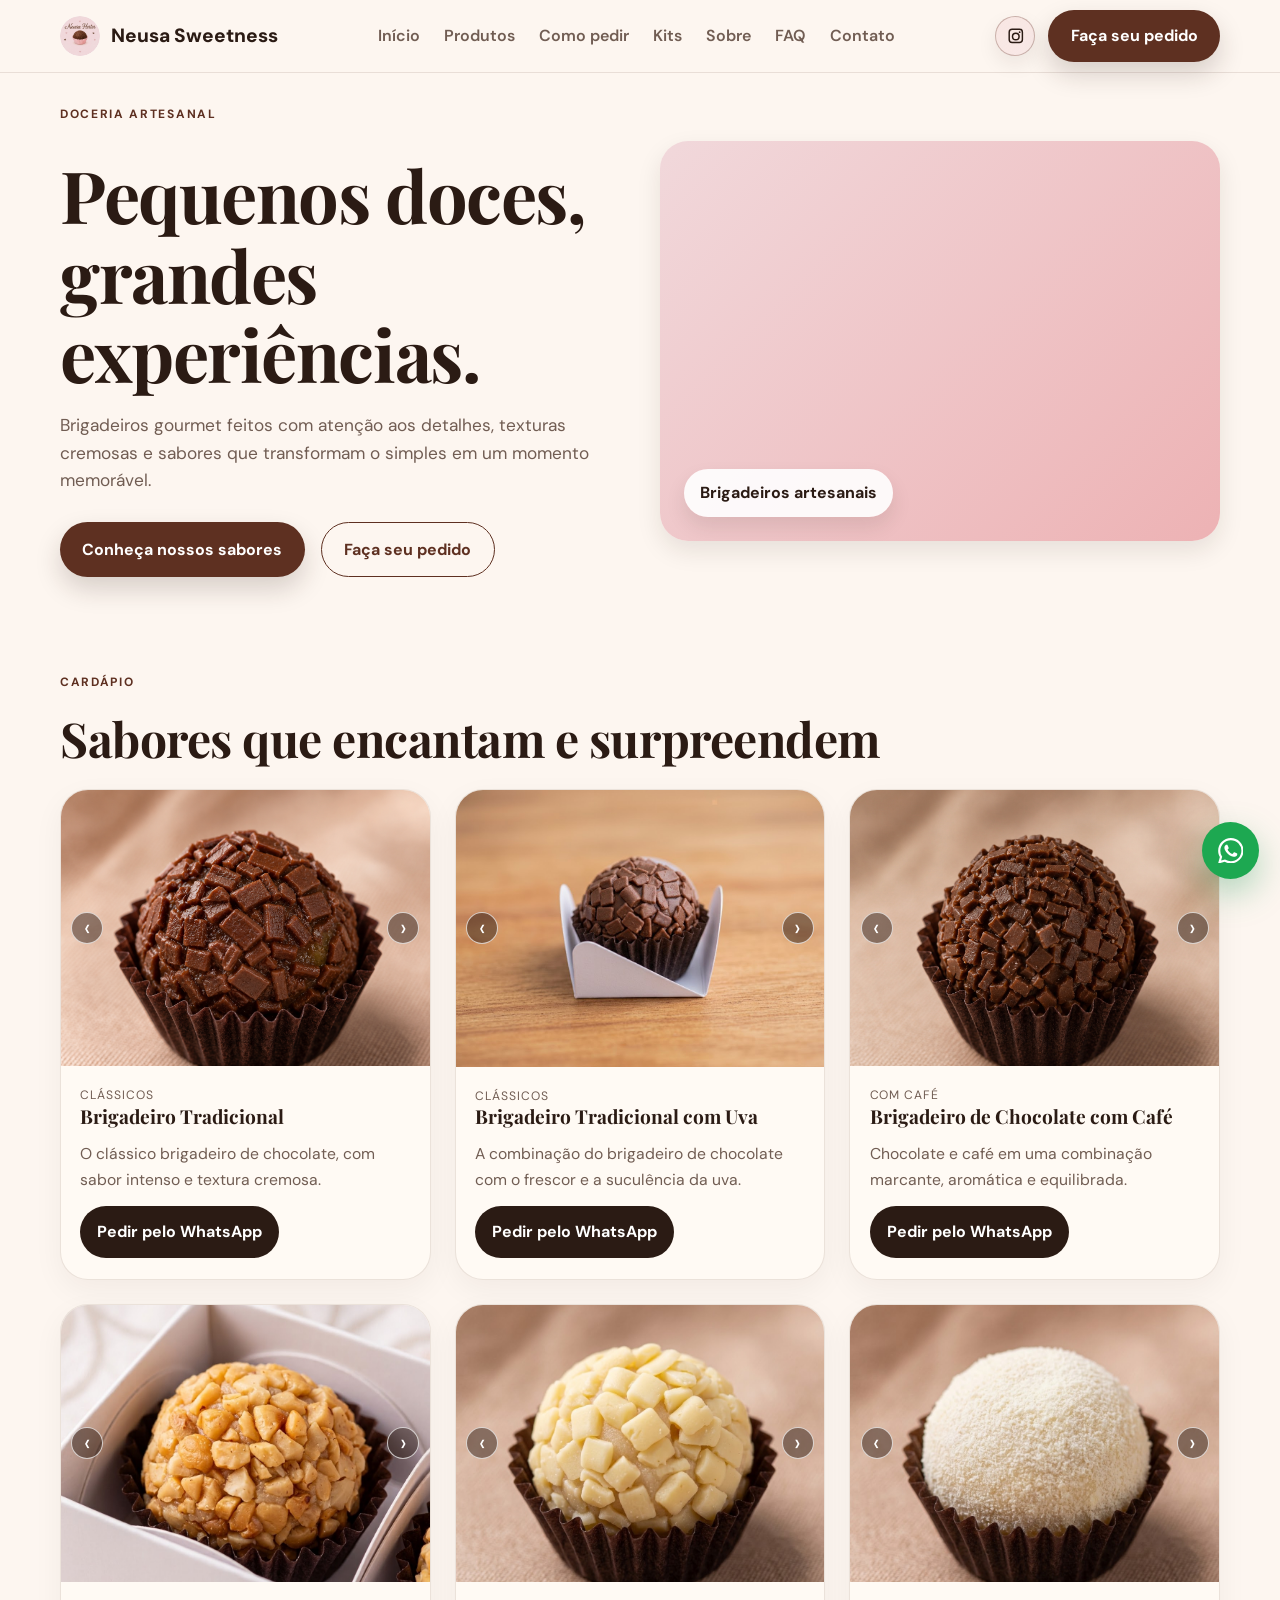
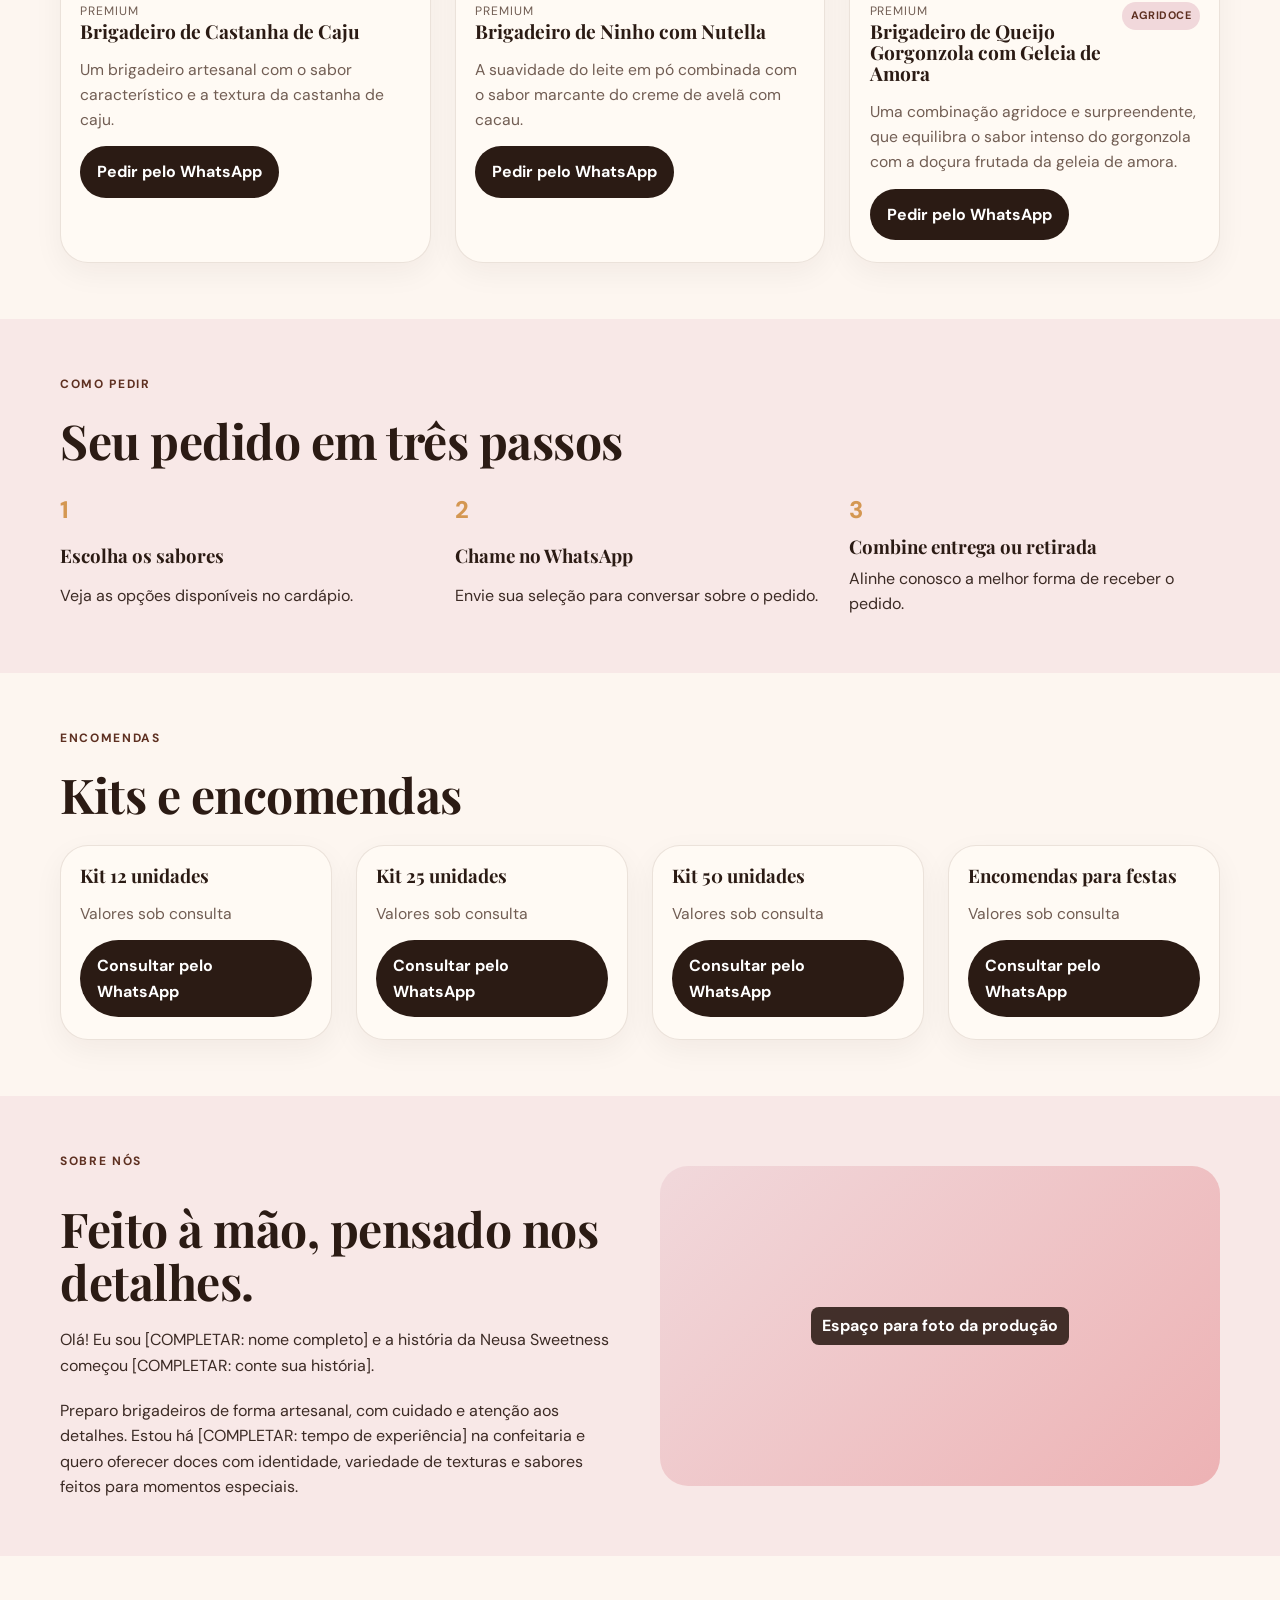
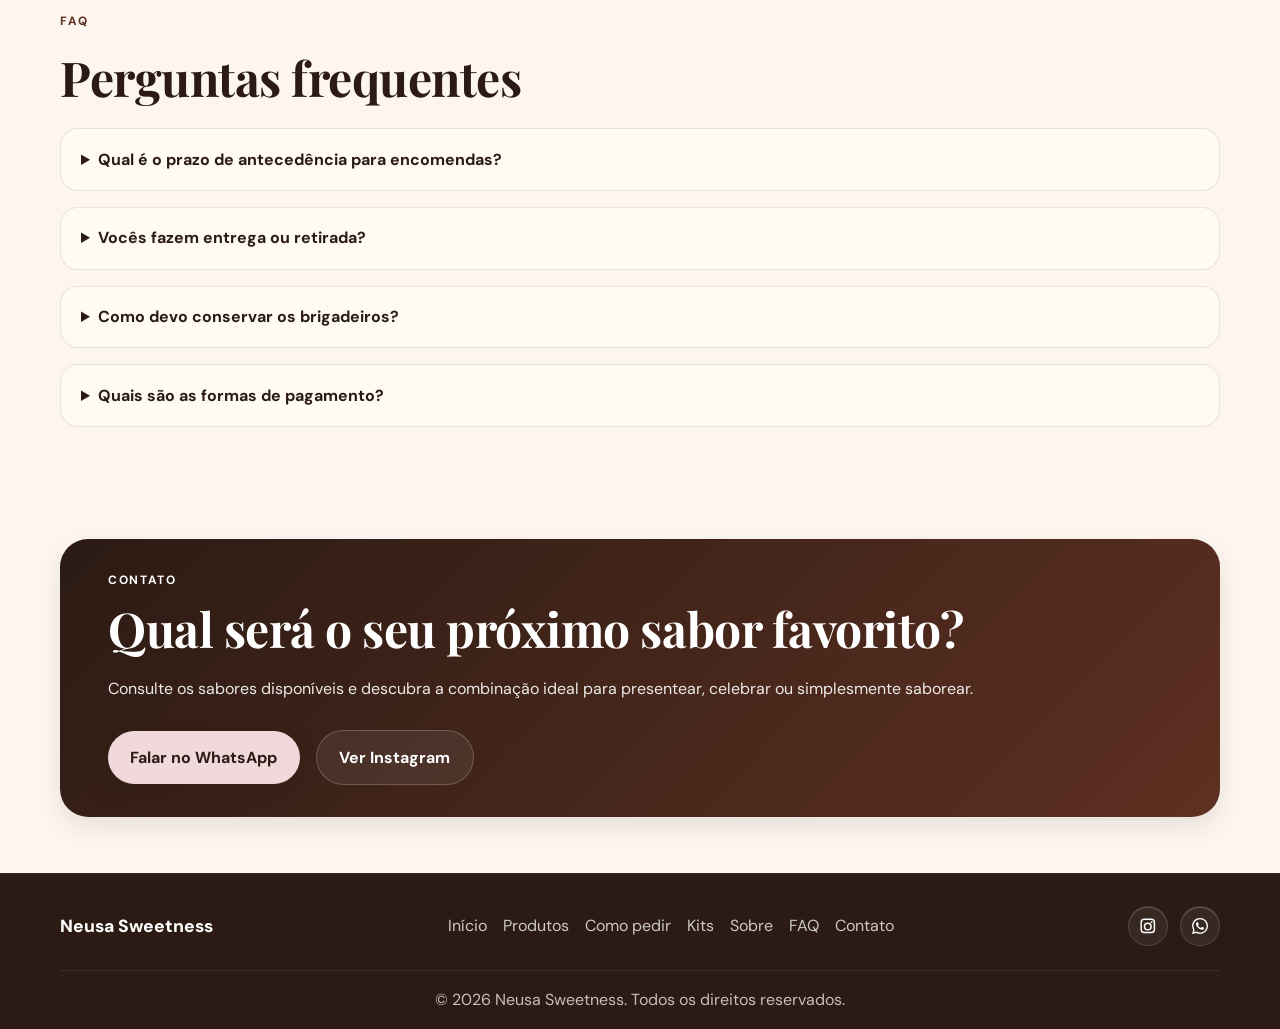
==== index.html @ e2b3b47b "Inserindo mais imagens" ====
<!DOCTYPE html>
<html lang="pt-BR">
  <head>
    <meta charset="UTF-8" />
    <meta name="viewport" content="width=device-width, initial-scale=1.0" />
    <meta
      name="description"
      content="Doceria artesanal com brigadeiros gourmet, sabores exclusivos e atendimento pelo WhatsApp."
    />
    <meta name="theme-color" content="#5e3021" />
    <meta name="color-scheme" content="light" />
    <meta property="og:type" content="website" />
    <meta property="og:title" content="Neusa Sweetness | Brigadeiros Gourmet Artesanais" />
    <meta
      property="og:description"
      content="Doceria artesanal com brigadeiros gourmet, sabores exclusivos e atendimento pelo WhatsApp."
    />
    <!-- TODO: trocar og:image por URL absoluta (https://seudominio.com/Imagens/logo-512.jpg) após publicar o site -->
    <meta property="og:image" content="Imagens/logo.jpg" />
    <meta property="og:locale" content="pt_BR" />
    <title>Neusa Sweetness</title>
    <link rel="icon" href="Imagens/logo.jpg" type="image/jpeg" />
    <link rel="preconnect" href="https://fonts.googleapis.com" />
    <link rel="preconnect" href="https://fonts.gstatic.com" crossorigin />
    <link
      href="https://fonts.googleapis.com/css2?family=DM+Sans:wght@400..800&family=Playfair+Display:wght@700&display=swap"
      rel="stylesheet"
    />
    <link rel="stylesheet" href="style.css" />
  </head>
  <body>
    <svg class="sprite" aria-hidden="true" width="0" height="0">
      <symbol id="i-instagram" viewBox="0 0 24 24">
        <path d="M7 2h10a5 5 0 0 1 5 5v10a5 5 0 0 1-5 5H7a5 5 0 0 1-5-5V7a5 5 0 0 1 5-5zm0 2a3 3 0 0 0-3 3v10a3 3 0 0 0 3 3h10a3 3 0 0 0 3-3V7a3 3 0 0 0-3-3H7zm5 3.5A5.5 5.5 0 1 1 6.5 13 5.5 5.5 0 0 1 12 7.5zm0 2A3.5 3.5 0 1 0 15.5 13 3.5 3.5 0 0 0 12 9.5zm5.25-3.75a1.25 1.25 0 1 1-1.25 1.25 1.25 1.25 0 0 1 1.25-1.25z" />
      </symbol>
      <symbol id="i-whatsapp" viewBox="0 0 24 24">
        <path d="M17.472 14.382c-.297-.149-1.758-.867-2.03-.967-.273-.099-.471-.148-.67.15-.197.297-.767.966-.94 1.164-.173.199-.347.223-.644.075-.297-.15-1.255-.463-2.39-1.475-.883-.788-1.48-1.761-1.653-2.059-.173-.297-.018-.458.13-.606.134-.133.298-.347.446-.52.149-.174.198-.298.298-.497.099-.198.05-.371-.025-.52-.075-.149-.669-1.612-.916-2.207-.242-.579-.487-.5-.669-.51-.173-.008-.371-.01-.57-.01-.198 0-.52.074-.792.372-.272.297-1.04 1.016-1.04 2.479 0 1.462 1.065 2.875 1.213 3.074.149.198 2.096 3.2 5.077 4.487.709.306 1.262.489 1.694.625.712.227 1.36.195 1.871.118.571-.085 1.758-.719 2.006-1.413.248-.694.248-1.289.173-1.413-.074-.124-.272-.198-.57-.347m-5.421 7.403h-.004a9.87 9.87 0 01-5.031-1.378l-.361-.214-3.741.982.998-3.648-.235-.374a9.86 9.86 0 01-1.51-5.26c.001-5.45 4.436-9.884 9.888-9.884 2.64 0 5.122 1.03 6.988 2.898a9.825 9.825 0 012.893 6.994c-.003 5.45-4.437 9.884-9.885 9.884m8.413-18.297A11.815 11.815 0 0012.05 0C5.495 0 .16 5.335.157 11.892c0 2.096.547 4.142 1.588 5.945L.057 24l6.305-1.654a11.882 11.882 0 005.683 1.448h.005c6.554 0 11.89-5.335 11.893-11.893a11.821 11.821 0 00-3.48-8.413Z" />
      </symbol>
    </svg>

    <header class="site-header">
      <div class="container header-inner">
        <a href="#inicio" class="brand" aria-label="Ir para a página inicial">
          <img class="brand-mark" src="Imagens/logo.jpg" alt="" width="40" height="40" />
          <span>Neusa Sweetness</span>
        </a>

        <button class="nav-toggle" type="button" aria-expanded="false" aria-label="Abrir menu">
          <span></span>
          <span></span>
          <span></span>
        </button>

        <nav class="main-nav" aria-label="Menu principal">
          <a href="#inicio" class="nav-link--mobile-hidden">Início</a>
          <a href="#produtos">Produtos</a>
          <a href="#como-pedir">Como pedir</a>
          <a href="#kits">Kits</a>
          <a href="#sobre">Sobre</a>
          <a href="#faq">FAQ</a>
          <a href="#contato">Contato</a>
          <a class="primary-button mobile-nav-button" href="#" data-whatsapp>Faça seu pedido</a>
        </nav>

        <div class="header-actions">
          <a
            class="social-link social-link--header"
            href="https://www.instagram.com/neusasweetness/"
            target="_blank"
            rel="noopener noreferrer"
            aria-label="Instagram da Neusa Sweetness"
          >
            <svg aria-hidden="true"><use href="#i-instagram"></use></svg>
          </a>
          <a class="primary-button header-button" href="#" data-whatsapp>Faça seu pedido</a>
        </div>
      </div>
    </header>

    <main>
      <section id="inicio" class="hero section-spacing">
        <div class="container hero-layout">
          <div class="hero-copy">
            <p class="eyebrow">Doceria artesanal</p>
            <h1>Pequenos doces, grandes experiências.</h1>
            <p class="lead">
              Brigadeiros gourmet feitos com atenção aos detalhes, texturas cremosas e sabores que transformam o simples em um momento memorável.
            </p>
            <div class="hero-actions">
              <a class="primary-button" href="#produtos">Conheça nossos sabores</a>
              <a class="secondary-button" href="#" data-whatsapp>Faça seu pedido</a>
            </div>
          </div>

          <!-- Ao receber uma foto real, substitua este placeholder por <img> com alt descritivo. -->
          <div class="hero-visual" aria-hidden="true">
            <div class="hero-image-card">
              <span class="floating-badge">Brigadeiros artesanais</span>
            </div>
          </div>
        </div>
      </section>

      <section id="produtos" class="products section-spacing">
        <div class="container">
          <div class="section-heading">
            <p class="eyebrow">Cardápio</p>
            <h2>Sabores que encantam e surpreendem</h2>
          </div>

          <div class="product-grid">
            <article class="product-card">
              <div class="product-image">
                <img src="Imagens/Tradicional.png" alt="Brigadeiro Tradicional" width="600" height="450" loading="lazy" decoding="async" />
                <button class="carousel-control carousel-control--previous" type="button" data-carousel-prev aria-label="Imagem anterior: Brigadeiro Tradicional" hidden>&#8249;</button>
                <button class="carousel-control carousel-control--next" type="button" data-carousel-next aria-label="Próxima imagem: Brigadeiro Tradicional" hidden>&#8250;</button>
              </div>
              <div class="product-body">
                <div class="product-header">
                  <div>
                    <p class="product-category">Clássicos</p>
                    <h3 class="product-name">Brigadeiro Tradicional</h3>
                  </div>
                </div>
                <p class="product-description">O clássico brigadeiro de chocolate, com sabor intenso e textura cremosa.</p>
                <div class="product-footer">
                  <a
                    class="product-action"
                    href="#"
                    data-whatsapp
                    data-whatsapp-message="Olá! Gostaria de saber o valor e a disponibilidade do Brigadeiro Tradicional."
                    aria-label="Pedir Brigadeiro Tradicional pelo WhatsApp"
                  >Pedir pelo WhatsApp</a>
                </div>
              </div>
            </article>
            <article class="product-card">
              <div class="product-image">
                <img src="Imagens/uva-1.jpg" alt="Brigadeiro Tradicional com Uva" width="600" height="450" loading="lazy" decoding="async" />
                <img src="Imagens/uva-2.jpg" alt="Brigadeiro Tradicional com Uva" width="600" height="450" loading="lazy" decoding="async" hidden />
                <button class="carousel-control carousel-control--previous" type="button" data-carousel-prev aria-label="Imagem anterior: Brigadeiro Tradicional com Uva">&#8249;</button>
                <button class="carousel-control carousel-control--next" type="button" data-carousel-next aria-label="Próxima imagem: Brigadeiro Tradicional com Uva">&#8250;</button>
              </div>
              <div class="product-body">
                <div class="product-header">
                  <div>
                    <p class="product-category">Clássicos</p>
                    <h3 class="product-name">Brigadeiro Tradicional com Uva</h3>
                  </div>
                </div>
                <p class="product-description">A combinação do brigadeiro de chocolate com o frescor e a suculência da uva.</p>
                <div class="product-footer">
                  <a
                    class="product-action"
                    href="#"
                    data-whatsapp
                    data-whatsapp-message="Olá! Gostaria de saber o valor e a disponibilidade do Brigadeiro Tradicional com Uva."
                    aria-label="Pedir Brigadeiro Tradicional com Uva pelo WhatsApp"
                  >Pedir pelo WhatsApp</a>
                </div>
              </div>
            </article>
            <article class="product-card">
              <div class="product-image">
                <img src="Imagens/cafe.png" alt="Brigadeiro de Chocolate com Café" width="600" height="450" loading="lazy" decoding="async" />
                <button class="carousel-control carousel-control--previous" type="button" data-carousel-prev aria-label="Imagem anterior: Brigadeiro de Chocolate com Café" hidden>&#8249;</button>
                <button class="carousel-control carousel-control--next" type="button" data-carousel-next aria-label="Próxima imagem: Brigadeiro de Chocolate com Café" hidden>&#8250;</button>
              </div>
              <div class="product-body">
                <div class="product-header">
                  <div>
                    <p class="product-category">Com café</p>
                    <h3 class="product-name">Brigadeiro de Chocolate com Café</h3>
                  </div>
                </div>
                <p class="product-description">Chocolate e café em uma combinação marcante, aromática e equilibrada.</p>
                <div class="product-footer">
                  <a
                    class="product-action"
                    href="#"
                    data-whatsapp
                    data-whatsapp-message="Olá! Gostaria de saber o valor e a disponibilidade do Brigadeiro de Chocolate com Café."
                    aria-label="Pedir Brigadeiro de Chocolate com Café pelo WhatsApp"
                  >Pedir pelo WhatsApp</a>
                </div>
              </div>
            </article>
            <article class="product-card">
              <div class="product-image">
                <img src="Imagens/Castanha-de-caju-1.jpg" alt="Brigadeiro de Castanha de Caju" width="600" height="450" loading="lazy" decoding="async" />
                <button class="carousel-control carousel-control--previous" type="button" data-carousel-prev aria-label="Imagem anterior: Brigadeiro de Castanha de Caju" hidden>&#8249;</button>
                <button class="carousel-control carousel-control--next" type="button" data-carousel-next aria-label="Próxima imagem: Brigadeiro de Castanha de Caju" hidden>&#8250;</button>
              </div>
              <div class="product-body">
                <div class="product-header">
                  <div>
                    <p class="product-category">Premium</p>
                    <h3 class="product-name">Brigadeiro de Castanha de Caju</h3>
                  </div>
                </div>
                <p class="product-description">Um brigadeiro artesanal com o sabor característico e a textura da castanha de caju.</p>
                <div class="product-footer">
                  <a
                    class="product-action"
                    href="#"
                    data-whatsapp
                    data-whatsapp-message="Olá! Gostaria de saber o valor e a disponibilidade do Brigadeiro de Castanha de Caju."
                    aria-label="Pedir Brigadeiro de Castanha de Caju pelo WhatsApp"
                  >Pedir pelo WhatsApp</a>
                </div>
              </div>
            </article>
            <article class="product-card">
              <div class="product-image">
                <img src="Imagens/ninho-com-nutella-1.jpg" alt="Brigadeiro de Ninho com Nutella" width="600" height="450" loading="lazy" decoding="async" />
                <img src="Imagens/ninho-com-nutella-2.jpg" alt="Brigadeiro de Ninho com Nutella" width="600" height="450" loading="lazy" decoding="async" hidden />
                <button class="carousel-control carousel-control--previous" type="button" data-carousel-prev aria-label="Imagem anterior: Brigadeiro de Ninho com Nutella">&#8249;</button>
                <button class="carousel-control carousel-control--next" type="button" data-carousel-next aria-label="Próxima imagem: Brigadeiro de Ninho com Nutella">&#8250;</button>
              </div>
              <div class="product-body">
                <div class="product-header">
                  <div>
                    <p class="product-category">Premium</p>
                    <h3 class="product-name">Brigadeiro de Ninho com Nutella</h3>
                  </div>
                </div>
                <p class="product-description">A suavidade do leite em pó combinada com o sabor marcante do creme de avelã com cacau.</p>
                <div class="product-footer">
                  <a
                    class="product-action"
                    href="#"
                    data-whatsapp
                    data-whatsapp-message="Olá! Gostaria de saber o valor e a disponibilidade do Brigadeiro de Ninho com Nutella."
                    aria-label="Pedir Brigadeiro de Ninho com Nutella pelo WhatsApp"
                  >Pedir pelo WhatsApp</a>
                </div>
              </div>
            </article>
            <article class="product-card">
              <div class="product-image">
                <img src="Imagens/gorgonzola-1.jpg" alt="Brigadeiro de Queijo Gorgonzola com Geleia de Amora" width="600" height="450" loading="lazy" decoding="async" />
                <img src="Imagens/gorgonzola-2.jpg" alt="Brigadeiro de Queijo Gorgonzola com Geleia de Amora" width="600" height="450" loading="lazy" decoding="async" hidden />
                <button class="carousel-control carousel-control--previous" type="button" data-carousel-prev aria-label="Imagem anterior: Brigadeiro de Queijo Gorgonzola com Geleia de Amora">&#8249;</button>
                <button class="carousel-control carousel-control--next" type="button" data-carousel-next aria-label="Próxima imagem: Brigadeiro de Queijo Gorgonzola com Geleia de Amora">&#8250;</button>
              </div>
              <div class="product-body">
                <div class="product-header">
                  <div>
                    <p class="product-category">Premium</p>
                    <h3 class="product-name">Brigadeiro de Queijo Gorgonzola com Geleia de Amora</h3>
                  </div>
                  <span class="chip">Agridoce</span>
                </div>
                <p class="product-description">Uma combinação agridoce e surpreendente, que equilibra o sabor intenso do gorgonzola com a doçura frutada da geleia de amora.</p>
                <div class="product-footer">
                  <a
                    class="product-action"
                    href="#"
                    data-whatsapp
                    data-whatsapp-message="Olá! Gostaria de saber o valor e a disponibilidade do Brigadeiro de Queijo Gorgonzola com Geleia de Amora."
                    aria-label="Pedir Brigadeiro de Queijo Gorgonzola com Geleia de Amora pelo WhatsApp"
                  >Pedir pelo WhatsApp</a>
                </div>
              </div>
            </article>
          </div>
        </div>
      </section>

      <section id="como-pedir" class="section-spacing section-tint">
        <div class="container">
          <div class="section-heading">
            <p class="eyebrow">Como pedir</p>
            <h2>Seu pedido em três passos</h2>
          </div>

          <ol class="steps">
            <li>
              <span class="step-number">1</span>
              <h3>Escolha os sabores</h3>
              <p>Veja as opções disponíveis no cardápio.</p>
            </li>
            <li>
              <span class="step-number">2</span>
              <h3>Chame no WhatsApp</h3>
              <p>Envie sua seleção para conversar sobre o pedido.</p>
            </li>
            <li>
              <span class="step-number">3</span>
              <h3>Combine entrega ou retirada</h3>
              <p>Alinhe conosco a melhor forma de receber o pedido.</p>
            </li>
          </ol>
        </div>
      </section>

      <section id="kits" class="section-spacing">
        <div class="container">
          <div class="section-heading">
            <p class="eyebrow">Encomendas</p>
            <h2>Kits e encomendas</h2>
          </div>

          <div class="kits-grid">
            <article class="product-card">
              <div class="product-body">
                <h3>Kit 12 unidades</h3>
                <p class="product-description">Valores sob consulta</p>
                <a
                  class="product-action"
                  href="#"
                  data-whatsapp
                  data-whatsapp-message="Olá! Gostaria de consultar o Kit com 12 unidades da Neusa Sweetness."
                >Consultar pelo WhatsApp</a>
              </div>
            </article>
            <article class="product-card">
              <div class="product-body">
                <h3>Kit 25 unidades</h3>
                <p class="product-description">Valores sob consulta</p>
                <a
                  class="product-action"
                  href="#"
                  data-whatsapp
                  data-whatsapp-message="Olá! Gostaria de consultar o Kit com 25 unidades da Neusa Sweetness."
                >Consultar pelo WhatsApp</a>
              </div>
            </article>
            <article class="product-card">
              <div class="product-body">
                <h3>Kit 50 unidades</h3>
                <p class="product-description">Valores sob consulta</p>
                <a
                  class="product-action"
                  href="#"
                  data-whatsapp
                  data-whatsapp-message="Olá! Gostaria de consultar o Kit com 50 unidades da Neusa Sweetness."
                >Consultar pelo WhatsApp</a>
              </div>
            </article>
            <article class="product-card">
              <div class="product-body">
                <h3>Encomendas para festas</h3>
                <p class="product-description">Valores sob consulta</p>
                <a
                  class="product-action"
                  href="#"
                  data-whatsapp
                  data-whatsapp-message="Olá! Gostaria de conversar sobre uma encomenda para festa com a Neusa Sweetness."
                >Consultar pelo WhatsApp</a>
              </div>
            </article>
          </div>
        </div>
      </section>

      <section id="sobre" class="about section-spacing section-tint">
        <div class="container about-layout">
          <div class="about-copy">
            <p class="eyebrow">Sobre nós</p>
            <h2>Feito à mão, pensado nos detalhes.</h2>
            <p>
              Olá! Eu sou [COMPLETAR: nome completo] e a história da Neusa Sweetness começou
              [COMPLETAR: conte sua história].
            </p>
            <p>
              Preparo brigadeiros de forma artesanal, com cuidado e atenção aos detalhes.
              Estou há [COMPLETAR: tempo de experiência] na confeitaria e quero oferecer
              doces com identidade, variedade de texturas e sabores feitos para momentos especiais.
            </p>
          </div>

          <!-- Ao receber uma foto real, substitua este placeholder por <img> com alt descritivo. -->
          <div class="about-visual" aria-hidden="true">
            <div class="photo-placeholder">
              <span>Espaço para foto da produção</span>
            </div>
          </div>
        </div>
      </section>

      <section id="faq" class="section-spacing">
        <div class="container">
          <div class="section-heading">
            <p class="eyebrow">FAQ</p>
            <h2>Perguntas frequentes</h2>
          </div>

          <div class="faq-list">
            <details class="faq-item">
              <summary>Qual é o prazo de antecedência para encomendas?</summary>
              <p>[COMPLETAR]</p>
            </details>
            <details class="faq-item">
              <summary>Vocês fazem entrega ou retirada?</summary>
              <p>[COMPLETAR]</p>
            </details>
            <details class="faq-item">
              <summary>Como devo conservar os brigadeiros?</summary>
              <p>[COMPLETAR]</p>
            </details>
            <details class="faq-item">
              <summary>Quais são as formas de pagamento?</summary>
              <p>[COMPLETAR]</p>
            </details>
          </div>
        </div>
      </section>

      <section id="contato" class="contact section-spacing">
        <div class="container contact-panel">
          <div>
            <p class="eyebrow">Contato</p>
            <h2>Qual será o seu próximo sabor favorito?</h2>
          </div>

          <p>
            Consulte os sabores disponíveis e descubra a combinação ideal para presentear, celebrar ou simplesmente saborear.
          </p>

          <div class="contact-actions">
            <a class="primary-button" href="#" data-whatsapp>Falar no WhatsApp</a>
            <a
              class="secondary-button"
              href="https://www.instagram.com/neusasweetness/"
              target="_blank"
              rel="noopener noreferrer"
            >
              Ver Instagram
            </a>
          </div>
        </div>
      </section>
    </main>

    <footer class="site-footer">
      <div class="container footer-layout">
        <div>
          <a href="#inicio" class="brand brand--footer">Neusa Sweetness</a>
        </div>

        <nav class="footer-nav" aria-label="Navegação do rodapé">
          <a href="#inicio">Início</a>
          <a href="#produtos">Produtos</a>
          <a href="#como-pedir">Como pedir</a>
          <a href="#kits">Kits</a>
          <a href="#sobre">Sobre</a>
          <a href="#faq">FAQ</a>
          <a href="#contato">Contato</a>
        </nav>

        <div class="footer-socials">
          <a
            class="social-link"
            href="https://www.instagram.com/neusasweetness/"
            target="_blank"
            rel="noopener noreferrer"
            aria-label="Instagram"
          >
            <svg aria-hidden="true"><use href="#i-instagram"></use></svg>
          </a>
          <a
            class="social-link"
            href="#"
            data-whatsapp
            aria-label="Falar no WhatsApp"
          >
            <svg class="icon-whatsapp" aria-hidden="true"><use href="#i-whatsapp"></use></svg>
          </a>
        </div>
      </div>

      <div class="container footer-bottom">
        <p>© <span id="current-year"></span> Neusa Sweetness. Todos os direitos reservados.</p>
      </div>
    </footer>

    <a
      id="floating-whatsapp"
      class="floating-whatsapp"
      href="#"
      data-whatsapp
      aria-label="Falar no WhatsApp"
      title="Abrir WhatsApp"
    >
      <svg aria-hidden="true"><use href="#i-whatsapp"></use></svg>
    </a>

    <script src="script.js"></script>
  </body>
</html>
---- style.css ----
:root {
  --bg-cream: #fdf6f0;
  --rose-100: #f1d8db;
  --rose-300: #edb2b4;
  --chocolate-700: #5e3021;
  --chocolate-900: #2b1b14;
  --caramel: #d49752;
  --text: #3b2a24;
  --muted: #715d53;
  --panel: #fffaf4;
  --border: rgba(94, 48, 33, 0.12);
  --shadow: 0 10px 24px rgba(43, 27, 20, 0.10);
  --radius-lg: 28px;
  --radius-md: 18px;
  --section-y: clamp(2.5rem, 5vw, 3.5rem);
  --container: min(1160px, calc(100% - 2rem));
}

* {
  box-sizing: border-box;
}

.sprite {
  position: absolute;
  width: 0;
  height: 0;
  overflow: hidden;
}

html {
  scroll-behavior: smooth;
}

section[id] {
  scroll-margin-top: 90px;
}

body {
  margin: 0;
  font-family: "DM Sans", system-ui, sans-serif;
  background: var(--bg-cream);
  color: var(--text);
  line-height: 1.6;
}

a {
  color: inherit;
  text-decoration: none;
}

img {
  max-width: 100%;
  display: block;
}

button {
  font: inherit;
}

.container {
  width: var(--container);
  margin: 0 auto;
}

.section-spacing {
  padding: var(--section-y) 0;
}

.section-tint {
  background: rgba(241, 216, 219, 0.45);
}

.eyebrow {
  margin: 0 0 0.75rem;
  color: var(--chocolate-700);
  text-transform: uppercase;
  letter-spacing: 0.14em;
  font-weight: 700;
  font-size: 0.75rem;
}

h1,
h2,
h3 {
  margin: 0;
  color: var(--chocolate-900);
  line-height: 1.1;
  font-family: "Playfair Display", Georgia, serif;
}

h1 {
  font-size: clamp(2.4rem, 6vw, 4.5rem);
  letter-spacing: -0.02em;
}

h2 {
  font-size: clamp(2rem, 4vw, 3rem);
  letter-spacing: -0.01em;
}

p {
  margin: 0;
}

.primary-button,
.secondary-button,
.product-action {
  display: inline-flex;
  align-items: center;
  justify-content: center;
  min-height: 46px;
  padding: 0.85rem 1.4rem;
  border-radius: 999px;
  font-weight: 700;
  transition: transform 0.2s ease, box-shadow 0.2s ease, background 0.2s ease;
}

.primary-button {
  background: var(--chocolate-700);
  color: #fff;
  box-shadow: 0 12px 26px rgba(43, 27, 20, 0.18);
}

.secondary-button {
  background: transparent;
  border: 1px solid var(--chocolate-700);
  color: var(--chocolate-700);
}

.primary-button:hover,
.secondary-button:hover,
.product-card:hover,
.social-link:hover,
.floating-whatsapp:hover {
  transform: translateY(-2px);
}

.primary-button:hover {
  background: var(--chocolate-900);
}

.secondary-button:hover {
  border-color: var(--caramel);
}

.site-header {
  position: sticky;
  top: 0;
  z-index: 30;
  background: var(--bg-cream);
  border-bottom: 1px solid var(--border);
}

.header-inner {
  display: flex;
  align-items: center;
  justify-content: space-between;
  min-height: 72px;
  gap: 1rem;
}

.brand {
  display: inline-flex;
  align-items: center;
  gap: 0.7rem;
  font-size: 1.2rem;
  font-weight: 800;
  color: var(--chocolate-900);
}

.brand,
.main-nav a,
.header-button {
  white-space: nowrap;
}

.brand-mark {
  width: 40px;
  height: 40px;
  border-radius: 50%;
  object-fit: cover;
}

.main-nav,
.header-actions,
.footer-nav,
.footer-socials,
.contact-actions {
  display: flex;
  align-items: center;
}

.main-nav {
  gap: 1.5rem;
  color: var(--muted);
  font-weight: 600;
}

.mobile-nav-button {
  display: none;
}

.main-nav a {
  position: relative;
}

.main-nav a::after {
  content: "";
  position: absolute;
  left: 0;
  bottom: -0.35rem;
  width: 100%;
  height: 2px;
  background: var(--chocolate-700);
  transform: scaleX(0);
  transform-origin: center;
  transition: transform 0.2s ease;
}

.main-nav a:hover::after,
.main-nav a:focus-visible::after {
  transform: scaleX(1);
}

.header-actions {
  gap: 0.8rem;
}

.header-button {
  white-space: nowrap;
}

.nav-toggle {
  display: none;
  flex-direction: column;
  justify-content: center;
  gap: 0.28rem;
  width: 44px;
  height: 44px;
  padding: 0.5rem;
  border: 1px solid var(--border);
  border-radius: 12px;
  background: rgba(255, 255, 255, 0.4);
  cursor: pointer;
}

.nav-toggle span {
  display: block;
  width: 100%;
  height: 2px;
  background: var(--chocolate-900);
  border-radius: 2px;
}

.hero {
  padding-top: 2rem;
  padding-bottom: 2.5rem;
}

.hero-layout,
.about-layout {
  display: grid;
  grid-template-columns: repeat(2, minmax(0, 1fr));
  align-items: center;
  gap: 2.5rem;
}

.hero-copy,
.about-copy {
  display: grid;
  gap: 1.2rem;
}

.lead {
  max-width: 38rem;
  color: var(--muted);
  font-size: 1.08rem;
}

.hero-actions,
.contact-actions {
  display: flex;
  flex-wrap: wrap;
  gap: 1rem;
  margin-top: 0.5rem;
}

.hero-image-card,
.photo-placeholder,
.product-image-placeholder {
  position: relative;
  width: 100%;
  height: 100%;
  border-radius: var(--radius-lg);
  background: linear-gradient(135deg, var(--rose-100), var(--rose-300));
  overflow: hidden;
}

.hero-image-card {
  display: grid;
  place-items: end start;
  padding: 1.5rem;
  min-height: 400px;
  box-shadow: var(--shadow);
}

.floating-badge {
  position: relative;
  z-index: 2;
  display: inline-flex;
  align-items: center;
  padding: 0.7rem 1rem;
  border-radius: 999px;
  background: rgba(255, 255, 255, 0.9);
  color: var(--chocolate-900);
  font-weight: 700;
  box-shadow: 0 10px 20px rgba(43, 27, 20, 0.1);
}

.section-heading {
  display: grid;
  gap: 0.5rem;
  margin-bottom: 1.5rem;
}

.product-grid {
  display: grid;
  grid-template-columns: repeat(3, minmax(0, 1fr));
  gap: 1.5rem;
}

.steps {
  display: grid;
  grid-template-columns: repeat(3, minmax(0, 1fr));
  gap: 1.5rem;
  list-style: none;
  margin: 0;
  padding: 0;
}

.steps li {
  display: grid;
  gap: 0.5rem;
}

.kits-grid {
  display: grid;
  grid-template-columns: repeat(4, minmax(0, 1fr));
  gap: 1.5rem;
}

.product-card {
  display: flex;
  flex-direction: column;
  height: 100%;
  background: var(--panel);
  border: 1px solid var(--border);
  border-radius: var(--radius-lg);
  box-shadow: 0 10px 30px rgba(43, 27, 20, 0.05);
  overflow: hidden;
  transition: transform 0.2s ease, box-shadow 0.2s ease;
}

.product-card:hover {
  box-shadow: 0 16px 38px rgba(43, 27, 20, 0.12);
}

.product-image {
  position: relative;
  aspect-ratio: 4 / 3;
  overflow: hidden;
}

.product-image > img {
  position: absolute;
  inset: 0;
  width: 100%;
  height: 100%;
  object-fit: cover;
}

.product-image > img[hidden] {
  display: none;
}

.product-image-placeholder {
  position: absolute;
  inset: 0;
  aspect-ratio: 4 / 3;
}

.carousel-control {
  position: absolute;
  top: 50%;
  z-index: 1;
  display: grid;
  place-items: center;
  width: 2rem;
  height: 2rem;
  padding: 0;
  border: 1px solid rgba(255, 255, 255, 0.7);
  border-radius: 50%;
  background: rgba(43, 27, 20, 0.48);
  color: #fff;
  font-size: 1.5rem;
  line-height: 1;
  cursor: pointer;
  transform: translateY(-50%);
  transition: background 0.2s ease, opacity 0.2s ease;
}

.carousel-control:hover {
  background: rgba(43, 27, 20, 0.78);
}

.carousel-control--previous {
  left: 0.65rem;
}

.carousel-control--next {
  right: 0.65rem;
}

.carousel-control:focus-visible {
  outline-color: #fff;
}

.product-body {
  display: grid;
  flex: 1;
  align-content: start;
  gap: 0.9rem;
  padding: 1.25rem 1.2rem 1.35rem;
}

.kits-grid .product-body {
  display: flex;
  flex-direction: column;
}

.kits-grid .product-action {
  margin-top: auto;
}

.step-number {
  color: var(--caramel);
  font-size: 1.5rem;
  font-weight: 800;
}

.product-header {
  display: flex;
  align-items: start;
  justify-content: space-between;
  gap: 0.8rem;
}

.product-name {
  font-size: 1.2rem;
}

.product-category {
  color: var(--muted);
  font-size: 0.76rem;
  text-transform: uppercase;
  letter-spacing: 0.08em;
}

.product-description {
  color: var(--muted);
  font-size: 0.98rem;
}

.product-footer {
  display: flex;
  align-items: center;
  justify-content: space-between;
  gap: 0.8rem;
  margin-top: auto;
}

.product-action {
  min-height: 42px;
  padding: 0.75rem 1rem;
  border: 1px solid transparent;
  background: var(--chocolate-900);
  color: #fff;
}

.chip {
  display: inline-flex;
  align-items: center;
  justify-content: center;
  padding: 0.35rem 0.55rem;
  border-radius: 999px;
  background: var(--rose-100);
  color: var(--chocolate-700);
  font-size: 0.68rem;
  font-weight: 700;
  letter-spacing: 0.04em;
  text-transform: uppercase;
}

.photo-placeholder {
  display: grid;
  place-items: center;
  color: #fff;
  font-weight: 700;
  text-align: center;
  padding: 1.5rem;
  min-height: 320px;
}

.photo-placeholder > span {
  position: relative;
  z-index: 1;
  padding: 0.4rem 0.7rem;
  border-radius: 0.5rem;
  background: rgba(43, 27, 20, 0.88);
  color: #fff;
}

.faq-list {
  display: grid;
  gap: 1rem;
}

.faq-item {
  padding: 1.1rem 1.25rem;
  background: var(--panel);
  border: 1px solid var(--border);
  border-radius: var(--radius-md);
}

.faq-item summary {
  color: var(--chocolate-900);
  font-weight: 700;
  cursor: pointer;
}

.faq-item p {
  margin-top: 0.75rem;
  color: var(--muted);
}

.contact-panel {
  display: grid;
  gap: 1.3rem;
  padding: 2rem clamp(1.2rem, 4vw, 3rem);
  background: linear-gradient(135deg, var(--chocolate-900), var(--chocolate-700));
  border-radius: var(--radius-lg);
  color: rgba(255, 255, 255, 0.9);
  box-shadow: var(--shadow);
}

.contact-panel h2,
.contact-panel .eyebrow {
  color: #fff;
}

.contact-panel .primary-button {
  background: var(--rose-100);
  color: var(--chocolate-900);
}

.contact-panel .secondary-button {
  background: rgba(255, 255, 255, 0.07);
  border-color: rgba(255, 255, 255, 0.2);
  color: #fff;
}

.site-footer {
  padding: 2rem 0 1rem;
  border-top: 1px solid rgba(255, 255, 255, 0.08);
  background: var(--chocolate-900);
  color: #f7efe7;
}

.footer-layout {
  display: flex;
  align-items: center;
  justify-content: space-between;
  gap: 1rem;
  flex-wrap: wrap;
}

.brand--footer {
  font-size: 1.1rem;
  color: #fff;
}

.footer-nav {
  gap: 1rem;
  flex-wrap: wrap;
  color: rgba(255, 255, 255, 0.76);
}

.footer-socials {
  gap: 0.75rem;
}

.social-link {
  display: inline-flex;
  align-items: center;
  justify-content: center;
  width: 2.5rem;
  height: 2.5rem;
  border-radius: 50%;
  background: rgba(255, 255, 255, 0.06);
  border: 1px solid rgba(255, 255, 255, 0.12);
  color: #fff;
  box-shadow: inset 0 1px 0 rgba(255,255,255,0.18);
}

.social-link--header {
  background: linear-gradient(135deg, rgba(237, 178, 180, 0.22), rgba(241, 216, 219, 0.45));
  border: 1px solid rgba(94, 48, 33, 0.3);
  color: var(--chocolate-900);
  box-shadow: 0 8px 20px rgba(43, 27, 20, 0.08);
}

.social-link svg,
.floating-whatsapp svg {
  width: 1.1rem;
  height: 1.1rem;
  fill: currentColor;
}

.social-link .icon-whatsapp {
  width: 1rem;
  height: 1rem;
}

.footer-bottom {
  margin-top: 1.5rem;
  padding-top: 1rem;
  border-top: 1px solid rgba(255, 255, 255, 0.08);
  text-align: center;
  color: rgba(255, 255, 255, 0.72);
}

.floating-whatsapp {
  position: fixed;
  right: 1.3rem;
  bottom: 1.3rem;
  z-index: 50;
  display: inline-flex;
  align-items: center;
  justify-content: center;
  width: 3.6rem;
  height: 3.6rem;
  border-radius: 50%;
  background: #1da851;
  color: #fff;
  box-shadow: 0 14px 34px rgba(33, 151, 88, 0.35);
}

.floating-whatsapp svg {
  width: 1.6rem;
  height: 1.6rem;
}

:focus-visible {
  outline: 3px solid var(--chocolate-700);
  outline-offset: 3px;
}

@media (max-width: 960px) {
  .product-grid {
    grid-template-columns: repeat(2, minmax(0, 1fr));
  }

  .main-nav {
    gap: 1rem;
  }

}

@media (max-width: 1100px) {
  .kits-grid {
    grid-template-columns: repeat(2, minmax(0, 1fr));
  }

  .nav-toggle {
    display: flex;
  }

  .main-nav {
    position: absolute;
    top: calc(100% + 0.4rem);
    left: 1rem;
    right: 1rem;
    display: none;
    flex-direction: column;
    align-items: flex-start;
    padding: 1rem;
    background: var(--panel);
    border: 1px solid var(--border);
    border-radius: var(--radius-md);
    box-shadow: var(--shadow);
  }

  .main-nav.is-open {
    display: flex;
  }

  .nav-link--mobile-hidden {
    display: none;
  }

  .mobile-nav-button {
    display: inline-flex;
    width: 100%;
  }

  .header-actions {
    display: none;
  }
}

@media (max-width: 760px) {
  .hero-layout,
  .about-layout,
  .product-grid {
    grid-template-columns: 1fr;
  }

  .steps {
    grid-template-columns: 1fr;
  }

  .hero-copy,
  .about-copy {
    gap: 1rem;
  }

  .hero-image-card,
  .photo-placeholder {
    min-height: 240px;
  }

  .footer-layout {
    justify-content: center;
  }
}

@media (max-width: 520px) {
  .kits-grid {
    grid-template-columns: 1fr;
  }

  .hero-actions,
  .contact-actions {
    flex-direction: column;
    align-items: stretch;
  }

  .primary-button,
  .secondary-button,
  .product-action {
    width: 100%;
  }

  .product-footer {
    flex-direction: column;
    align-items: flex-start;
  }
}

@media (prefers-reduced-motion: reduce) {
  html {
    scroll-behavior: auto;
  }

  *, *::before, *::after {
    animation-duration: 0.01ms !important;
    animation-iteration-count: 1 !important;
    transition-duration: 0.01ms !important;
  }
}
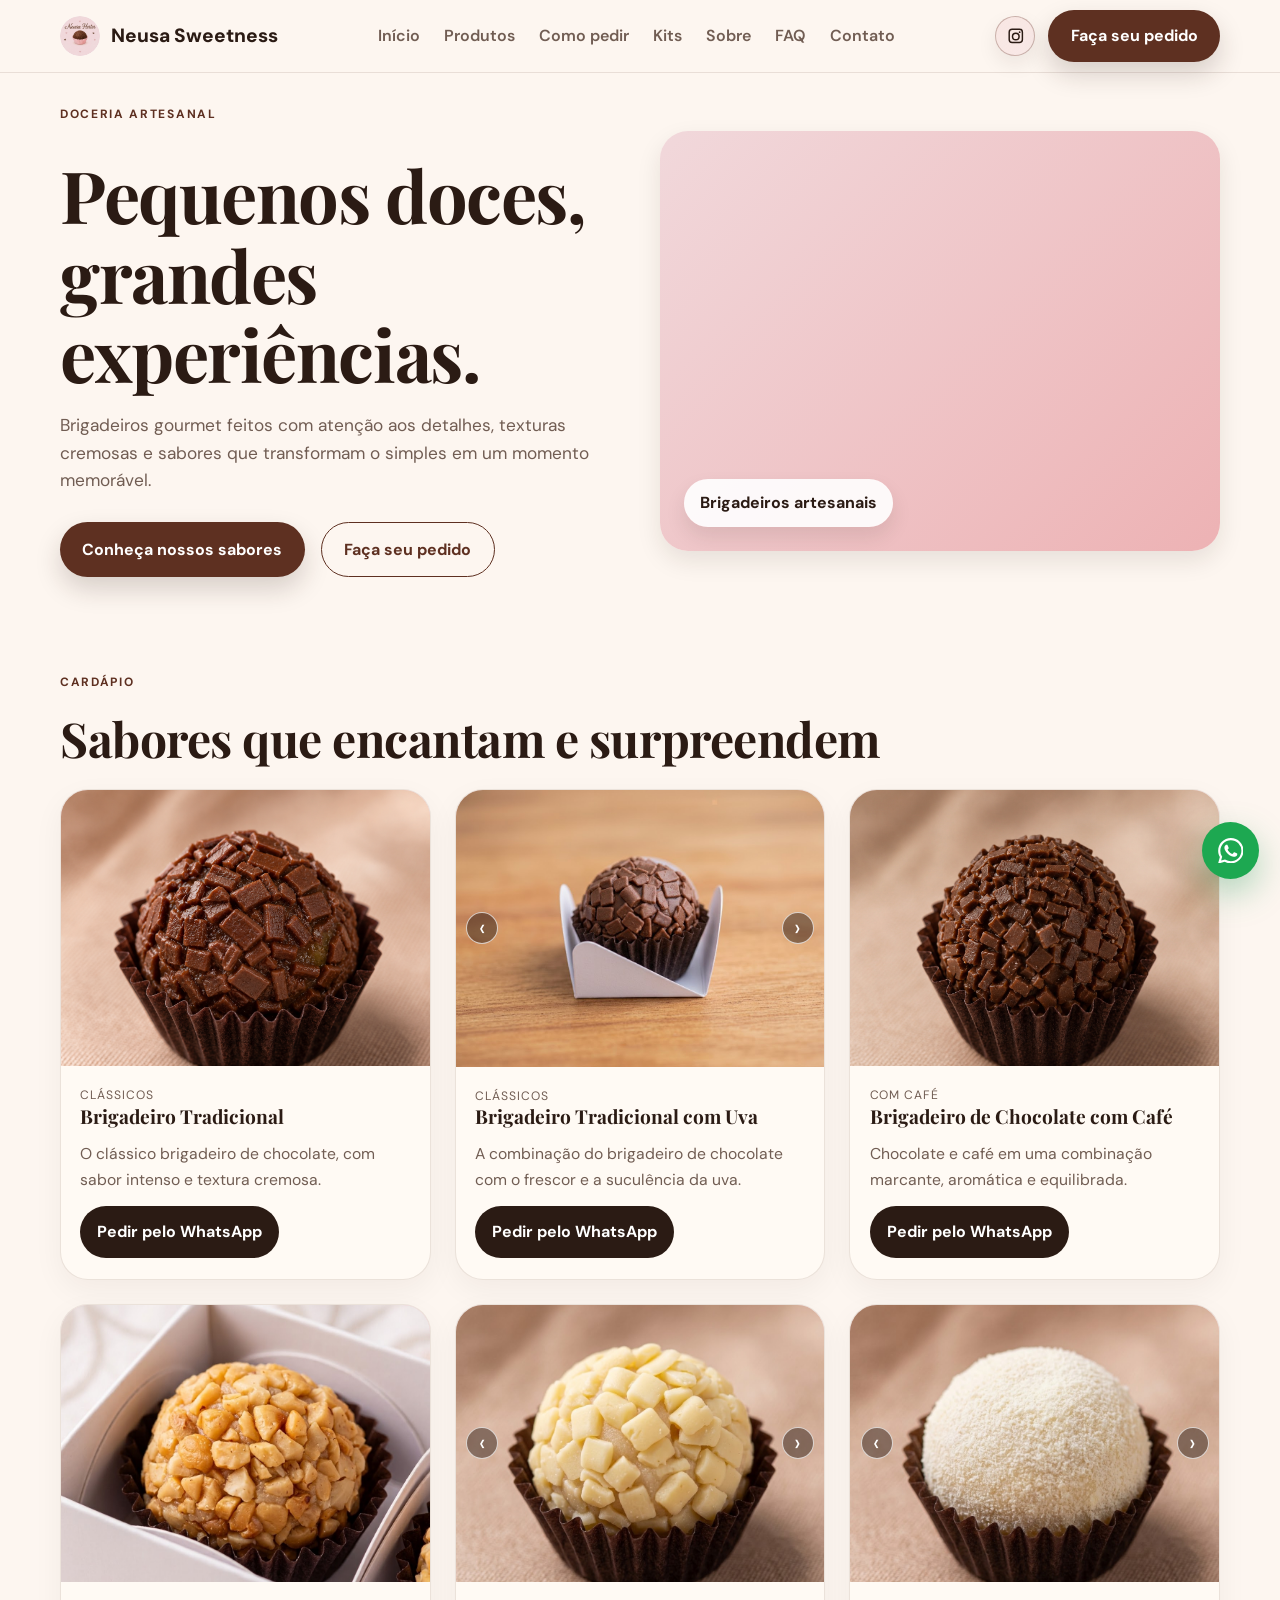
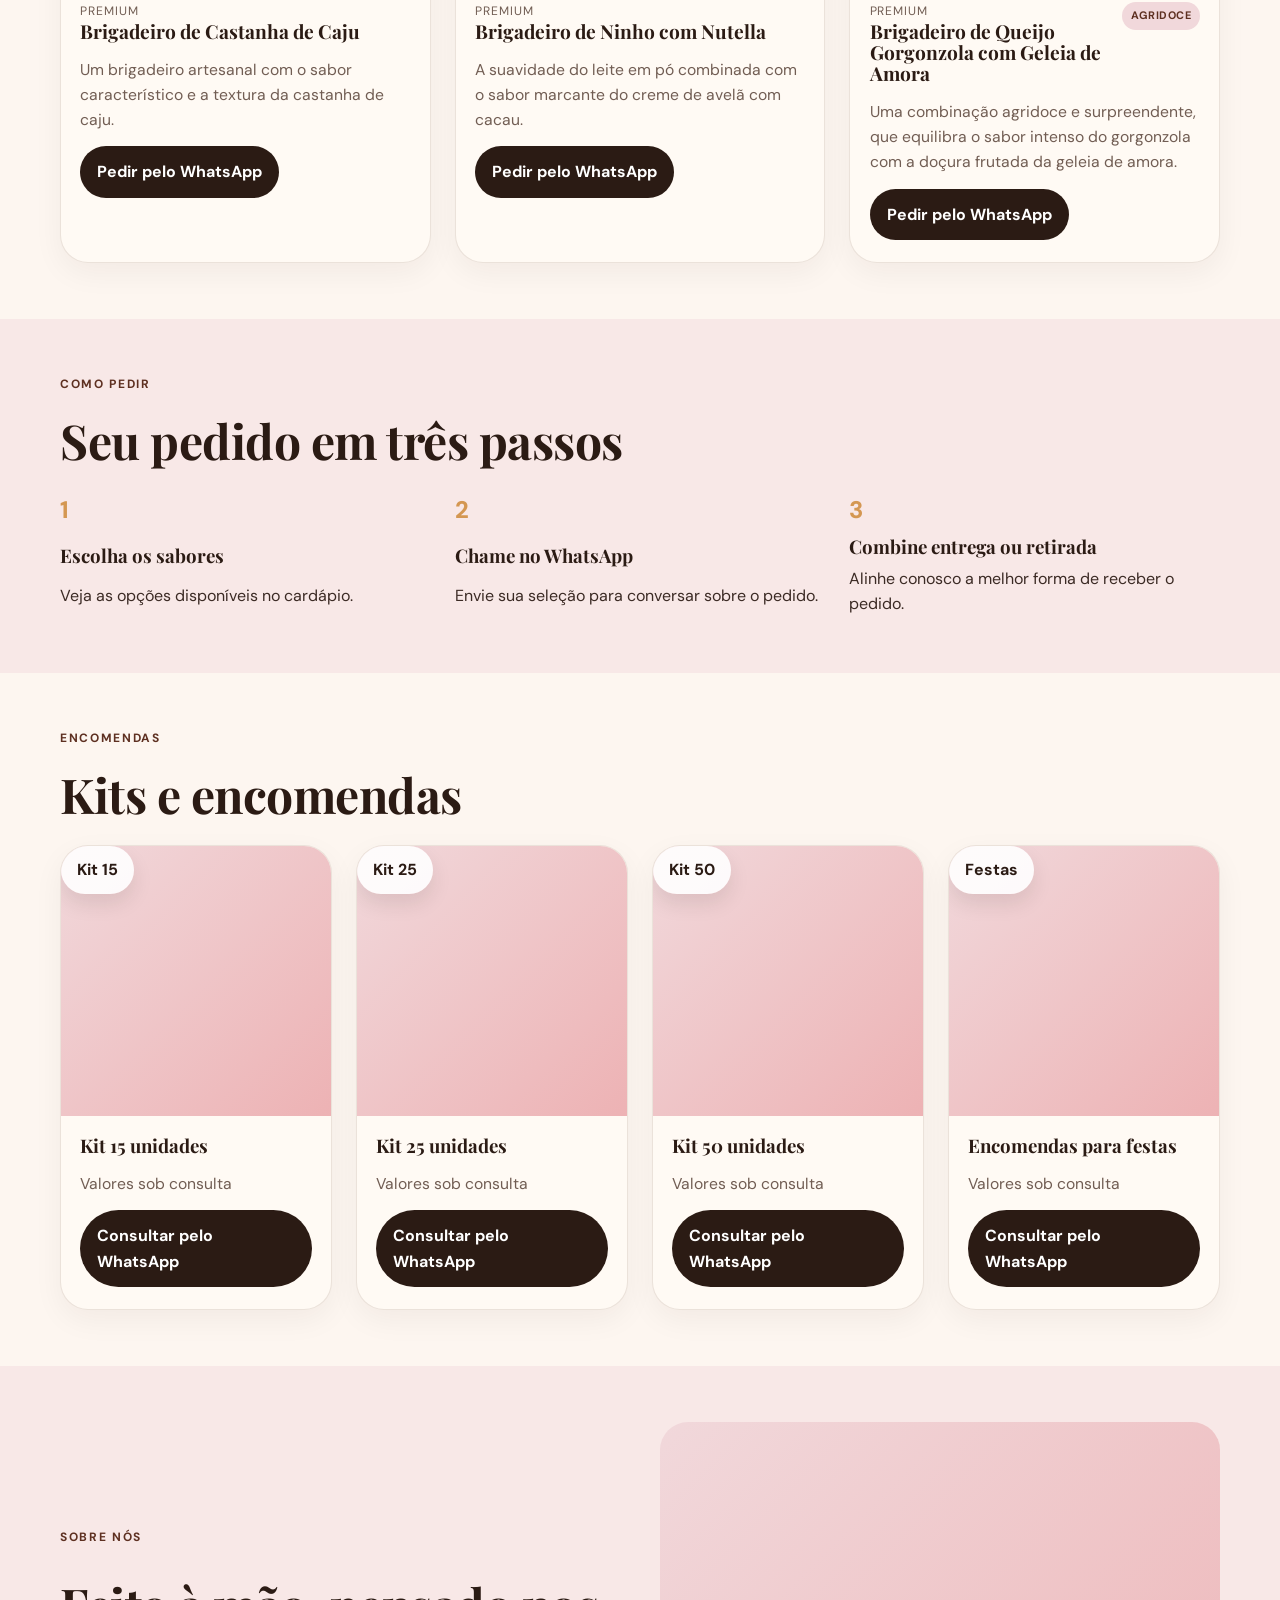
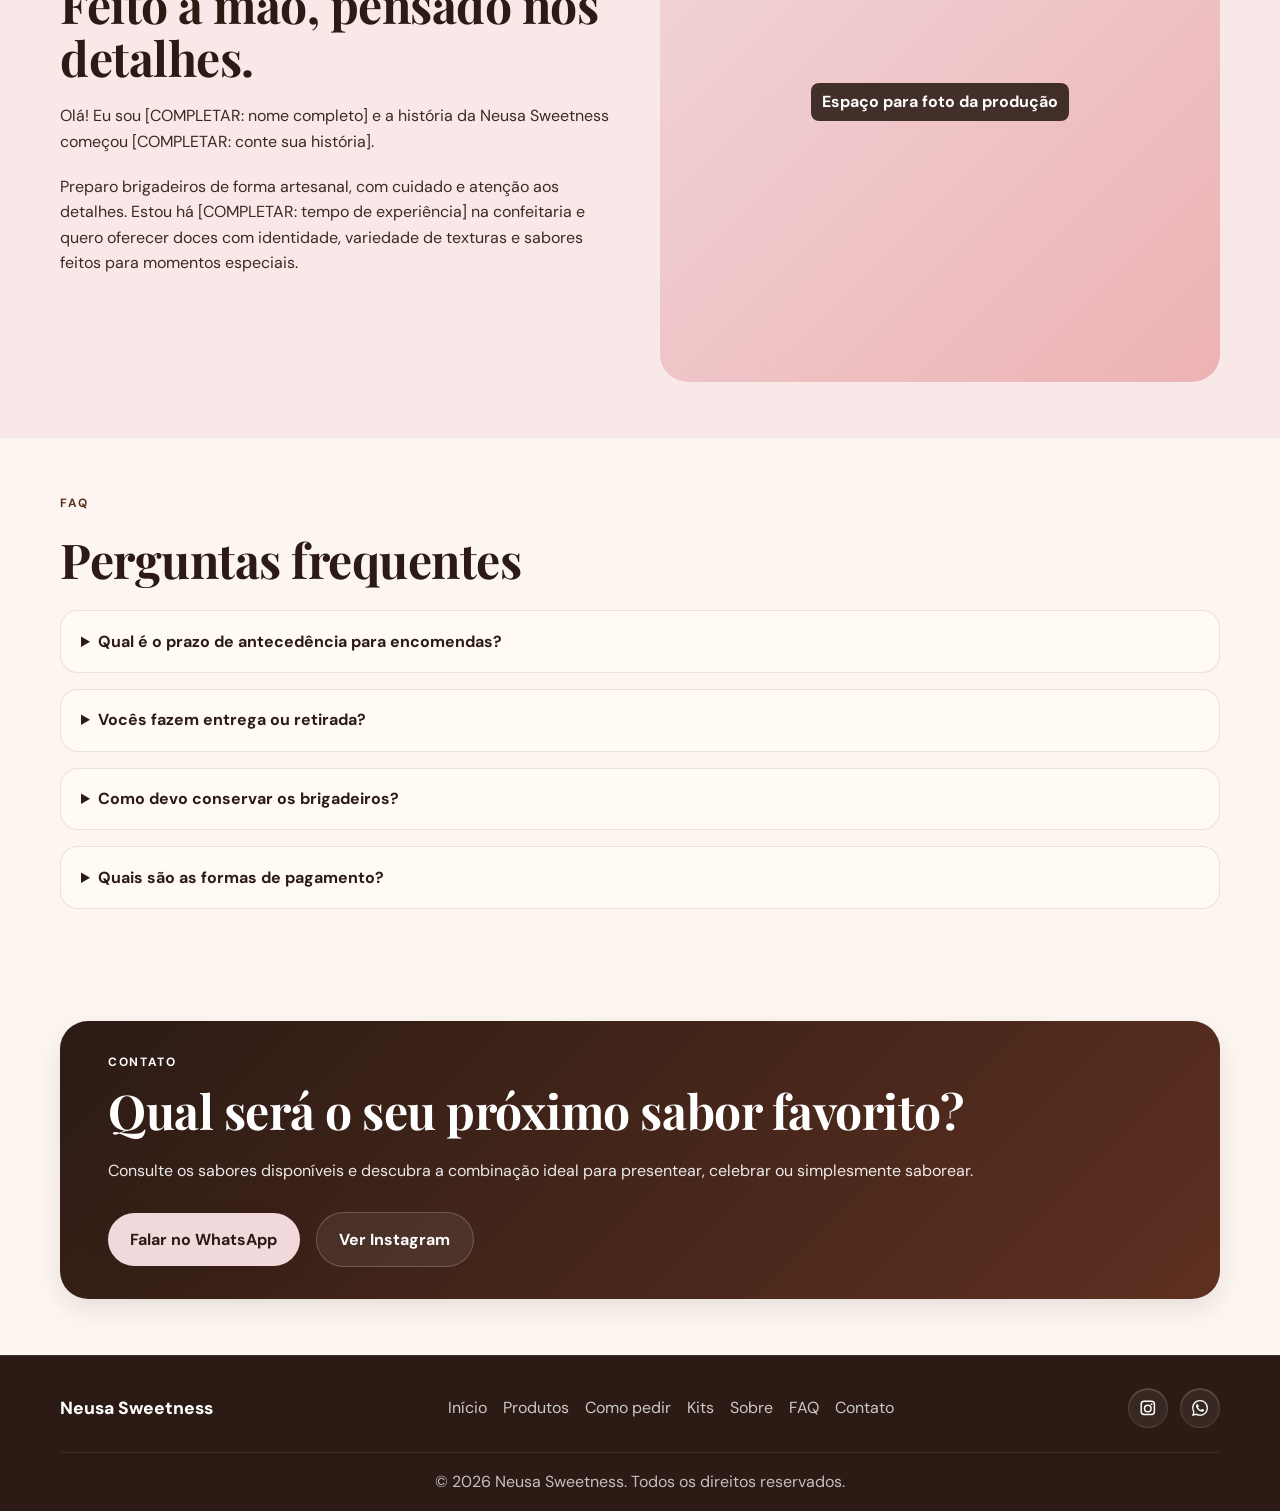
==== commit 6d4d7b7e: "Melhorou" ====
--- a/index.html
+++ b/index.html
@@ -94,7 +94,7 @@
 
           <!-- Ao receber uma foto real, substitua este placeholder por <img> com alt descritivo. -->
           <div class="hero-visual" aria-hidden="true">
-            <div class="hero-image-card">
+            <div class="media-carousel hero-image-card">
               <span class="floating-badge">Brigadeiros artesanais</span>
             </div>
           </div>
@@ -110,8 +110,8 @@
 
           <div class="product-grid">
             <article class="product-card">
-              <div class="product-image">
-                <img src="Imagens/Tradicional.png" alt="Brigadeiro Tradicional" width="600" height="450" loading="lazy" decoding="async" />
+              <div class="media-carousel">
+                <img src="Imagens/Tradicional.png" alt="Brigadeiro Tradicional" width="600" height="450" loading="lazy" decoding="async" class="is-active">
                 <button class="carousel-control carousel-control--previous" type="button" data-carousel-prev aria-label="Imagem anterior: Brigadeiro Tradicional" hidden>&#8249;</button>
                 <button class="carousel-control carousel-control--next" type="button" data-carousel-next aria-label="Próxima imagem: Brigadeiro Tradicional" hidden>&#8250;</button>
               </div>
@@ -135,9 +135,9 @@
               </div>
             </article>
             <article class="product-card">
-              <div class="product-image">
-                <img src="Imagens/uva-1.jpg" alt="Brigadeiro Tradicional com Uva" width="600" height="450" loading="lazy" decoding="async" />
-                <img src="Imagens/uva-2.jpg" alt="Brigadeiro Tradicional com Uva" width="600" height="450" loading="lazy" decoding="async" hidden />
+              <div class="media-carousel">
+                <img src="Imagens/uva-1.jpg" alt="Brigadeiro Tradicional com Uva" width="600" height="450" loading="lazy" decoding="async" class="is-active">
+                <img src="Imagens/uva-2.jpg" alt="Brigadeiro Tradicional com Uva" width="600" height="450" loading="lazy" decoding="async" />
                 <button class="carousel-control carousel-control--previous" type="button" data-carousel-prev aria-label="Imagem anterior: Brigadeiro Tradicional com Uva">&#8249;</button>
                 <button class="carousel-control carousel-control--next" type="button" data-carousel-next aria-label="Próxima imagem: Brigadeiro Tradicional com Uva">&#8250;</button>
               </div>
@@ -161,8 +161,8 @@
               </div>
             </article>
             <article class="product-card">
-              <div class="product-image">
-                <img src="Imagens/cafe.png" alt="Brigadeiro de Chocolate com Café" width="600" height="450" loading="lazy" decoding="async" />
+              <div class="media-carousel">
+                <img src="Imagens/cafe.png" alt="Brigadeiro de Chocolate com Café" width="600" height="450" loading="lazy" decoding="async" class="is-active">
                 <button class="carousel-control carousel-control--previous" type="button" data-carousel-prev aria-label="Imagem anterior: Brigadeiro de Chocolate com Café" hidden>&#8249;</button>
                 <button class="carousel-control carousel-control--next" type="button" data-carousel-next aria-label="Próxima imagem: Brigadeiro de Chocolate com Café" hidden>&#8250;</button>
               </div>
@@ -186,8 +186,8 @@
               </div>
             </article>
             <article class="product-card">
-              <div class="product-image">
-                <img src="Imagens/Castanha-de-caju-1.jpg" alt="Brigadeiro de Castanha de Caju" width="600" height="450" loading="lazy" decoding="async" />
+              <div class="media-carousel">
+                <img src="Imagens/Castanha-de-caju-1.jpg" alt="Brigadeiro de Castanha de Caju" width="600" height="450" loading="lazy" decoding="async" class="is-active">
                 <button class="carousel-control carousel-control--previous" type="button" data-carousel-prev aria-label="Imagem anterior: Brigadeiro de Castanha de Caju" hidden>&#8249;</button>
                 <button class="carousel-control carousel-control--next" type="button" data-carousel-next aria-label="Próxima imagem: Brigadeiro de Castanha de Caju" hidden>&#8250;</button>
               </div>
@@ -211,9 +211,9 @@
               </div>
             </article>
             <article class="product-card">
-              <div class="product-image">
-                <img src="Imagens/ninho-com-nutella-1.jpg" alt="Brigadeiro de Ninho com Nutella" width="600" height="450" loading="lazy" decoding="async" />
-                <img src="Imagens/ninho-com-nutella-2.jpg" alt="Brigadeiro de Ninho com Nutella" width="600" height="450" loading="lazy" decoding="async" hidden />
+              <div class="media-carousel">
+                <img src="Imagens/ninho-com-nutella-1.jpg" alt="Brigadeiro de Ninho com Nutella" width="600" height="450" loading="lazy" decoding="async" class="is-active">
+                <img src="Imagens/ninho-com-nutella-2.jpg" alt="Brigadeiro de Ninho com Nutella" width="600" height="450" loading="lazy" decoding="async" />
                 <button class="carousel-control carousel-control--previous" type="button" data-carousel-prev aria-label="Imagem anterior: Brigadeiro de Ninho com Nutella">&#8249;</button>
                 <button class="carousel-control carousel-control--next" type="button" data-carousel-next aria-label="Próxima imagem: Brigadeiro de Ninho com Nutella">&#8250;</button>
               </div>
@@ -237,9 +237,9 @@
               </div>
             </article>
             <article class="product-card">
-              <div class="product-image">
-                <img src="Imagens/gorgonzola-1.jpg" alt="Brigadeiro de Queijo Gorgonzola com Geleia de Amora" width="600" height="450" loading="lazy" decoding="async" />
-                <img src="Imagens/gorgonzola-2.jpg" alt="Brigadeiro de Queijo Gorgonzola com Geleia de Amora" width="600" height="450" loading="lazy" decoding="async" hidden />
+              <div class="media-carousel">
+                <img src="Imagens/gorgonzola-1.jpg" alt="Brigadeiro de Queijo Gorgonzola com Geleia de Amora" width="600" height="450" loading="lazy" decoding="async" class="is-active">
+                <img src="Imagens/gorgonzola-2.jpg" alt="Brigadeiro de Queijo Gorgonzola com Geleia de Amora" width="600" height="450" loading="lazy" decoding="async" />
                 <button class="carousel-control carousel-control--previous" type="button" data-carousel-prev aria-label="Imagem anterior: Brigadeiro de Queijo Gorgonzola com Geleia de Amora">&#8249;</button>
                 <button class="carousel-control carousel-control--next" type="button" data-carousel-next aria-label="Próxima imagem: Brigadeiro de Queijo Gorgonzola com Geleia de Amora">&#8250;</button>
               </div>
@@ -303,8 +303,11 @@
 
           <div class="kits-grid">
             <article class="product-card">
-              <div class="product-body">
-                <h3>Kit 12 unidades</h3>
+              <div class="media-carousel media-carousel--square">
+                <span class="floating-badge">Kit 15</span>
+              </div>
+              <div class="product-body">
+                <h3>Kit 15 unidades</h3>
                 <p class="product-description">Valores sob consulta</p>
                 <a
                   class="product-action"
@@ -315,6 +318,9 @@
               </div>
             </article>
             <article class="product-card">
+              <div class="media-carousel media-carousel--square">
+                <span class="floating-badge">Kit 25</span>
+              </div>
               <div class="product-body">
                 <h3>Kit 25 unidades</h3>
                 <p class="product-description">Valores sob consulta</p>
@@ -327,6 +333,9 @@
               </div>
             </article>
             <article class="product-card">
+              <div class="media-carousel media-carousel--square">
+                <span class="floating-badge">Kit 50</span>
+              </div>
               <div class="product-body">
                 <h3>Kit 50 unidades</h3>
                 <p class="product-description">Valores sob consulta</p>
@@ -339,6 +348,9 @@
               </div>
             </article>
             <article class="product-card">
+              <div class="media-carousel media-carousel--square">
+                <span class="floating-badge">Festas</span>
+              </div>
               <div class="product-body">
                 <h3>Encomendas para festas</h3>
                 <p class="product-description">Valores sob consulta</p>
@@ -372,7 +384,7 @@
 
           <!-- Ao receber uma foto real, substitua este placeholder por <img> com alt descritivo. -->
           <div class="about-visual" aria-hidden="true">
-            <div class="photo-placeholder">
+            <div class="media-carousel media-carousel--square photo-placeholder">
               <span>Espaço para foto da produção</span>
             </div>
           </div>
--- a/style.css
+++ b/style.css
@@ -57,6 +57,10 @@
   font: inherit;
 }
 
+[hidden] {
+  display: none !important;
+}
+
 .container {
   width: var(--container);
   margin: 0 auto;
@@ -285,14 +289,23 @@
   margin-top: 0.5rem;
 }
 
+.media-carousel {
+  position: relative;
+  aspect-ratio: 4 / 3;
+  overflow: hidden;
+  background: linear-gradient(135deg, var(--rose-100), var(--rose-300));
+}
+
+.media-carousel--square {
+  aspect-ratio: 1 / 1;
+}
+
 .hero-image-card,
-.photo-placeholder,
-.product-image-placeholder {
+.photo-placeholder {
   position: relative;
   width: 100%;
   height: 100%;
   border-radius: var(--radius-lg);
-  background: linear-gradient(135deg, var(--rose-100), var(--rose-300));
   overflow: hidden;
 }
 
@@ -304,9 +317,15 @@
   box-shadow: var(--shadow);
 }
 
+.hero-image-card,
+.photo-placeholder,
+.media-carousel {
+  background: linear-gradient(135deg, var(--rose-100), var(--rose-300));
+}
+
 .floating-badge {
   position: relative;
-  z-index: 2;
+  z-index: 3;
   display: inline-flex;
   align-items: center;
   padding: 0.7rem 1rem;
@@ -365,34 +384,29 @@
   box-shadow: 0 16px 38px rgba(43, 27, 20, 0.12);
 }
 
-.product-image {
-  position: relative;
-  aspect-ratio: 4 / 3;
-  overflow: hidden;
-}
-
-.product-image > img {
+.media-carousel > img {
   position: absolute;
   inset: 0;
   width: 100%;
   height: 100%;
   object-fit: cover;
-}
-
-.product-image > img[hidden] {
-  display: none;
-}
-
-.product-image-placeholder {
-  position: absolute;
-  inset: 0;
-  aspect-ratio: 4 / 3;
+  opacity: 0;
+  visibility: hidden;
+  z-index: 0;
+  transition: opacity 0s linear 0.6s, visibility 0s linear 0.6s;
+}
+
+.media-carousel > img.is-active {
+  opacity: 1;
+  visibility: visible;
+  z-index: 1;
+  transition: opacity 0.6s ease;
 }
 
 .carousel-control {
   position: absolute;
   top: 50%;
-  z-index: 1;
+  z-index: 2;
   display: grid;
   place-items: center;
   width: 2rem;
@@ -772,6 +786,10 @@
     scroll-behavior: auto;
   }
 
+  .media-carousel > img {
+    transition: none;
+  }
+
   *, *::before, *::after {
     animation-duration: 0.01ms !important;
     animation-iteration-count: 1 !important;
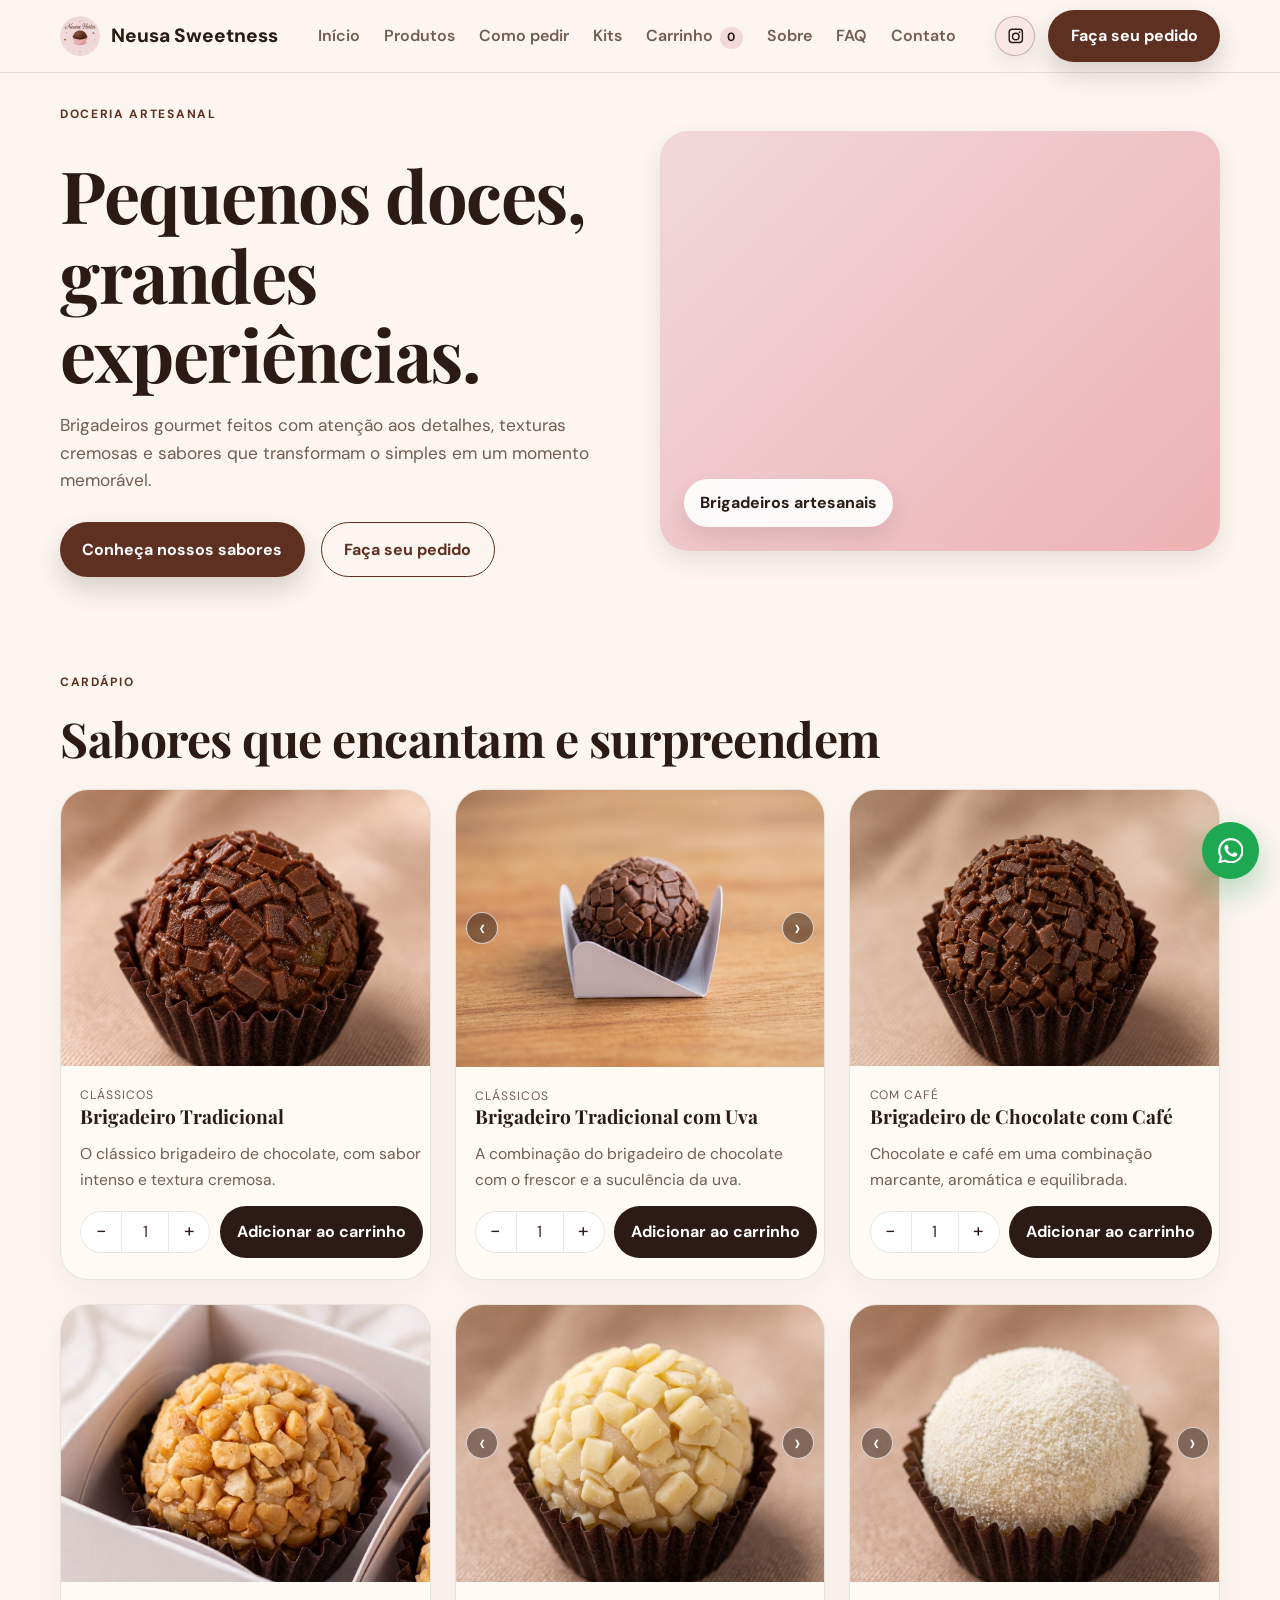
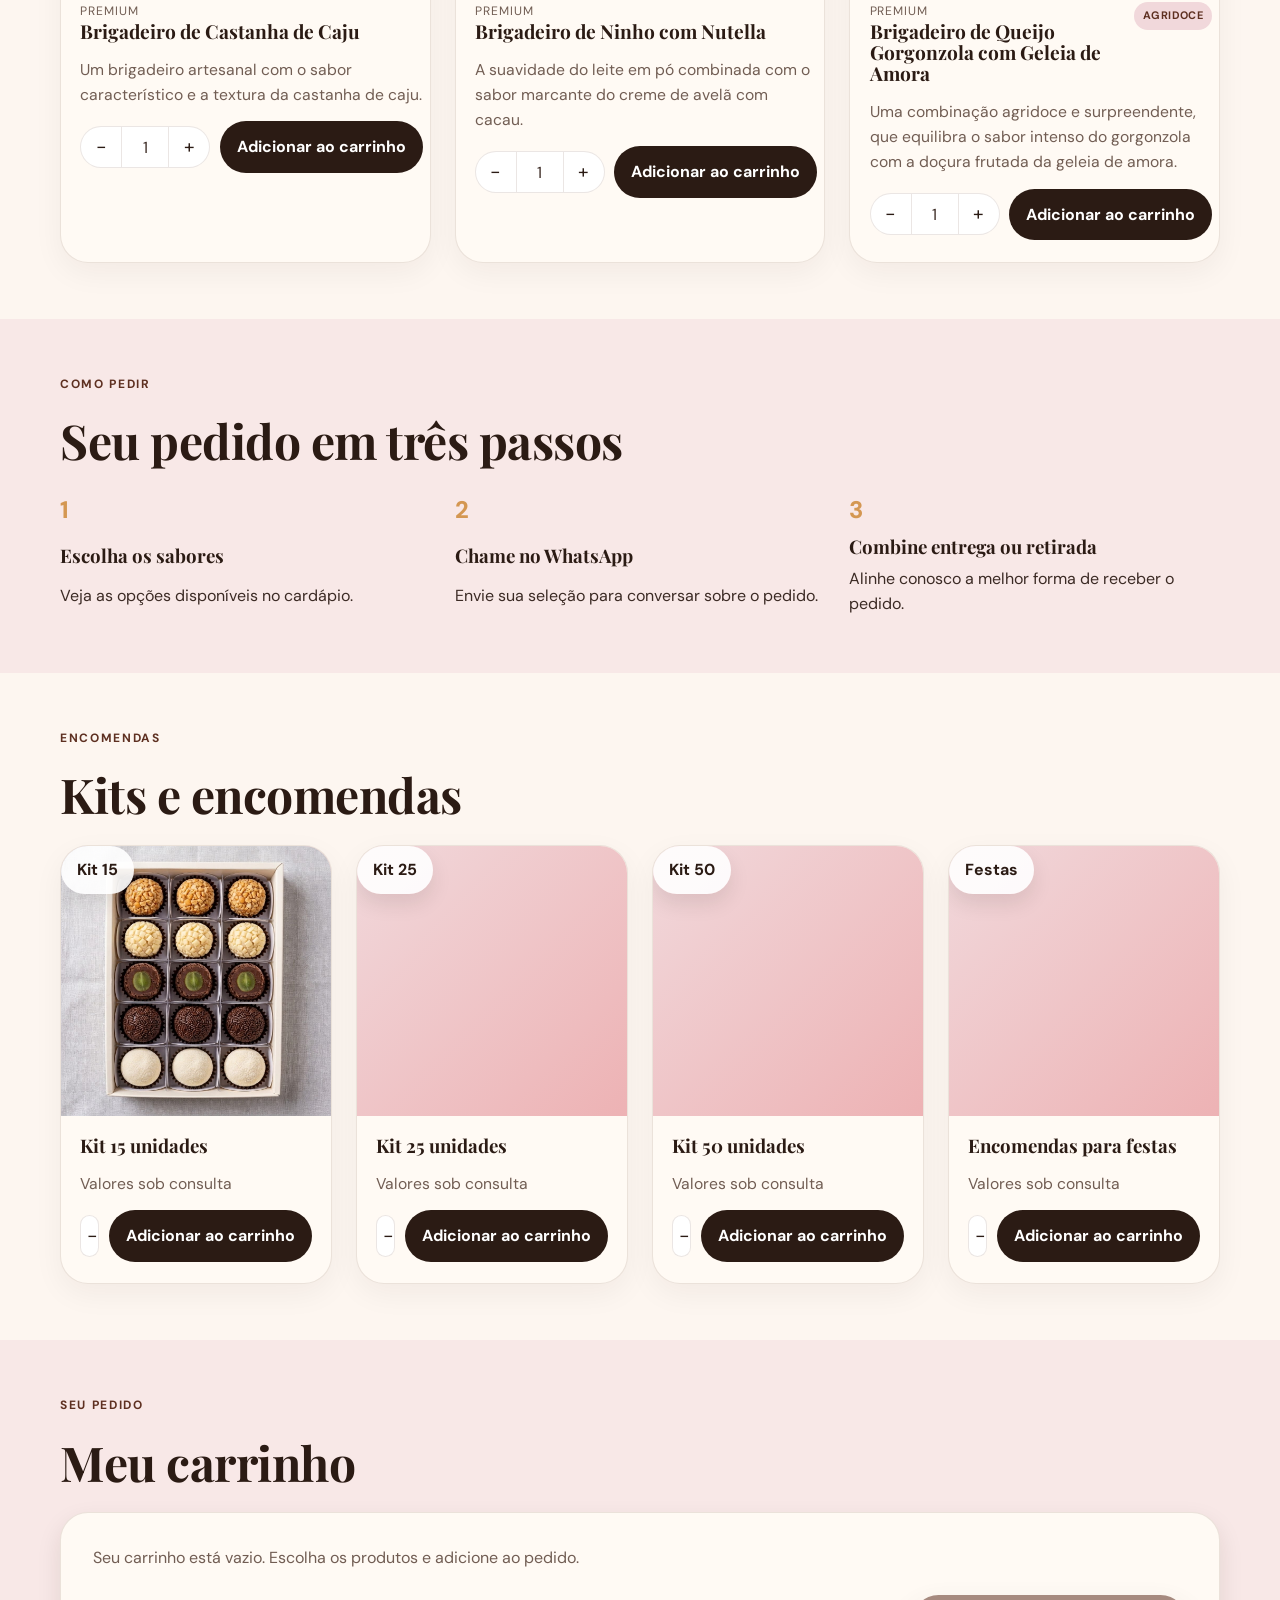
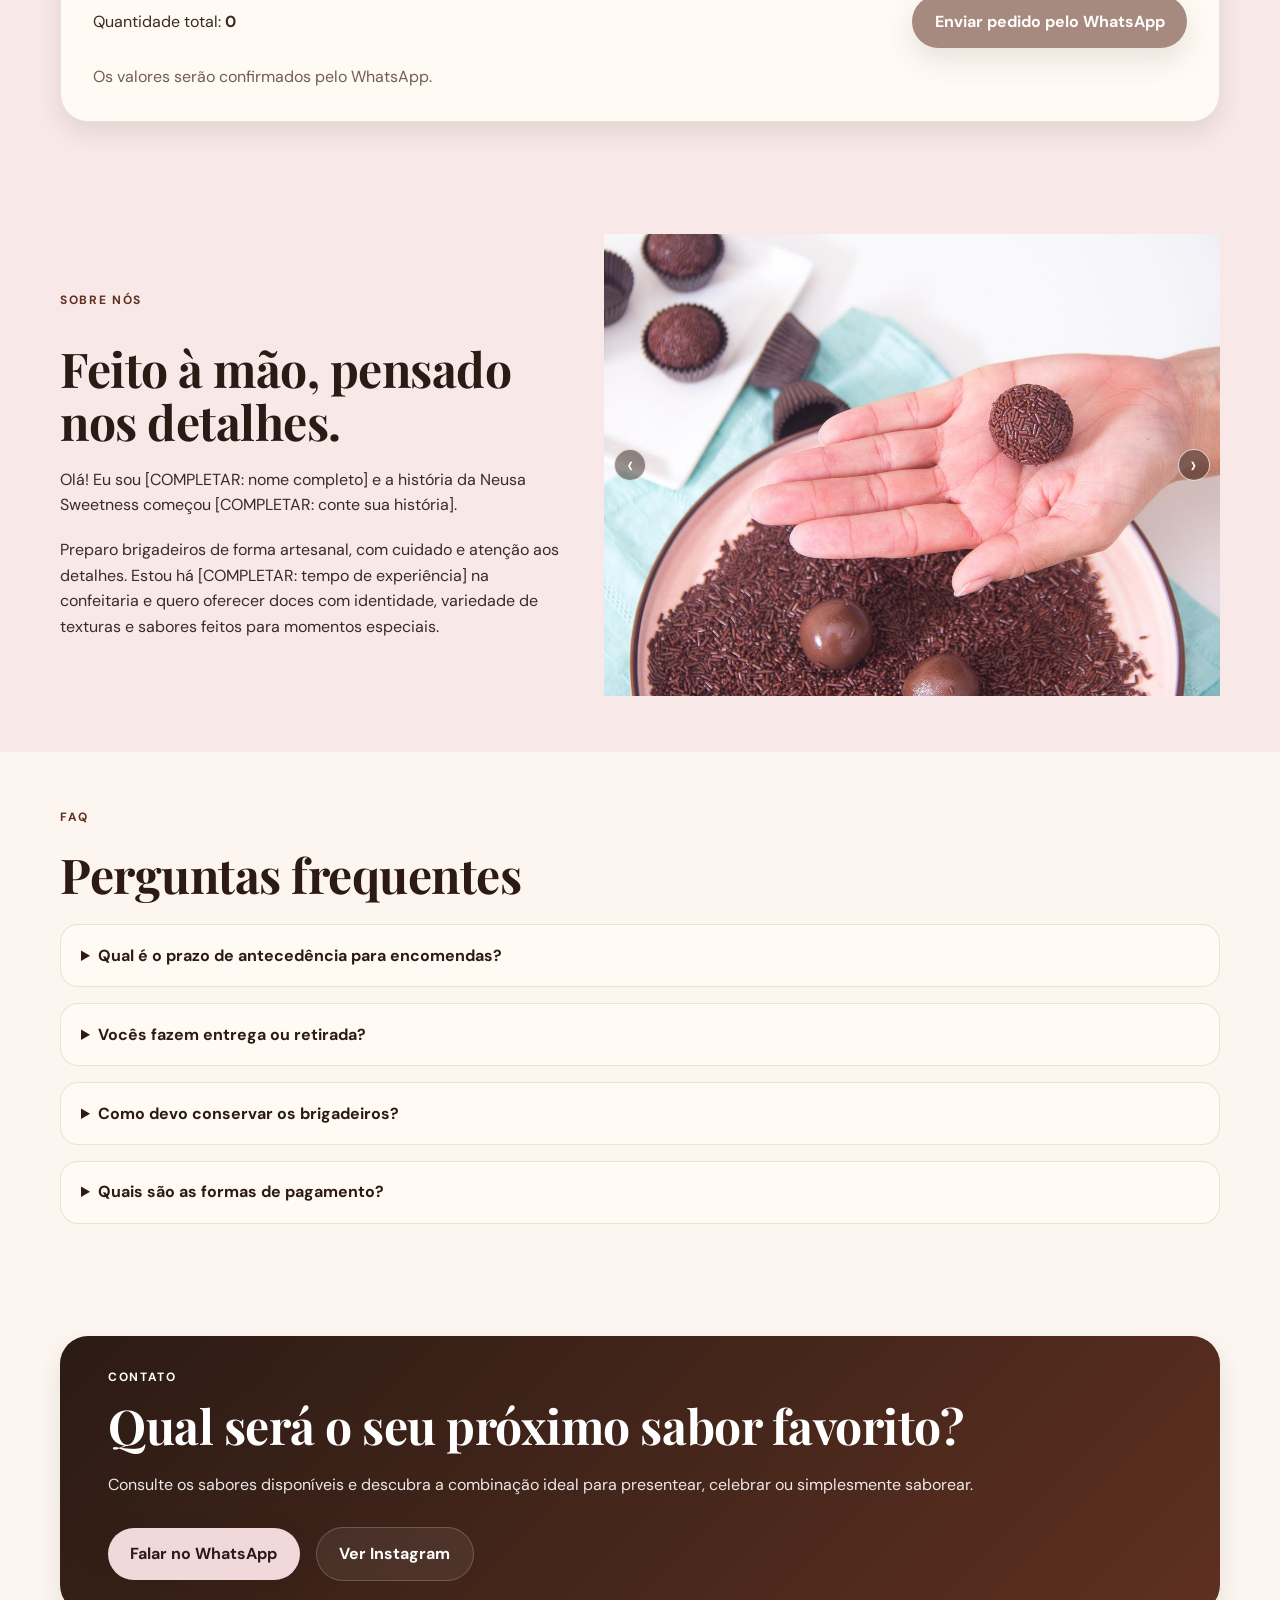
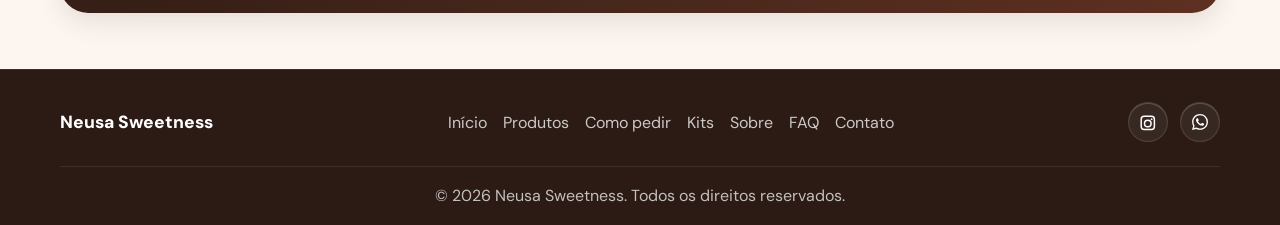
==== commit c1fc67c3: "Adicionando função carrinho" ====
--- a/index.html
+++ b/index.html
@@ -56,6 +56,7 @@
           <a href="#produtos">Produtos</a>
           <a href="#como-pedir">Como pedir</a>
           <a href="#kits">Kits</a>
+          <a href="#carrinho">Carrinho <span class="cart-count" data-cart-count aria-live="polite" aria-atomic="true">0</span></a>
           <a href="#sobre">Sobre</a>
           <a href="#faq">FAQ</a>
           <a href="#contato">Contato</a>
@@ -123,14 +124,14 @@
                   </div>
                 </div>
                 <p class="product-description">O clássico brigadeiro de chocolate, com sabor intenso e textura cremosa.</p>
-                <div class="product-footer">
-                  <a
-                    class="product-action"
-                    href="#"
-                    data-whatsapp
-                    data-whatsapp-message="Olá! Gostaria de saber o valor e a disponibilidade do Brigadeiro Tradicional."
-                    aria-label="Pedir Brigadeiro Tradicional pelo WhatsApp"
-                  >Pedir pelo WhatsApp</a>
+                <div class="cart-add-controls">
+                  <div class="quantity-control" role="group" aria-label="Quantidade">
+                    <span class="visually-hidden">Quantidade de Brigadeiro Tradicional</span>
+                    <button type="button" data-quantity-decrease aria-label="Diminuir quantidade">−</button>
+                    <input type="number" min="1" step="1" value="1" data-item-quantity aria-label="Quantidade de Brigadeiro Tradicional" />
+                    <button type="button" data-quantity-increase aria-label="Aumentar quantidade">+</button>
+                  </div>
+                  <button class="product-action" type="button" data-cart-add>Adicionar ao carrinho</button>
                 </div>
               </div>
             </article>
@@ -149,14 +150,14 @@
                   </div>
                 </div>
                 <p class="product-description">A combinação do brigadeiro de chocolate com o frescor e a suculência da uva.</p>
-                <div class="product-footer">
-                  <a
-                    class="product-action"
-                    href="#"
-                    data-whatsapp
-                    data-whatsapp-message="Olá! Gostaria de saber o valor e a disponibilidade do Brigadeiro Tradicional com Uva."
-                    aria-label="Pedir Brigadeiro Tradicional com Uva pelo WhatsApp"
-                  >Pedir pelo WhatsApp</a>
+                <div class="cart-add-controls">
+                  <div class="quantity-control" role="group" aria-label="Quantidade">
+                    <span class="visually-hidden">Quantidade de Brigadeiro Tradicional com Uva</span>
+                    <button type="button" data-quantity-decrease aria-label="Diminuir quantidade">−</button>
+                    <input type="number" min="1" step="1" value="1" data-item-quantity aria-label="Quantidade de Brigadeiro Tradicional com Uva" />
+                    <button type="button" data-quantity-increase aria-label="Aumentar quantidade">+</button>
+                  </div>
+                  <button class="product-action" type="button" data-cart-add>Adicionar ao carrinho</button>
                 </div>
               </div>
             </article>
@@ -174,14 +175,14 @@
                   </div>
                 </div>
                 <p class="product-description">Chocolate e café em uma combinação marcante, aromática e equilibrada.</p>
-                <div class="product-footer">
-                  <a
-                    class="product-action"
-                    href="#"
-                    data-whatsapp
-                    data-whatsapp-message="Olá! Gostaria de saber o valor e a disponibilidade do Brigadeiro de Chocolate com Café."
-                    aria-label="Pedir Brigadeiro de Chocolate com Café pelo WhatsApp"
-                  >Pedir pelo WhatsApp</a>
+                <div class="cart-add-controls">
+                  <div class="quantity-control" role="group" aria-label="Quantidade">
+                    <span class="visually-hidden">Quantidade de Brigadeiro de Chocolate com Café</span>
+                    <button type="button" data-quantity-decrease aria-label="Diminuir quantidade">−</button>
+                    <input type="number" min="1" step="1" value="1" data-item-quantity aria-label="Quantidade de Brigadeiro de Chocolate com Café" />
+                    <button type="button" data-quantity-increase aria-label="Aumentar quantidade">+</button>
+                  </div>
+                  <button class="product-action" type="button" data-cart-add>Adicionar ao carrinho</button>
                 </div>
               </div>
             </article>
@@ -199,14 +200,14 @@
                   </div>
                 </div>
                 <p class="product-description">Um brigadeiro artesanal com o sabor característico e a textura da castanha de caju.</p>
-                <div class="product-footer">
-                  <a
-                    class="product-action"
-                    href="#"
-                    data-whatsapp
-                    data-whatsapp-message="Olá! Gostaria de saber o valor e a disponibilidade do Brigadeiro de Castanha de Caju."
-                    aria-label="Pedir Brigadeiro de Castanha de Caju pelo WhatsApp"
-                  >Pedir pelo WhatsApp</a>
+                <div class="cart-add-controls">
+                  <div class="quantity-control" role="group" aria-label="Quantidade">
+                    <span class="visually-hidden">Quantidade de Brigadeiro de Castanha de Caju</span>
+                    <button type="button" data-quantity-decrease aria-label="Diminuir quantidade">−</button>
+                    <input type="number" min="1" step="1" value="1" data-item-quantity aria-label="Quantidade de Brigadeiro de Castanha de Caju" />
+                    <button type="button" data-quantity-increase aria-label="Aumentar quantidade">+</button>
+                  </div>
+                  <button class="product-action" type="button" data-cart-add>Adicionar ao carrinho</button>
                 </div>
               </div>
             </article>
@@ -225,14 +226,14 @@
                   </div>
                 </div>
                 <p class="product-description">A suavidade do leite em pó combinada com o sabor marcante do creme de avelã com cacau.</p>
-                <div class="product-footer">
-                  <a
-                    class="product-action"
-                    href="#"
-                    data-whatsapp
-                    data-whatsapp-message="Olá! Gostaria de saber o valor e a disponibilidade do Brigadeiro de Ninho com Nutella."
-                    aria-label="Pedir Brigadeiro de Ninho com Nutella pelo WhatsApp"
-                  >Pedir pelo WhatsApp</a>
+                <div class="cart-add-controls">
+                  <div class="quantity-control" role="group" aria-label="Quantidade">
+                    <span class="visually-hidden">Quantidade de Brigadeiro de Ninho com Nutella</span>
+                    <button type="button" data-quantity-decrease aria-label="Diminuir quantidade">−</button>
+                    <input type="number" min="1" step="1" value="1" data-item-quantity aria-label="Quantidade de Brigadeiro de Ninho com Nutella" />
+                    <button type="button" data-quantity-increase aria-label="Aumentar quantidade">+</button>
+                  </div>
+                  <button class="product-action" type="button" data-cart-add>Adicionar ao carrinho</button>
                 </div>
               </div>
             </article>
@@ -252,14 +253,14 @@
                   <span class="chip">Agridoce</span>
                 </div>
                 <p class="product-description">Uma combinação agridoce e surpreendente, que equilibra o sabor intenso do gorgonzola com a doçura frutada da geleia de amora.</p>
-                <div class="product-footer">
-                  <a
-                    class="product-action"
-                    href="#"
-                    data-whatsapp
-                    data-whatsapp-message="Olá! Gostaria de saber o valor e a disponibilidade do Brigadeiro de Queijo Gorgonzola com Geleia de Amora."
-                    aria-label="Pedir Brigadeiro de Queijo Gorgonzola com Geleia de Amora pelo WhatsApp"
-                  >Pedir pelo WhatsApp</a>
+                <div class="cart-add-controls">
+                  <div class="quantity-control" role="group" aria-label="Quantidade">
+                    <span class="visually-hidden">Quantidade de Brigadeiro de Queijo Gorgonzola com Geleia de Amora</span>
+                    <button type="button" data-quantity-decrease aria-label="Diminuir quantidade">−</button>
+                    <input type="number" min="1" step="1" value="1" data-item-quantity aria-label="Quantidade de Brigadeiro de Queijo Gorgonzola com Geleia de Amora" />
+                    <button type="button" data-quantity-increase aria-label="Aumentar quantidade">+</button>
+                  </div>
+                  <button class="product-action" type="button" data-cart-add>Adicionar ao carrinho</button>
                 </div>
               </div>
             </article>
@@ -304,17 +305,29 @@
           <div class="kits-grid">
             <article class="product-card">
               <div class="media-carousel media-carousel--square">
+                <img
+                  src="Imagens/kit-15-unidades.jpg"
+                  alt="Imagem do kit com 15 unidades da Neusa Sweetness"
+                  class="is-active"
+                  width="600"
+                  height="600"
+                  loading="lazy"
+                  decoding="async"
+                />
                 <span class="floating-badge">Kit 15</span>
               </div>
               <div class="product-body">
                 <h3>Kit 15 unidades</h3>
                 <p class="product-description">Valores sob consulta</p>
-                <a
-                  class="product-action"
-                  href="#"
-                  data-whatsapp
-                  data-whatsapp-message="Olá! Gostaria de consultar o Kit com 12 unidades da Neusa Sweetness."
-                >Consultar pelo WhatsApp</a>
+                <div class="cart-add-controls">
+                  <div class="quantity-control" role="group" aria-label="Quantidade">
+                    <span class="visually-hidden">Quantidade de kits de 15 unidades</span>
+                    <button type="button" data-quantity-decrease aria-label="Diminuir quantidade">−</button>
+                    <input type="number" min="1" step="1" value="1" data-item-quantity aria-label="Quantidade de kits de 15 unidades" />
+                    <button type="button" data-quantity-increase aria-label="Aumentar quantidade">+</button>
+                  </div>
+                  <button class="product-action" type="button" data-cart-add>Adicionar ao carrinho</button>
+                </div>
               </div>
             </article>
             <article class="product-card">
@@ -324,12 +337,15 @@
               <div class="product-body">
                 <h3>Kit 25 unidades</h3>
                 <p class="product-description">Valores sob consulta</p>
-                <a
-                  class="product-action"
-                  href="#"
-                  data-whatsapp
-                  data-whatsapp-message="Olá! Gostaria de consultar o Kit com 25 unidades da Neusa Sweetness."
-                >Consultar pelo WhatsApp</a>
+                <div class="cart-add-controls">
+                  <div class="quantity-control" role="group" aria-label="Quantidade">
+                    <span class="visually-hidden">Quantidade de kits de 25 unidades</span>
+                    <button type="button" data-quantity-decrease aria-label="Diminuir quantidade">−</button>
+                    <input type="number" min="1" step="1" value="1" data-item-quantity aria-label="Quantidade de kits de 25 unidades" />
+                    <button type="button" data-quantity-increase aria-label="Aumentar quantidade">+</button>
+                  </div>
+                  <button class="product-action" type="button" data-cart-add>Adicionar ao carrinho</button>
+                </div>
               </div>
             </article>
             <article class="product-card">
@@ -339,12 +355,15 @@
               <div class="product-body">
                 <h3>Kit 50 unidades</h3>
                 <p class="product-description">Valores sob consulta</p>
-                <a
-                  class="product-action"
-                  href="#"
-                  data-whatsapp
-                  data-whatsapp-message="Olá! Gostaria de consultar o Kit com 50 unidades da Neusa Sweetness."
-                >Consultar pelo WhatsApp</a>
+                <div class="cart-add-controls">
+                  <div class="quantity-control" role="group" aria-label="Quantidade">
+                    <span class="visually-hidden">Quantidade de kits de 50 unidades</span>
+                    <button type="button" data-quantity-decrease aria-label="Diminuir quantidade">−</button>
+                    <input type="number" min="1" step="1" value="1" data-item-quantity aria-label="Quantidade de kits de 50 unidades" />
+                    <button type="button" data-quantity-increase aria-label="Aumentar quantidade">+</button>
+                  </div>
+                  <button class="product-action" type="button" data-cart-add>Adicionar ao carrinho</button>
+                </div>
               </div>
             </article>
             <article class="product-card">
@@ -354,14 +373,43 @@
               <div class="product-body">
                 <h3>Encomendas para festas</h3>
                 <p class="product-description">Valores sob consulta</p>
-                <a
-                  class="product-action"
-                  href="#"
-                  data-whatsapp
-                  data-whatsapp-message="Olá! Gostaria de conversar sobre uma encomenda para festa com a Neusa Sweetness."
-                >Consultar pelo WhatsApp</a>
-              </div>
-            </article>
+                <div class="cart-add-controls">
+                  <div class="quantity-control" role="group" aria-label="Quantidade">
+                    <span class="visually-hidden">Quantidade de encomendas para festas</span>
+                    <button type="button" data-quantity-decrease aria-label="Diminuir quantidade">−</button>
+                    <input type="number" min="1" step="1" value="1" data-item-quantity aria-label="Quantidade de encomendas para festas" />
+                    <button type="button" data-quantity-increase aria-label="Aumentar quantidade">+</button>
+                  </div>
+                  <button class="product-action" type="button" data-cart-add>Adicionar ao carrinho</button>
+                </div>
+              </div>
+            </article>
+          </div>
+        </div>
+      </section>
+
+      <section id="carrinho" class="cart-section section-spacing section-tint">
+        <div class="container">
+          <div class="section-heading">
+            <p class="eyebrow">Seu pedido</p>
+            <h2>Meu carrinho</h2>
+          </div>
+          <div class="cart-panel">
+            <p id="cart-empty" class="cart-empty">Seu carrinho está vazio. Escolha os produtos e adicione ao pedido.</p>
+            <ul id="cart-items" class="cart-items" aria-live="polite"></ul>
+            <div class="cart-summary">
+              <p>Quantidade total: <strong id="cart-total">0</strong></p>
+              <a
+                id="cart-checkout"
+                class="primary-button"
+                href="#"
+                target="_blank"
+                rel="noopener noreferrer"
+                aria-disabled="true"
+                tabindex="-1"
+              >Enviar pedido pelo WhatsApp</a>
+            </div>
+            <p class="cart-note">Os valores serão confirmados pelo WhatsApp.</p>
           </div>
         </div>
       </section>
@@ -382,10 +430,35 @@
             </p>
           </div>
 
-          <!-- Ao receber uma foto real, substitua este placeholder por <img> com alt descritivo. -->
-          <div class="about-visual" aria-hidden="true">
-            <div class="media-carousel media-carousel--square photo-placeholder">
-              <span>Espaço para foto da produção</span>
+          <div class="about-visual">
+            <div class="media-carousel media-carousel--square">
+              <img
+                src="Imagens/manuseio-brigadeiro.jpg"
+                alt="Brigadeiro sendo manuseado na produção"
+                class="is-active"
+                width="800"
+                height="800"
+                loading="lazy"
+                decoding="async"
+              />
+              <img
+                src="Imagens/preparando-massa.png"
+                alt="Preparando a massa dos brigadeiros"
+                width="800"
+                height="800"
+                loading="lazy"
+                decoding="async"
+              />
+              <img
+                src="Imagens/massa-brigadeiro-2.jpg"
+                alt="Massa pronta para a produção de brigadeiros"
+                width="800"
+                height="800"
+                loading="lazy"
+                decoding="async"
+              />
+              <button class="carousel-control carousel-control--previous" type="button" data-carousel-prev aria-label="Imagem anterior da produção">&#8249;</button>
+              <button class="carousel-control carousel-control--next" type="button" data-carousel-next aria-label="Próxima imagem da produção">&#8250;</button>
             </div>
           </div>
         </div>
--- a/style.css
+++ b/style.css
@@ -269,6 +269,14 @@
   gap: 2.5rem;
 }
 
+.about-layout {
+  grid-template-columns: minmax(0, 0.9fr) minmax(0, 1.1fr);
+}
+
+.about-visual .media-carousel {
+  aspect-ratio: 4 / 3;
+}
+
 .hero-copy,
 .about-copy {
   display: grid;
@@ -447,6 +455,171 @@
   padding: 1.25rem 1.2rem 1.35rem;
 }
 
+.visually-hidden {
+  position: absolute;
+  width: 1px;
+  height: 1px;
+  padding: 0;
+  margin: -1px;
+  overflow: hidden;
+  clip: rect(0, 0, 0, 0);
+  white-space: nowrap;
+  border: 0;
+}
+
+.cart-count {
+  display: inline-grid;
+  place-items: center;
+  min-width: 1.4rem;
+  height: 1.4rem;
+  margin-left: 0.2rem;
+  padding: 0 0.3rem;
+  border-radius: 999px;
+  background: var(--rose-100);
+  color: var(--chocolate-900);
+  font-size: 0.75rem;
+  font-weight: 700;
+}
+
+.cart-add-controls {
+  display: flex;
+  align-items: center;
+  gap: 0.6rem;
+  margin-top: auto;
+}
+
+.quantity-control {
+  display: inline-flex;
+  align-items: center;
+  justify-self: start;
+  overflow: hidden;
+  border: 1px solid var(--border);
+  border-radius: 999px;
+  background: #fff;
+}
+
+.quantity-control button {
+  width: 2.5rem;
+  height: 2.5rem;
+  border: 0;
+  background: transparent;
+  color: var(--chocolate-900);
+  font-size: 1.2rem;
+  cursor: pointer;
+}
+
+.quantity-control input {
+  width: 3rem;
+  height: 2.5rem;
+  padding: 0;
+  border: 0;
+  border-right: 1px solid var(--border);
+  border-left: 1px solid var(--border);
+  color: var(--text);
+  font: inherit;
+  text-align: center;
+  appearance: textfield;
+}
+
+.quantity-control input::-webkit-inner-spin-button,
+.quantity-control input::-webkit-outer-spin-button {
+  margin: 0;
+  appearance: none;
+}
+
+.product-action {
+  width: auto;
+  min-height: 2.5rem;
+  padding: 0.6rem 0.9rem;
+  border: 0;
+  cursor: pointer;
+  white-space: nowrap;
+}
+
+.cart-panel {
+  display: grid;
+  gap: 1rem;
+  padding: clamp(1.2rem, 3vw, 2rem);
+  border: 1px solid var(--border);
+  border-radius: var(--radius-lg);
+  background: var(--panel);
+  box-shadow: var(--shadow);
+}
+
+.cart-empty,
+.cart-note {
+  color: var(--muted);
+}
+
+.cart-items {
+  display: grid;
+  gap: 0.75rem;
+  margin: 0;
+  padding: 0;
+  list-style: none;
+}
+
+.cart-item {
+  display: flex;
+  align-items: center;
+  justify-content: space-between;
+  gap: 1rem;
+  padding: 0.85rem 0;
+  border-bottom: 1px solid var(--border);
+}
+
+.cart-item-name {
+  font-weight: 700;
+}
+
+.cart-item-actions {
+  display: flex;
+  align-items: center;
+  gap: 0.55rem;
+  flex-shrink: 0;
+}
+
+.cart-item-actions button {
+  min-width: 2rem;
+  min-height: 2rem;
+  border: 1px solid var(--border);
+  border-radius: 50%;
+  background: #fff;
+  color: var(--chocolate-900);
+  cursor: pointer;
+}
+
+.cart-item-actions .cart-item-remove {
+  width: auto;
+  padding: 0 0.65rem;
+  border-radius: 999px;
+  color: var(--chocolate-700);
+}
+
+.cart-summary {
+  display: flex;
+  align-items: center;
+  justify-content: space-between;
+  gap: 1rem;
+  padding-top: 0.5rem;
+}
+
+.cart-summary .primary-button {
+  border: 0;
+  cursor: pointer;
+}
+
+.cart-summary .primary-button:disabled {
+  cursor: not-allowed;
+  opacity: 0.55;
+}
+
+.cart-summary .primary-button[aria-disabled="true"] {
+  cursor: not-allowed;
+  opacity: 0.55;
+  pointer-events: none;
+}
+
 .kits-grid .product-body {
   display: flex;
   flex-direction: column;
@@ -775,9 +948,26 @@
     width: 100%;
   }
 
+  .cart-add-controls .product-action {
+    width: auto;
+    flex: 1;
+    padding-inline: 0.65rem;
+    font-size: 0.85rem;
+  }
+
   .product-footer {
     flex-direction: column;
     align-items: flex-start;
+  }
+
+  .cart-item {
+    align-items: flex-start;
+    flex-direction: column;
+  }
+
+  .cart-summary {
+    align-items: stretch;
+    flex-direction: column;
   }
 }
 
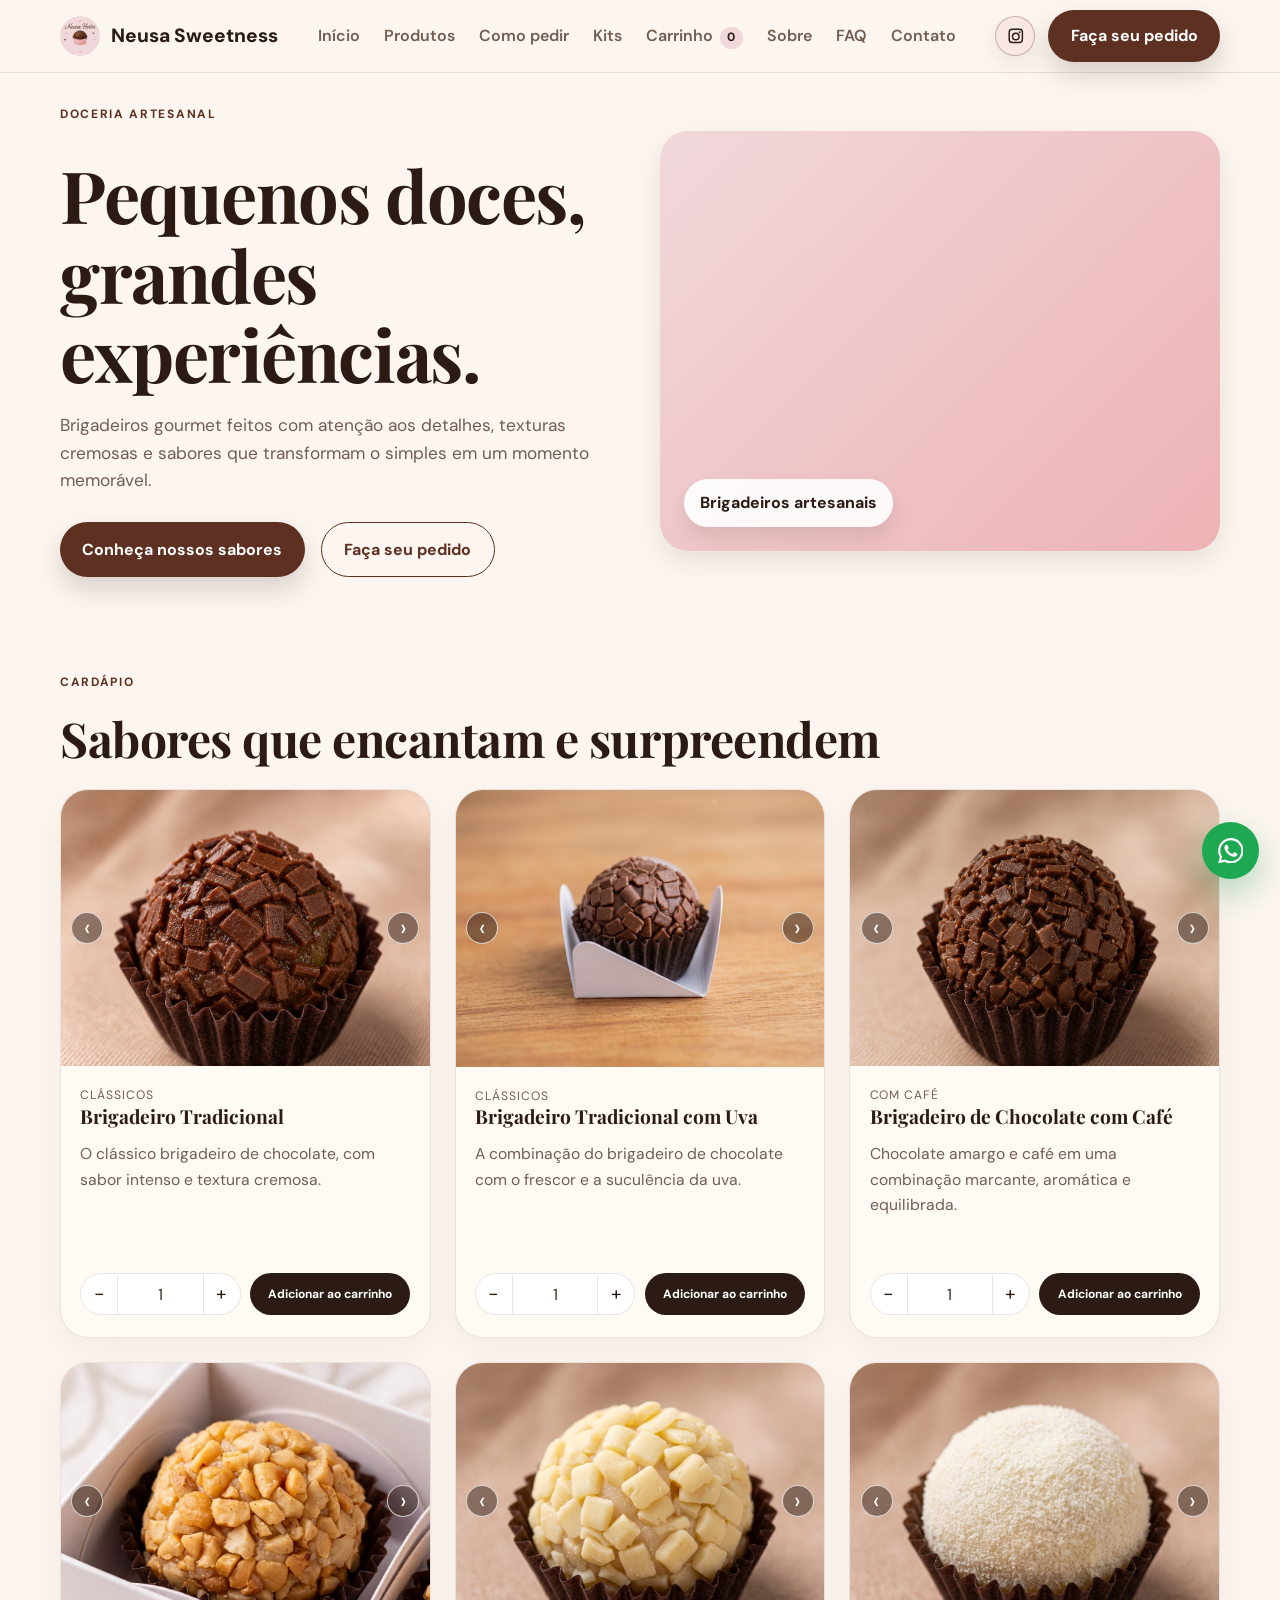
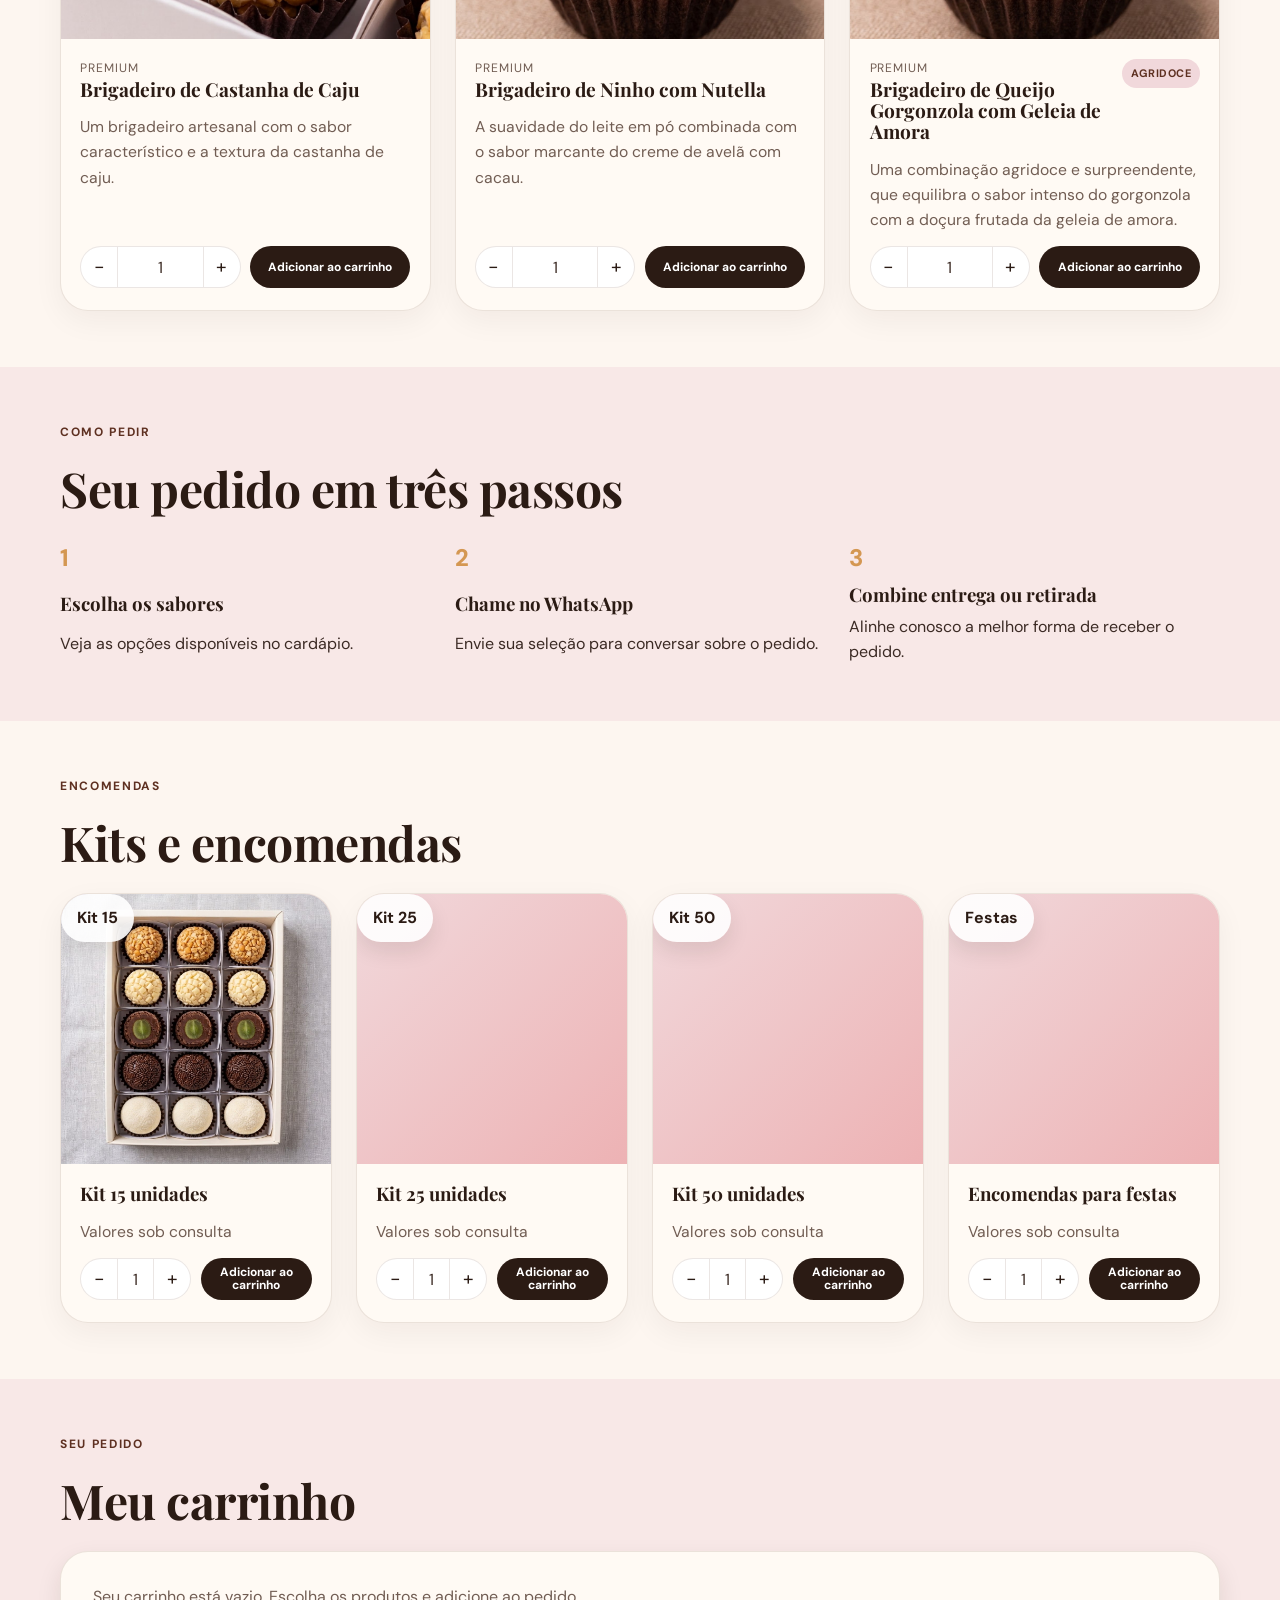
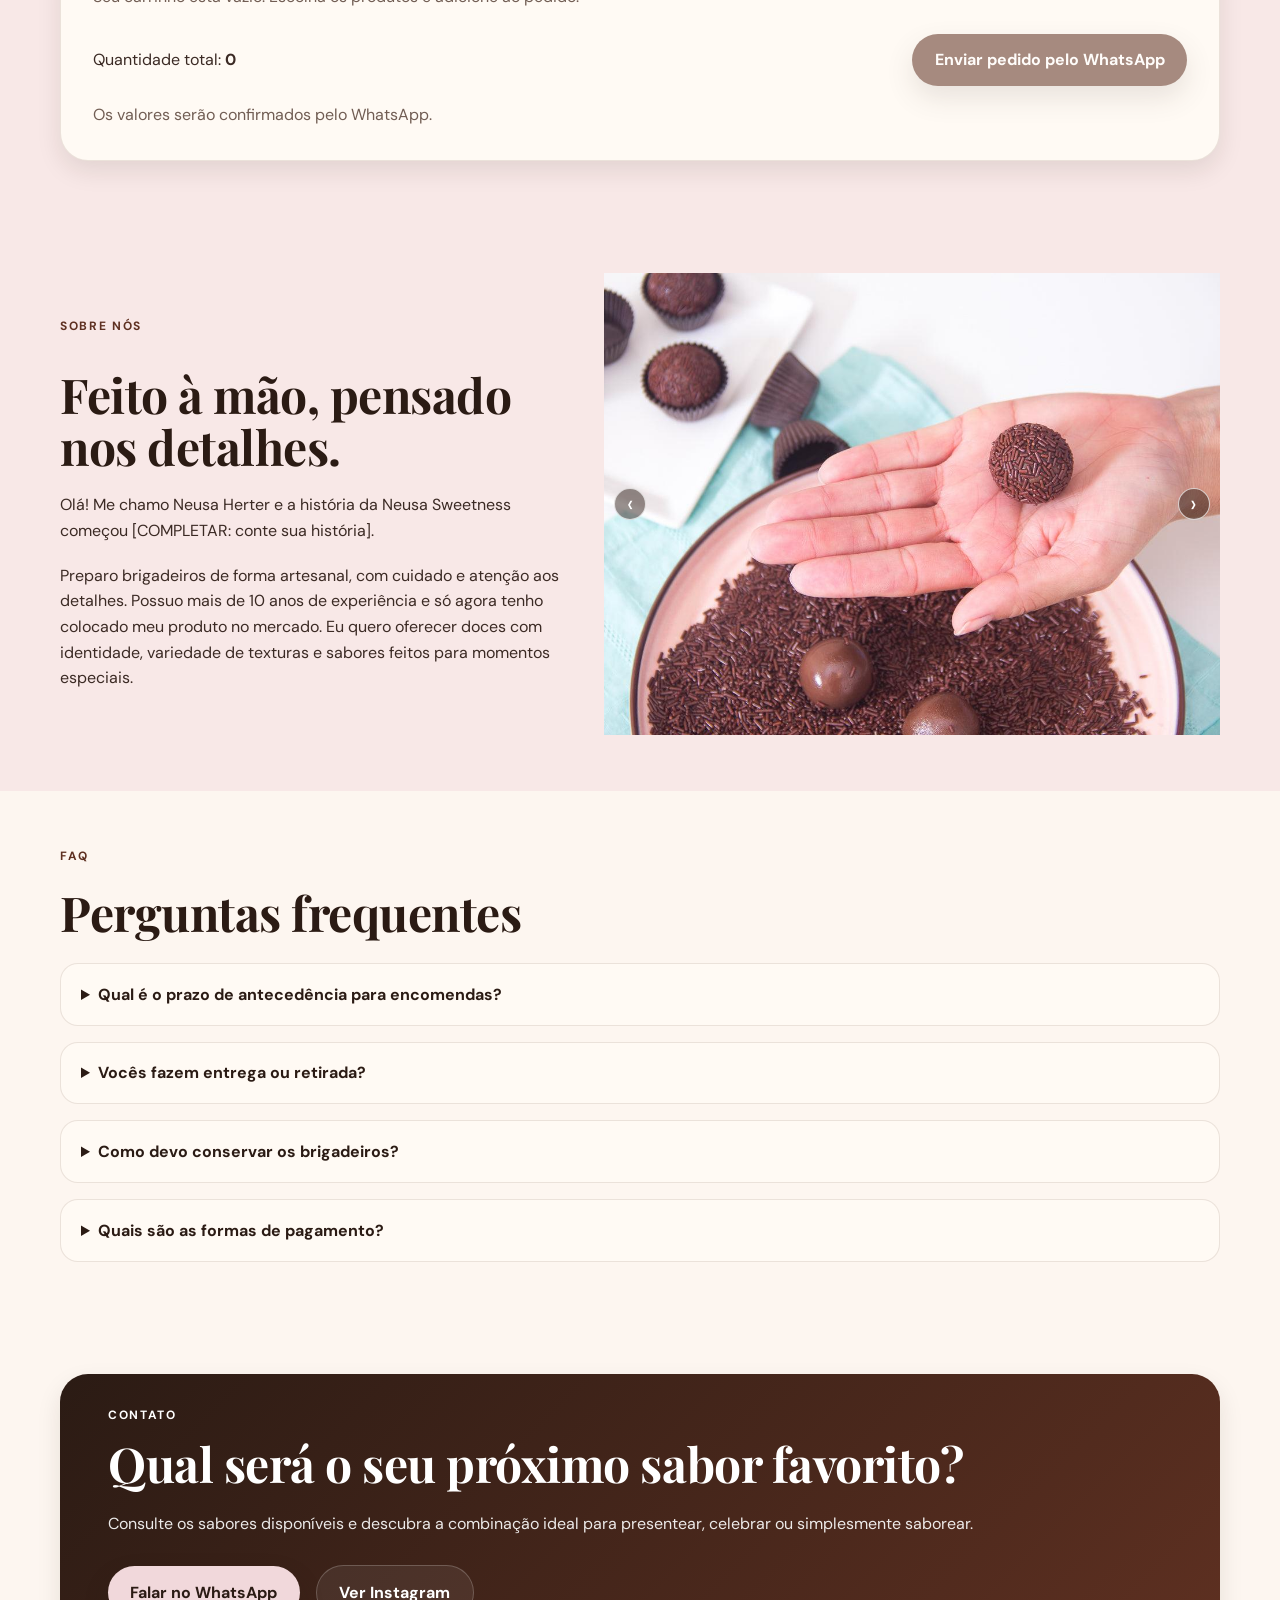
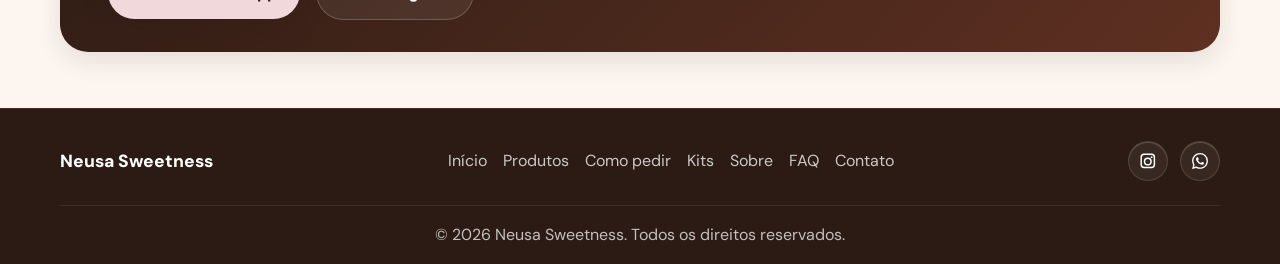
==== commit cada597b: "Colocando carrossel de para ingredientes nos cards" ====
--- a/index.html
+++ b/index.html
@@ -19,7 +19,7 @@
     <meta property="og:image" content="Imagens/logo.jpg" />
     <meta property="og:locale" content="pt_BR" />
     <title>Neusa Sweetness</title>
-    <link rel="icon" href="Imagens/logo.jpg" type="image/jpeg" />
+    <link rel="icon" href="Imagens/favicon_transparent_90x90.png" type="image/png" />
     <link rel="preconnect" href="https://fonts.googleapis.com" />
     <link rel="preconnect" href="https://fonts.gstatic.com" crossorigin />
     <link
@@ -113,6 +113,11 @@
             <article class="product-card">
               <div class="media-carousel">
                 <img src="Imagens/Tradicional.png" alt="Brigadeiro Tradicional" width="600" height="450" loading="lazy" decoding="async" class="is-active">
+                <div class="carousel-info-slide" data-carousel-slide>
+                  <h4>Ingredientes e produtos utilizados</h4>
+                  <p><strong>Ingredientes:</strong> [COMPLETAR]</p>
+                  <p><strong>Produtos utilizados:</strong> [COMPLETAR]</p>
+                </div>
                 <button class="carousel-control carousel-control--previous" type="button" data-carousel-prev aria-label="Imagem anterior: Brigadeiro Tradicional" hidden>&#8249;</button>
                 <button class="carousel-control carousel-control--next" type="button" data-carousel-next aria-label="Próxima imagem: Brigadeiro Tradicional" hidden>&#8250;</button>
               </div>
@@ -139,6 +144,11 @@
               <div class="media-carousel">
                 <img src="Imagens/uva-1.jpg" alt="Brigadeiro Tradicional com Uva" width="600" height="450" loading="lazy" decoding="async" class="is-active">
                 <img src="Imagens/uva-2.jpg" alt="Brigadeiro Tradicional com Uva" width="600" height="450" loading="lazy" decoding="async" />
+                <div class="carousel-info-slide" data-carousel-slide>
+                  <h4>Ingredientes e produtos utilizados</h4>
+                  <p><strong>Ingredientes:</strong> [COMPLETAR]</p>
+                  <p><strong>Produtos utilizados:</strong> [COMPLETAR]</p>
+                </div>
                 <button class="carousel-control carousel-control--previous" type="button" data-carousel-prev aria-label="Imagem anterior: Brigadeiro Tradicional com Uva">&#8249;</button>
                 <button class="carousel-control carousel-control--next" type="button" data-carousel-next aria-label="Próxima imagem: Brigadeiro Tradicional com Uva">&#8250;</button>
               </div>
@@ -164,6 +174,11 @@
             <article class="product-card">
               <div class="media-carousel">
                 <img src="Imagens/cafe.png" alt="Brigadeiro de Chocolate com Café" width="600" height="450" loading="lazy" decoding="async" class="is-active">
+                <div class="carousel-info-slide" data-carousel-slide>
+                  <h4>Ingredientes e produtos utilizados</h4>
+                  <p><strong>Ingredientes:</strong> [COMPLETAR]</p>
+                  <p><strong>Produtos utilizados:</strong> [COMPLETAR]</p>
+                </div>
                 <button class="carousel-control carousel-control--previous" type="button" data-carousel-prev aria-label="Imagem anterior: Brigadeiro de Chocolate com Café" hidden>&#8249;</button>
                 <button class="carousel-control carousel-control--next" type="button" data-carousel-next aria-label="Próxima imagem: Brigadeiro de Chocolate com Café" hidden>&#8250;</button>
               </div>
@@ -174,7 +189,7 @@
                     <h3 class="product-name">Brigadeiro de Chocolate com Café</h3>
                   </div>
                 </div>
-                <p class="product-description">Chocolate e café em uma combinação marcante, aromática e equilibrada.</p>
+                <p class="product-description">Chocolate amargo e café em uma combinação marcante, aromática e equilibrada.</p>
                 <div class="cart-add-controls">
                   <div class="quantity-control" role="group" aria-label="Quantidade">
                     <span class="visually-hidden">Quantidade de Brigadeiro de Chocolate com Café</span>
@@ -189,6 +204,11 @@
             <article class="product-card">
               <div class="media-carousel">
                 <img src="Imagens/Castanha-de-caju-1.jpg" alt="Brigadeiro de Castanha de Caju" width="600" height="450" loading="lazy" decoding="async" class="is-active">
+                <div class="carousel-info-slide" data-carousel-slide>
+                  <h4>Ingredientes e produtos utilizados</h4>
+                  <p><strong>Ingredientes:</strong> [COMPLETAR]</p>
+                  <p><strong>Produtos utilizados:</strong> [COMPLETAR]</p>
+                </div>
                 <button class="carousel-control carousel-control--previous" type="button" data-carousel-prev aria-label="Imagem anterior: Brigadeiro de Castanha de Caju" hidden>&#8249;</button>
                 <button class="carousel-control carousel-control--next" type="button" data-carousel-next aria-label="Próxima imagem: Brigadeiro de Castanha de Caju" hidden>&#8250;</button>
               </div>
@@ -215,6 +235,11 @@
               <div class="media-carousel">
                 <img src="Imagens/ninho-com-nutella-1.jpg" alt="Brigadeiro de Ninho com Nutella" width="600" height="450" loading="lazy" decoding="async" class="is-active">
                 <img src="Imagens/ninho-com-nutella-2.jpg" alt="Brigadeiro de Ninho com Nutella" width="600" height="450" loading="lazy" decoding="async" />
+                <div class="carousel-info-slide" data-carousel-slide>
+                  <h4>Ingredientes e produtos utilizados</h4>
+                  <p><strong>Ingredientes:</strong> [COMPLETAR]</p>
+                  <p><strong>Produtos utilizados:</strong> [COMPLETAR]</p>
+                </div>
                 <button class="carousel-control carousel-control--previous" type="button" data-carousel-prev aria-label="Imagem anterior: Brigadeiro de Ninho com Nutella">&#8249;</button>
                 <button class="carousel-control carousel-control--next" type="button" data-carousel-next aria-label="Próxima imagem: Brigadeiro de Ninho com Nutella">&#8250;</button>
               </div>
@@ -241,6 +266,11 @@
               <div class="media-carousel">
                 <img src="Imagens/gorgonzola-1.jpg" alt="Brigadeiro de Queijo Gorgonzola com Geleia de Amora" width="600" height="450" loading="lazy" decoding="async" class="is-active">
                 <img src="Imagens/gorgonzola-2.jpg" alt="Brigadeiro de Queijo Gorgonzola com Geleia de Amora" width="600" height="450" loading="lazy" decoding="async" />
+                <div class="carousel-info-slide" data-carousel-slide>
+                  <h4>Ingredientes e produtos utilizados</h4>
+                  <p><strong>Ingredientes:</strong> [COMPLETAR]</p>
+                  <p><strong>Produtos utilizados:</strong> [COMPLETAR]</p>
+                </div>
                 <button class="carousel-control carousel-control--previous" type="button" data-carousel-prev aria-label="Imagem anterior: Brigadeiro de Queijo Gorgonzola com Geleia de Amora">&#8249;</button>
                 <button class="carousel-control carousel-control--next" type="button" data-carousel-next aria-label="Próxima imagem: Brigadeiro de Queijo Gorgonzola com Geleia de Amora">&#8250;</button>
               </div>
@@ -420,12 +450,12 @@
             <p class="eyebrow">Sobre nós</p>
             <h2>Feito à mão, pensado nos detalhes.</h2>
             <p>
-              Olá! Eu sou [COMPLETAR: nome completo] e a história da Neusa Sweetness começou
+              Olá! Me chamo Neusa Herter e a história da Neusa Sweetness começou
               [COMPLETAR: conte sua história].
             </p>
             <p>
               Preparo brigadeiros de forma artesanal, com cuidado e atenção aos detalhes.
-              Estou há [COMPLETAR: tempo de experiência] na confeitaria e quero oferecer
+              Possuo mais de 10 anos de experiência e só agora tenho colocado meu produto no mercado. Eu quero oferecer
               doces com identidade, variedade de texturas e sabores feitos para momentos especiais.
             </p>
           </div>
--- a/style.css
+++ b/style.css
@@ -353,6 +353,7 @@
 .product-grid {
   display: grid;
   grid-template-columns: repeat(3, minmax(0, 1fr));
+  grid-auto-rows: 1fr;
   gap: 1.5rem;
 }
 
@@ -392,23 +393,51 @@
   box-shadow: 0 16px 38px rgba(43, 27, 20, 0.12);
 }
 
-.media-carousel > img {
+.media-carousel > img,
+.media-carousel > [data-carousel-slide] {
   position: absolute;
   inset: 0;
   width: 100%;
   height: 100%;
-  object-fit: cover;
   opacity: 0;
   visibility: hidden;
   z-index: 0;
   transition: opacity 0s linear 0.6s, visibility 0s linear 0.6s;
 }
 
-.media-carousel > img.is-active {
+.media-carousel > img {
+  object-fit: cover;
+}
+
+.media-carousel > img.is-active,
+.media-carousel > [data-carousel-slide].is-active {
   opacity: 1;
   visibility: visible;
   z-index: 1;
   transition: opacity 0.6s ease;
+}
+
+.carousel-info-slide {
+  display: flex;
+  flex-direction: column;
+  justify-content: center;
+  gap: 0.65rem;
+  padding: clamp(1rem, 4vw, 2rem) clamp(3rem, 7vw, 4rem);
+  overflow-y: auto;
+  background: linear-gradient(135deg, var(--rose-100), var(--rose-300));
+  color: var(--chocolate-900);
+}
+
+.carousel-info-slide h4 {
+  margin: 0;
+  font-family: "Playfair Display", Georgia, serif;
+  font-size: clamp(1rem, 2vw, 1.35rem);
+  line-height: 1.2;
+}
+
+.carousel-info-slide p {
+  font-size: clamp(0.8rem, 1.5vw, 0.95rem);
+  line-height: 1.4;
 }
 
 .carousel-control {
@@ -448,9 +477,9 @@
 }
 
 .product-body {
-  display: grid;
+  display: flex;
   flex: 1;
-  align-content: start;
+  flex-direction: column;
   gap: 0.9rem;
   padding: 1.25rem 1.2rem 1.35rem;
 }
@@ -482,16 +511,19 @@
 }
 
 .cart-add-controls {
-  display: flex;
-  align-items: center;
+  display: grid;
+  grid-template-columns: repeat(2, minmax(0, 1fr));
+  align-items: stretch;
   gap: 0.6rem;
   margin-top: auto;
 }
 
 .quantity-control {
   display: inline-flex;
-  align-items: center;
-  justify-self: start;
+  width: 100%;
+  min-width: 0;
+  height: 2.625rem;
+  align-items: center;
   overflow: hidden;
   border: 1px solid var(--border);
   border-radius: 999px;
@@ -499,7 +531,8 @@
 }
 
 .quantity-control button {
-  width: 2.5rem;
+  flex: 0 0 2.25rem;
+  width: 2.25rem;
   height: 2.5rem;
   border: 0;
   background: transparent;
@@ -509,7 +542,9 @@
 }
 
 .quantity-control input {
-  width: 3rem;
+  flex: 1;
+  width: 1rem;
+  min-width: 0;
   height: 2.5rem;
   padding: 0;
   border: 0;
@@ -528,12 +563,18 @@
 }
 
 .product-action {
-  width: auto;
-  min-height: 2.5rem;
-  padding: 0.6rem 0.9rem;
+  width: 100%;
+  min-width: 0;
+  flex: none;
+  height: 2.625rem;
+  min-height: 2.625rem;
+  padding: 0.2rem 0.4rem;
   border: 0;
   cursor: pointer;
-  white-space: nowrap;
+  white-space: normal;
+  font-size: 0.75rem;
+  line-height: 1.1;
+  text-align: center;
 }
 
 .cart-panel {
@@ -948,13 +989,6 @@
     width: 100%;
   }
 
-  .cart-add-controls .product-action {
-    width: auto;
-    flex: 1;
-    padding-inline: 0.65rem;
-    font-size: 0.85rem;
-  }
-
   .product-footer {
     flex-direction: column;
     align-items: flex-start;
@@ -976,7 +1010,8 @@
     scroll-behavior: auto;
   }
 
-  .media-carousel > img {
+  .media-carousel > img,
+  .media-carousel > [data-carousel-slide] {
     transition: none;
   }
 
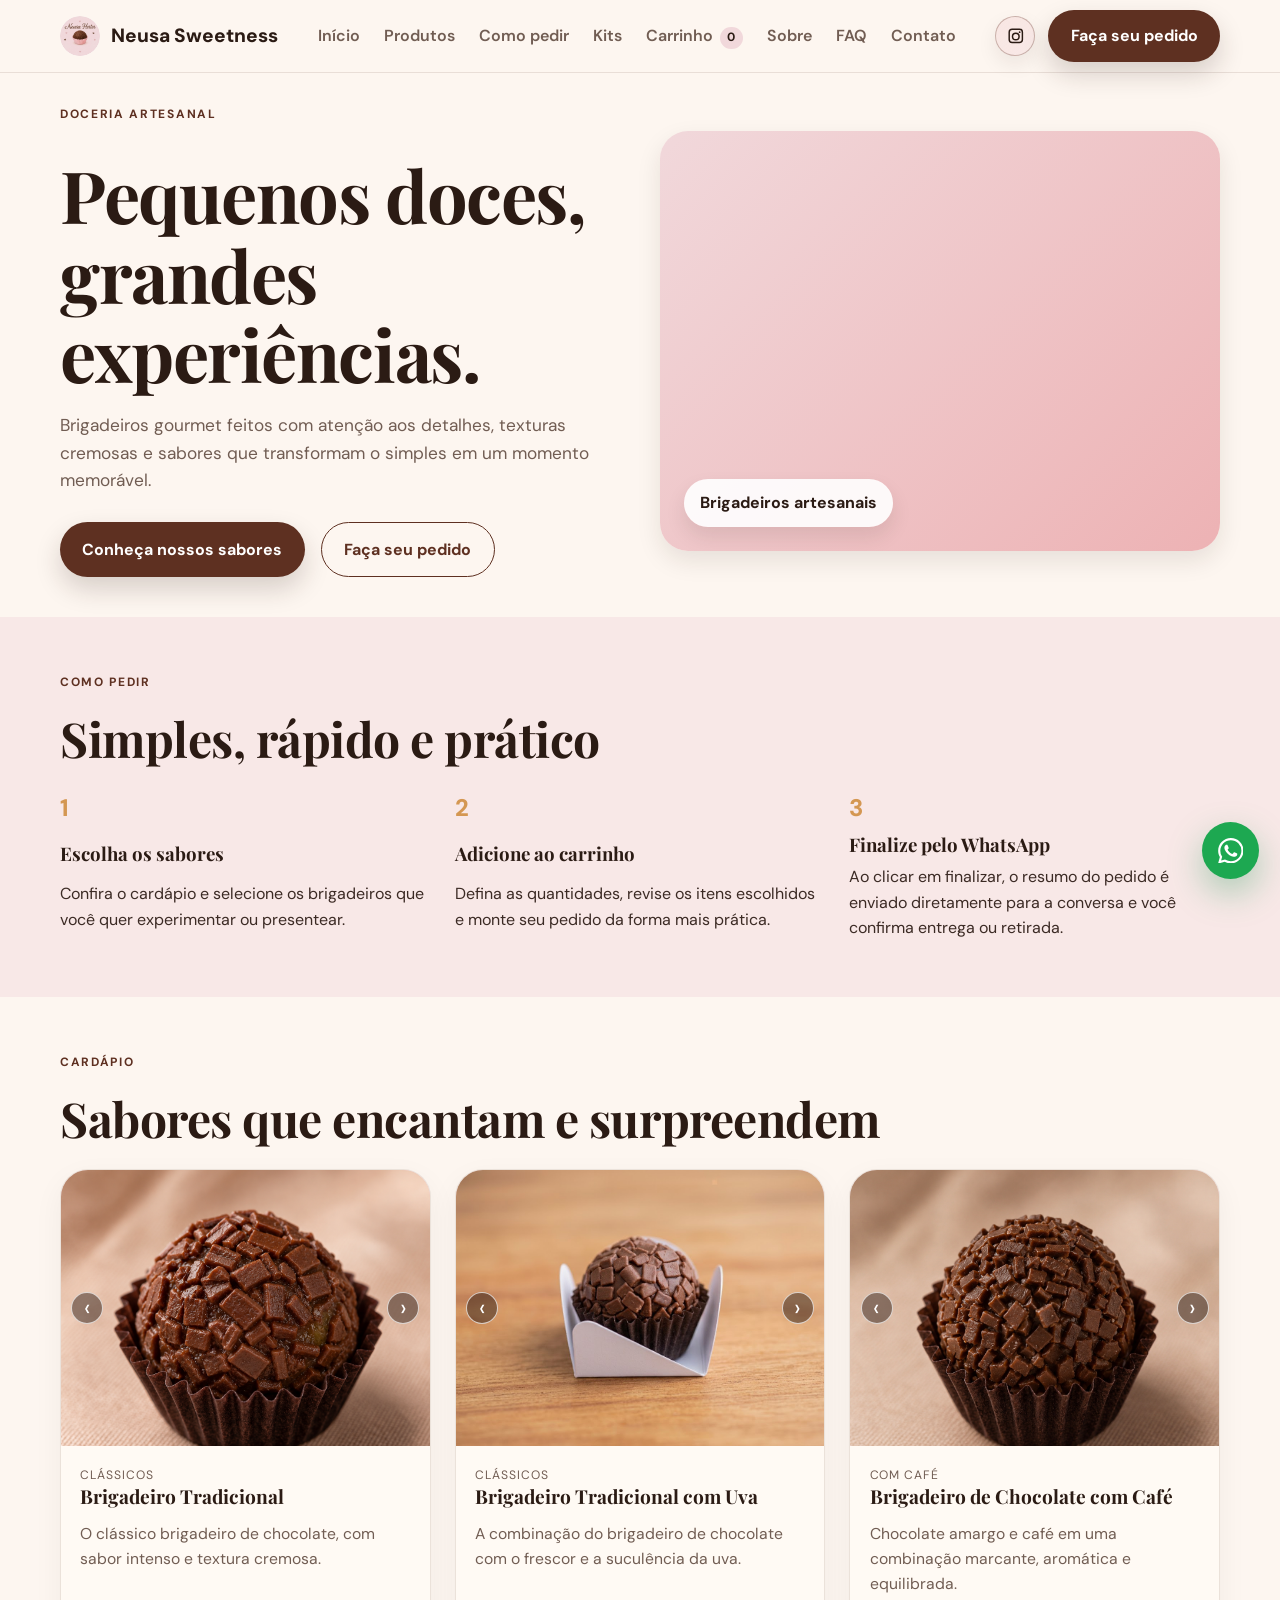
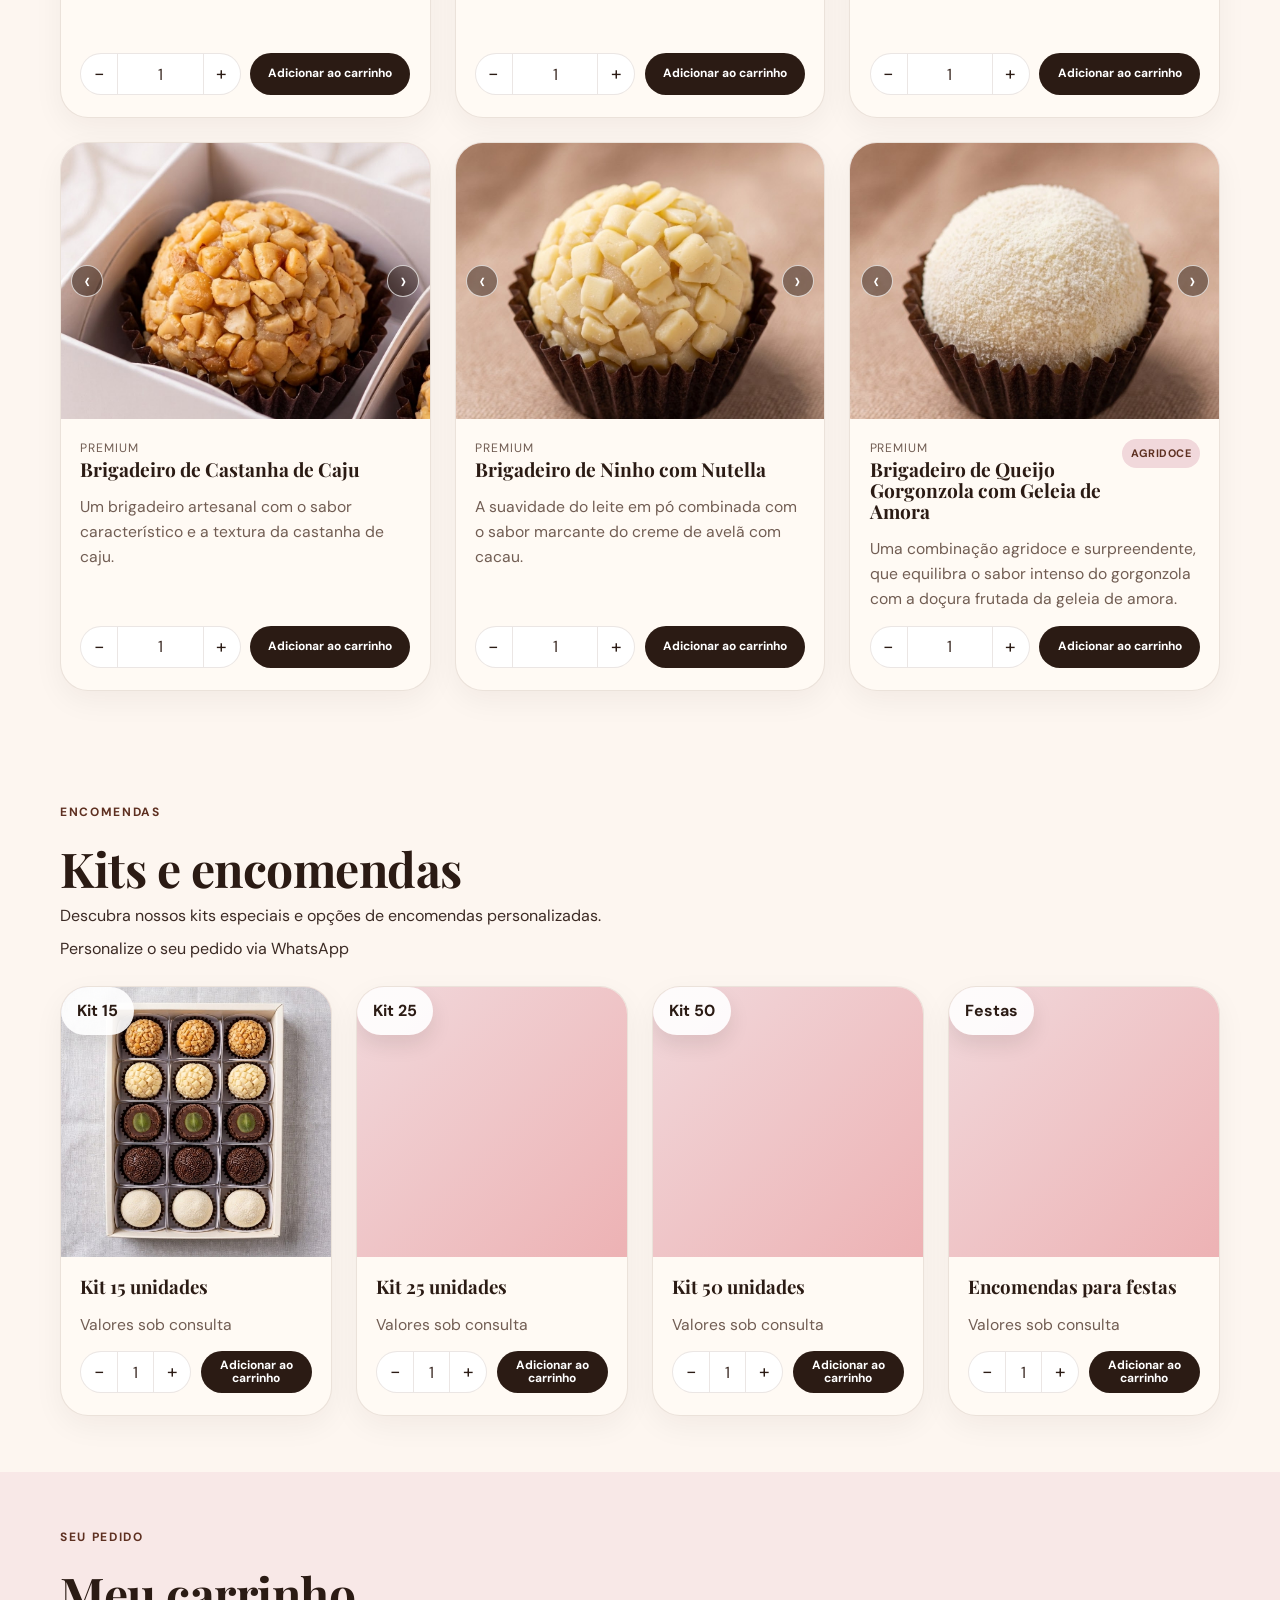
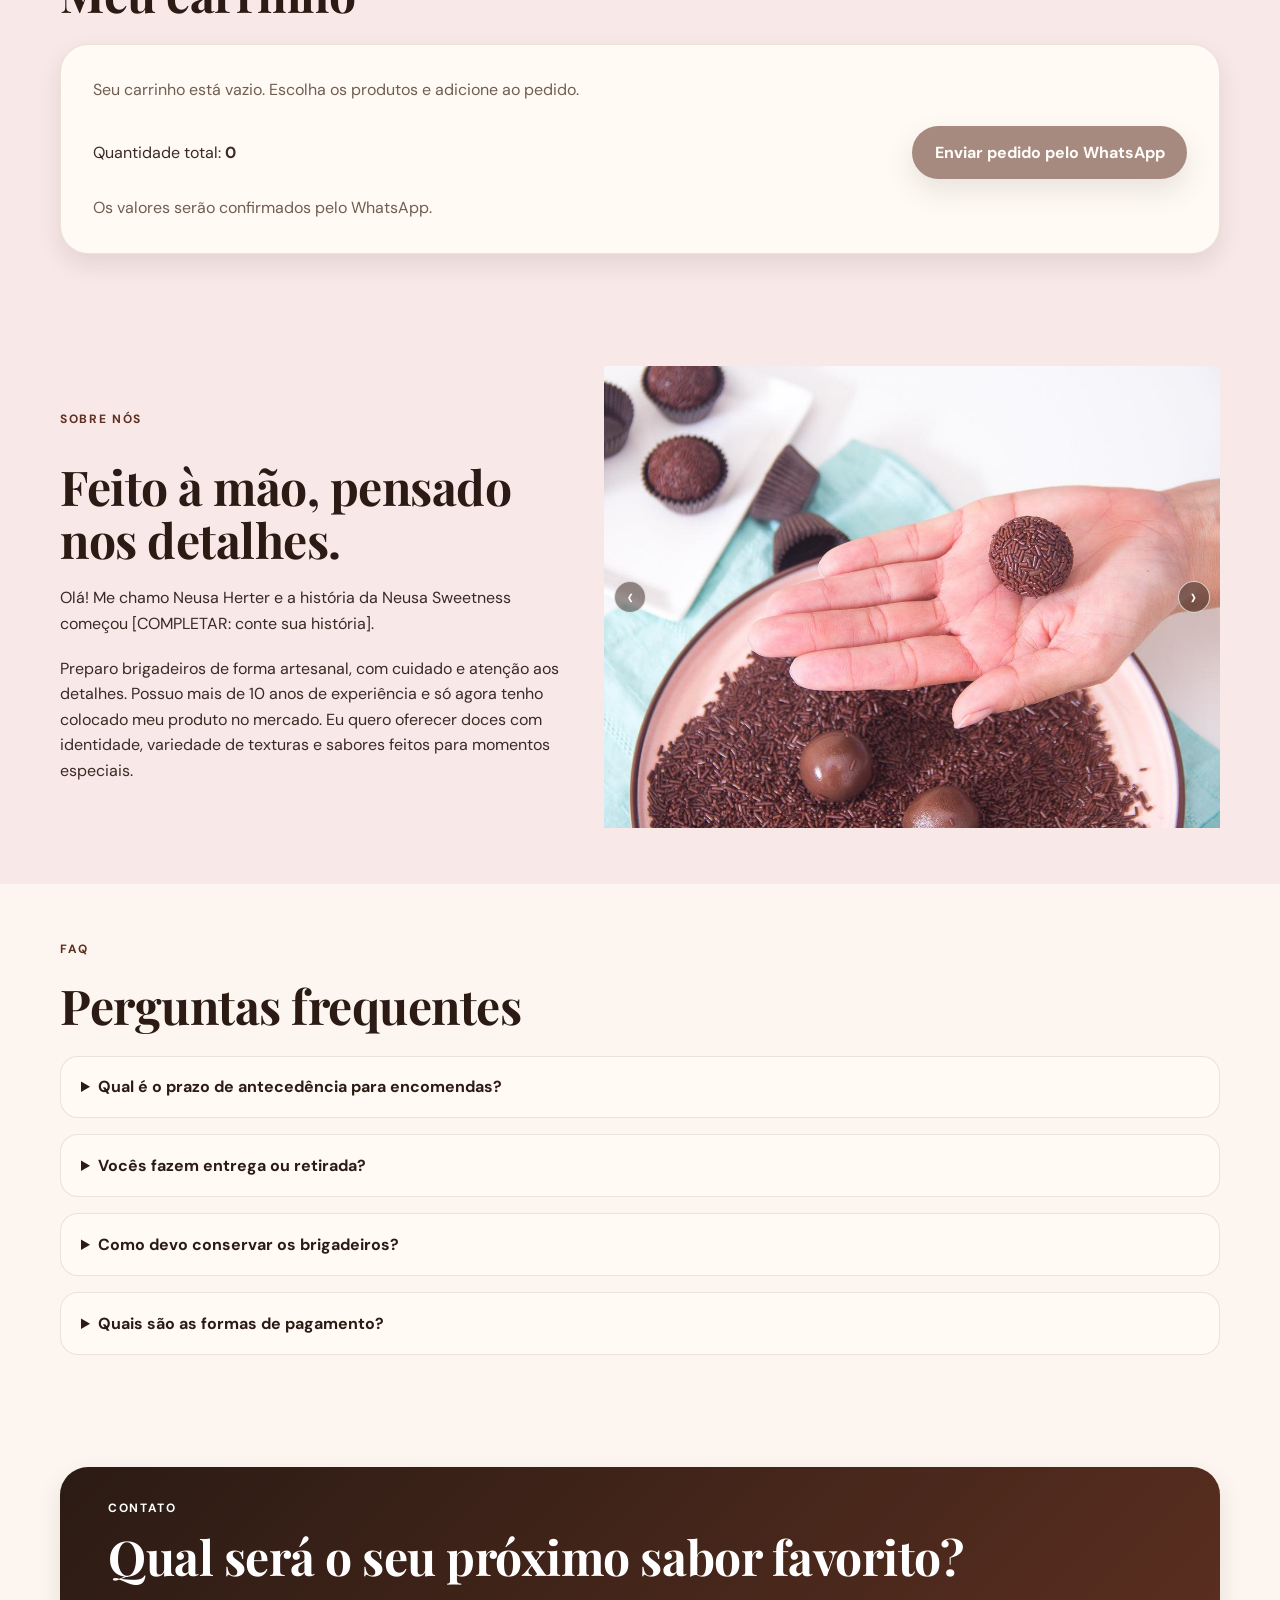
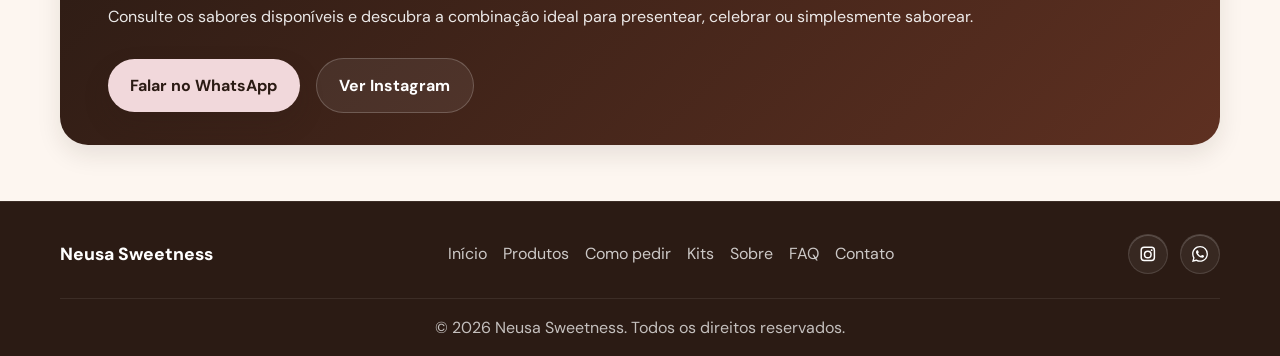
==== commit 9c7b5db8: "Update index.html" ====
--- a/index.html
+++ b/index.html
@@ -102,6 +102,35 @@
         </div>
       </section>
 
+      <section id="como-pedir" class="section-spacing section-tint">
+        <div class="container">
+          <div class="section-heading">
+            <p class="eyebrow">Como pedir</p>
+            <h2>Simples, rápido e prático</h2>
+          </div>
+
+          <ol class="steps">
+            <li>
+              <span class="step-number">1</span>
+              <h3>Escolha os sabores</h3>
+              <p>Confira o cardápio e selecione os brigadeiros que você quer experimentar ou presentear.</p>
+            </li>
+            <li>
+              <span class="step-number">2</span>
+              <h3>Adicione ao carrinho</h3>
+              <p>Defina as quantidades, revise os itens escolhidos e monte seu pedido da forma mais prática.</p>
+            </li>
+            <li>
+              <span class="step-number">3</span>
+              <h3>Finalize pelo WhatsApp</h3>
+              <p>Ao clicar em finalizar, o resumo do pedido é enviado diretamente para a conversa e você confirma entrega ou retirada.</p>
+            </li>
+          </ol>
+
+          
+        </div>
+      </section>
+
       <section id="produtos" class="products section-spacing">
         <div class="container">
           <div class="section-heading">
@@ -298,38 +327,13 @@
         </div>
       </section>
 
-      <section id="como-pedir" class="section-spacing section-tint">
-        <div class="container">
-          <div class="section-heading">
-            <p class="eyebrow">Como pedir</p>
-            <h2>Seu pedido em três passos</h2>
-          </div>
-
-          <ol class="steps">
-            <li>
-              <span class="step-number">1</span>
-              <h3>Escolha os sabores</h3>
-              <p>Veja as opções disponíveis no cardápio.</p>
-            </li>
-            <li>
-              <span class="step-number">2</span>
-              <h3>Chame no WhatsApp</h3>
-              <p>Envie sua seleção para conversar sobre o pedido.</p>
-            </li>
-            <li>
-              <span class="step-number">3</span>
-              <h3>Combine entrega ou retirada</h3>
-              <p>Alinhe conosco a melhor forma de receber o pedido.</p>
-            </li>
-          </ol>
-        </div>
-      </section>
-
       <section id="kits" class="section-spacing">
         <div class="container">
           <div class="section-heading">
             <p class="eyebrow">Encomendas</p>
             <h2>Kits e encomendas</h2>
+            <p>Descubra nossos kits especiais e opções de encomendas personalizadas.</p>
+            <p>Personalize o seu pedido via WhatsApp</p>
           </div>
 
           <div class="kits-grid">
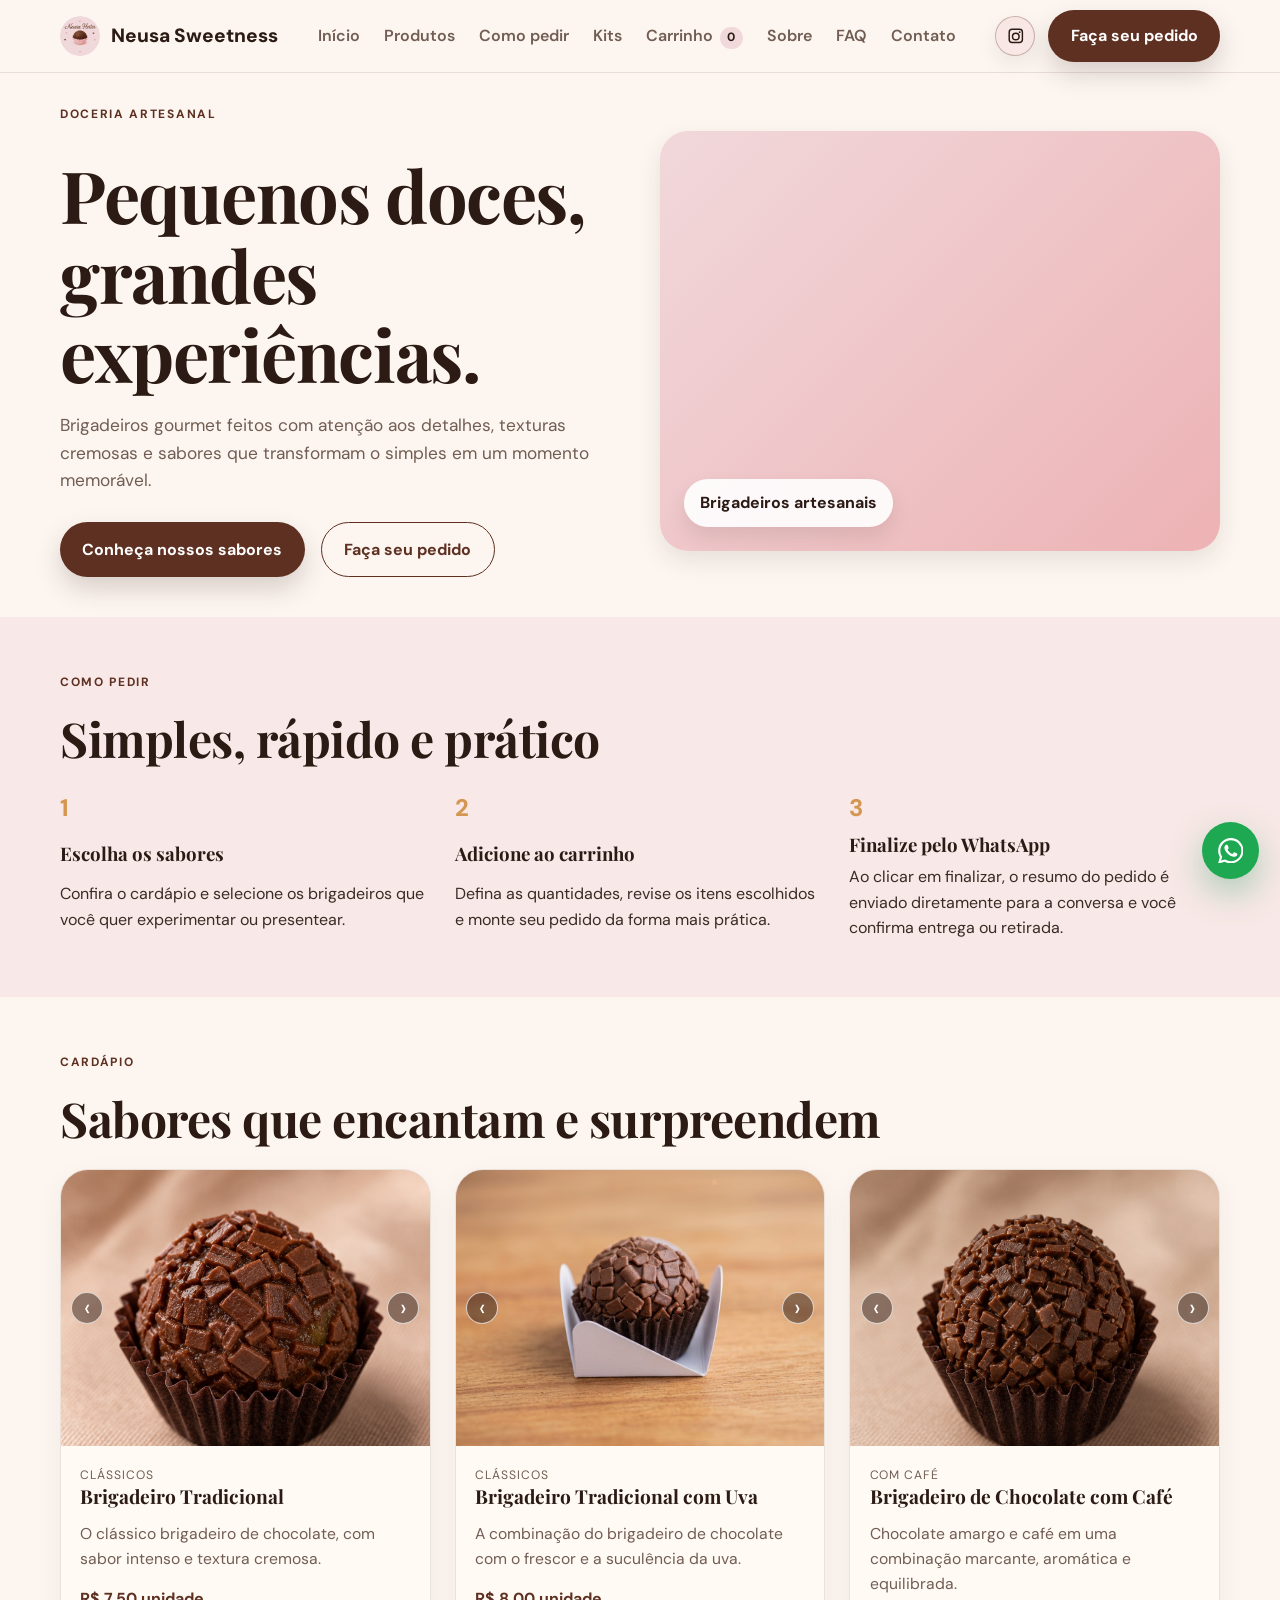
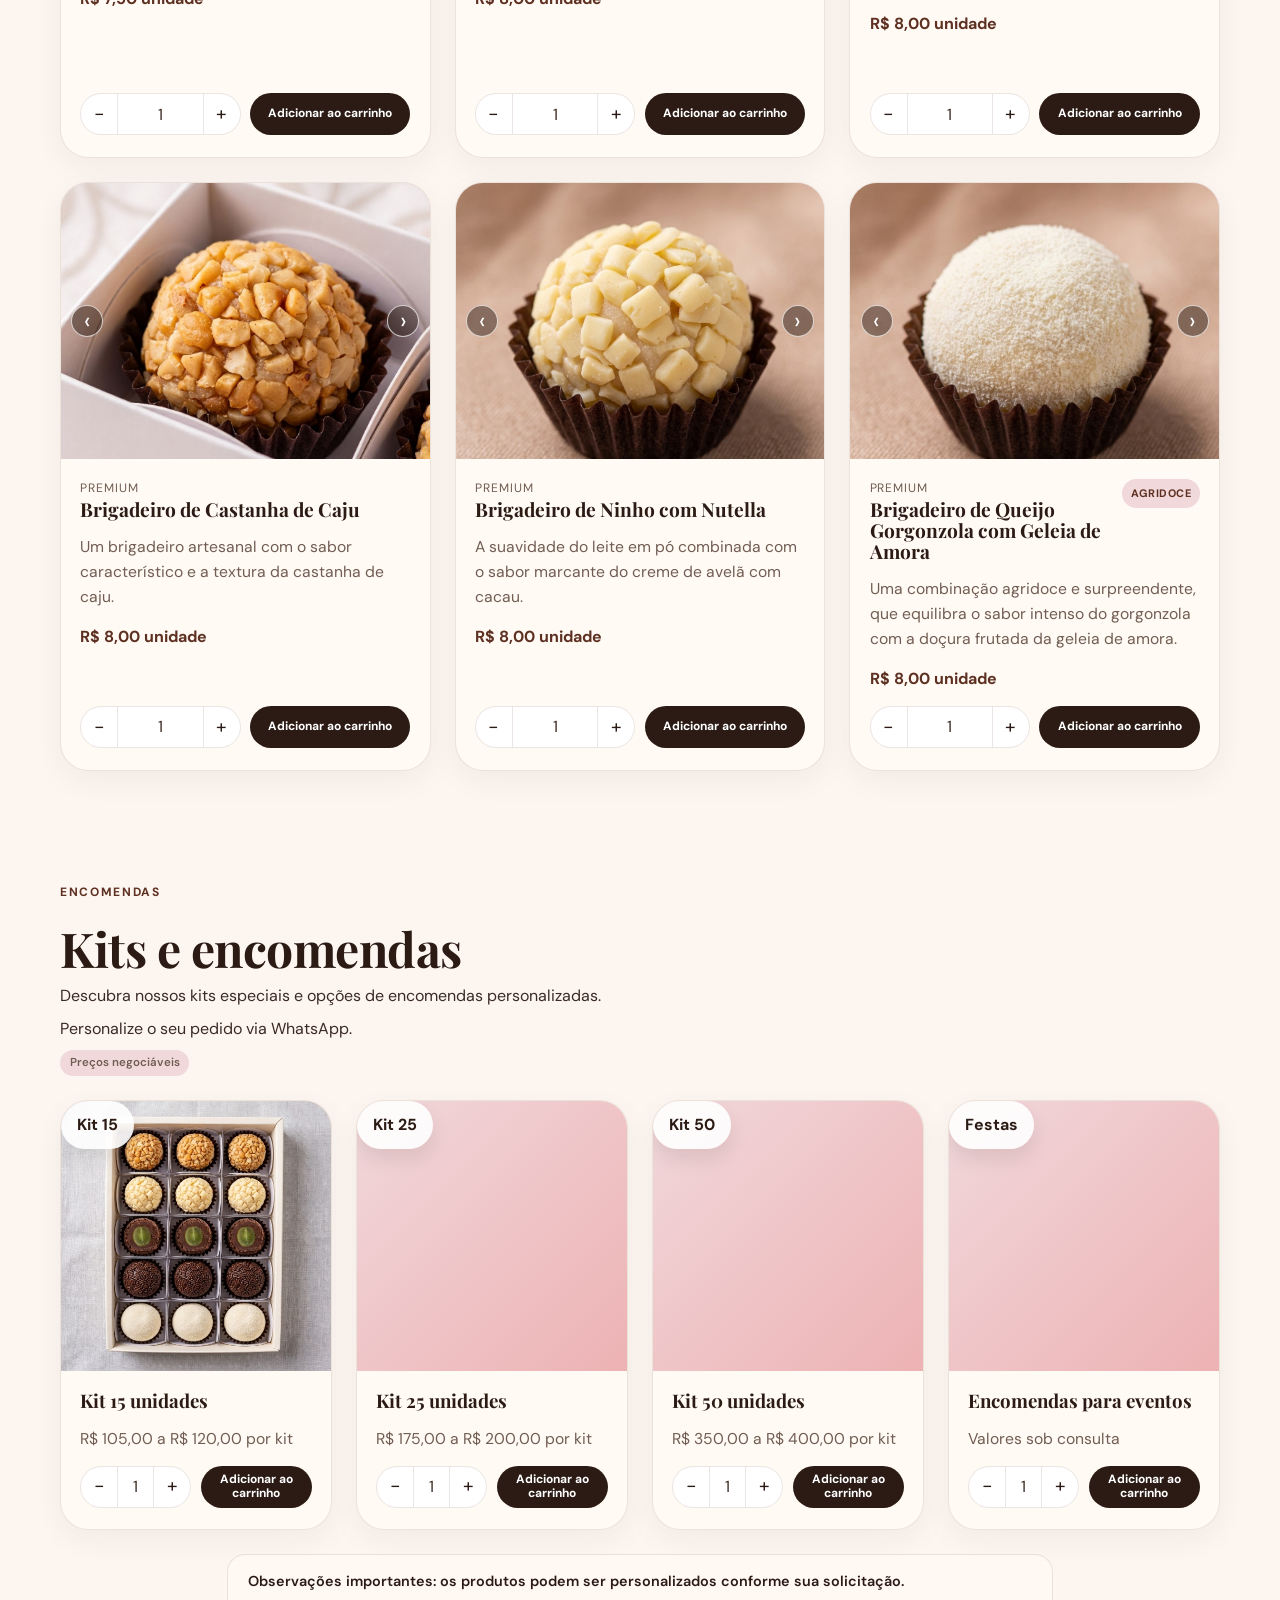
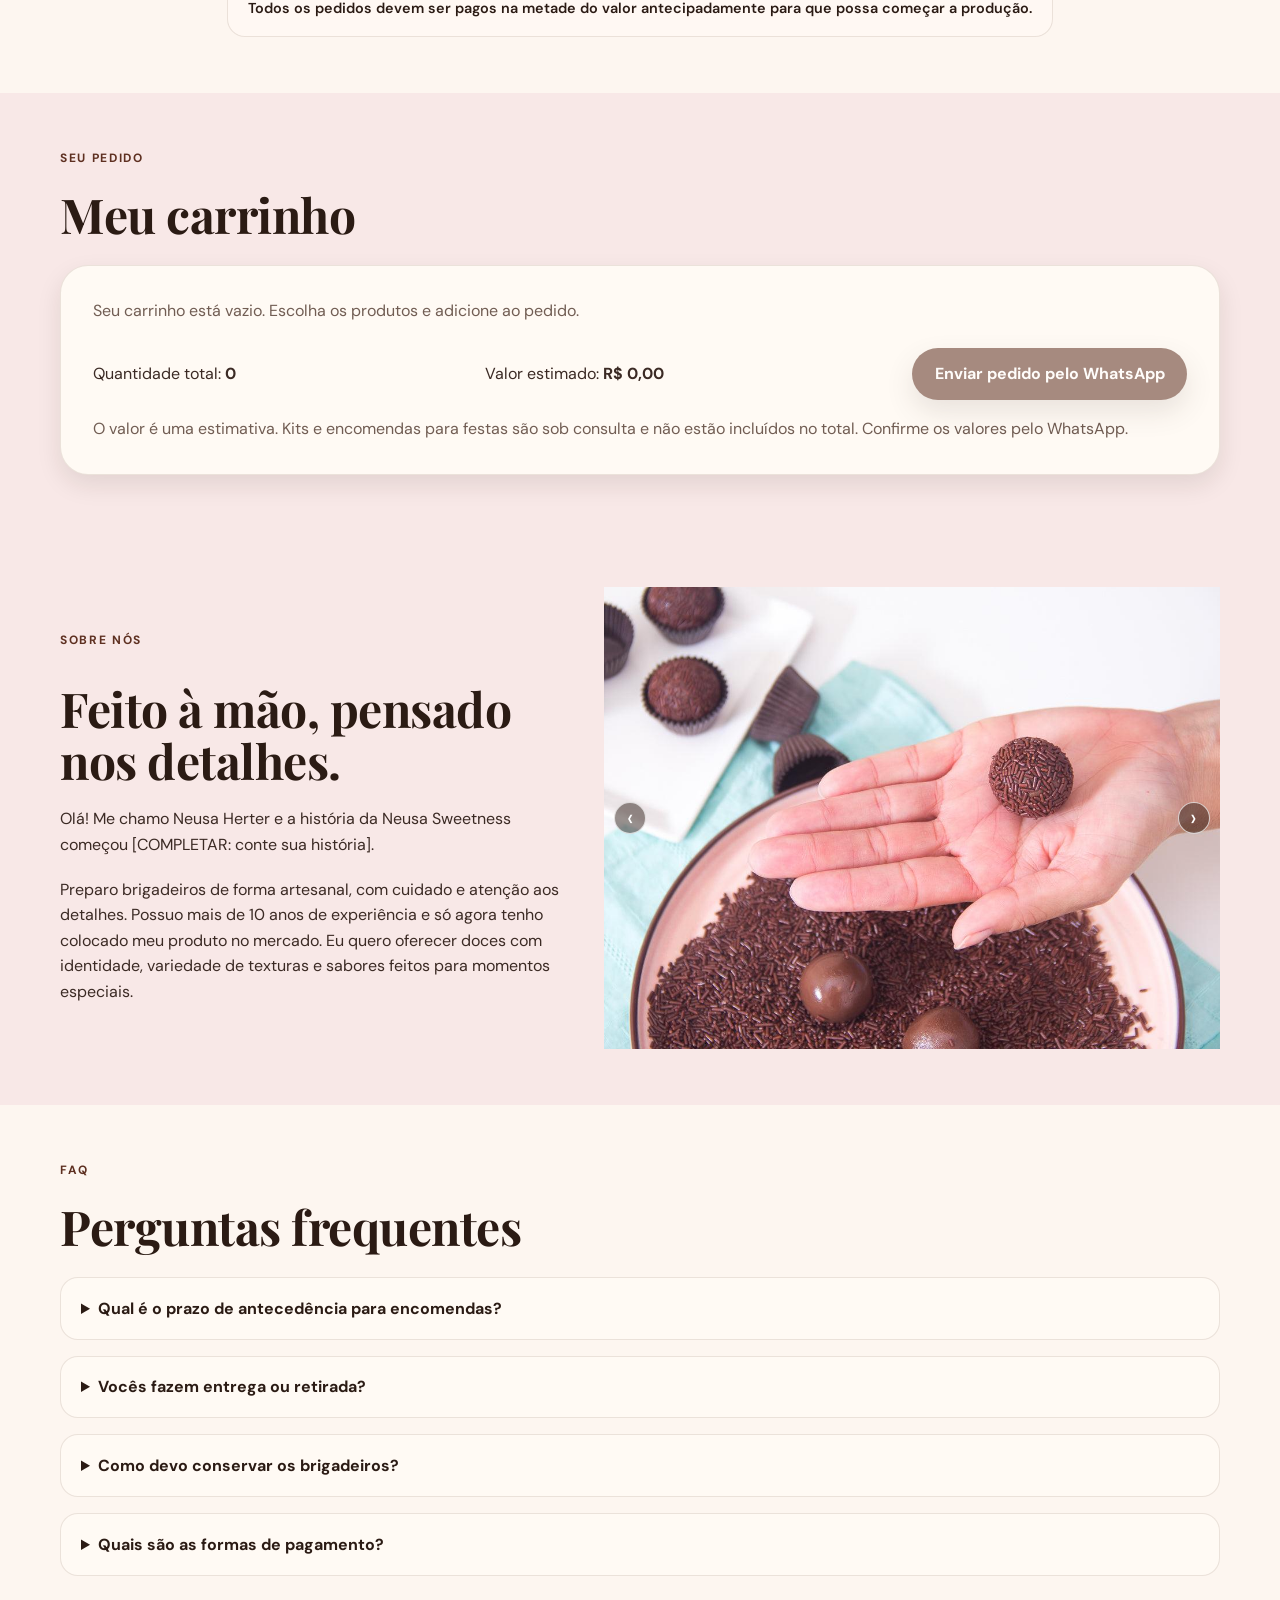
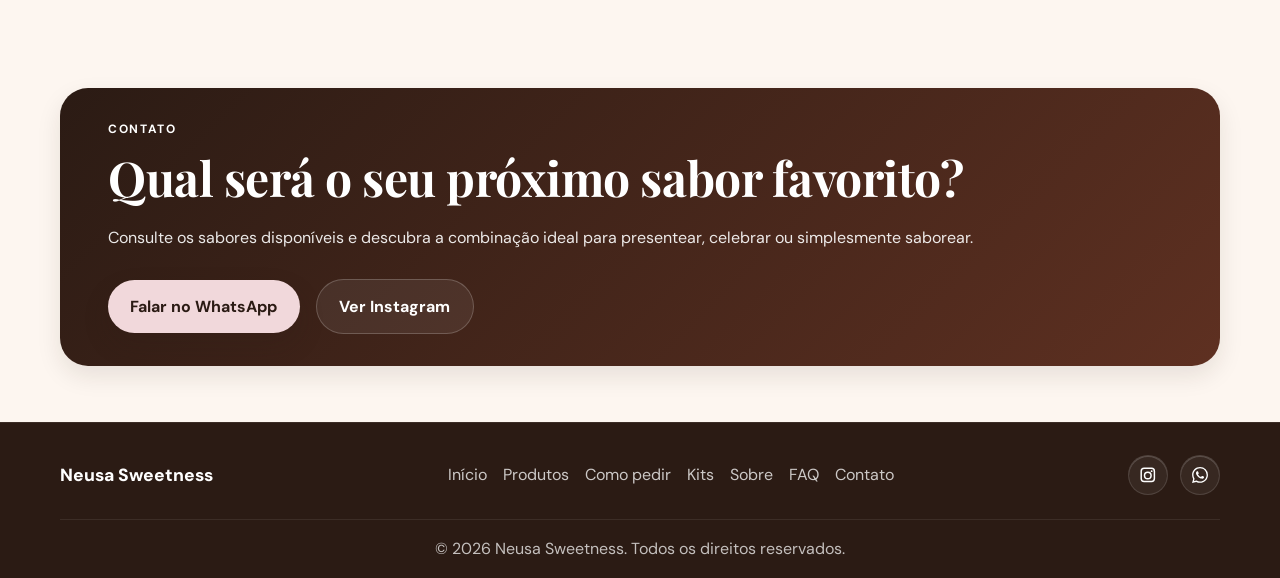
==== commit 1c87ea14: "Terminando alguns detalhes" ====
--- a/index.html
+++ b/index.html
@@ -139,7 +139,7 @@
           </div>
 
           <div class="product-grid">
-            <article class="product-card">
+            <article class="product-card" data-price-cents="750">
               <div class="media-carousel">
                 <img src="Imagens/Tradicional.png" alt="Brigadeiro Tradicional" width="600" height="450" loading="lazy" decoding="async" class="is-active">
                 <div class="carousel-info-slide" data-carousel-slide>
@@ -158,6 +158,7 @@
                   </div>
                 </div>
                 <p class="product-description">O clássico brigadeiro de chocolate, com sabor intenso e textura cremosa.</p>
+                <p class="product-price">R$ 7,50 unidade</p>
                 <div class="cart-add-controls">
                   <div class="quantity-control" role="group" aria-label="Quantidade">
                     <span class="visually-hidden">Quantidade de Brigadeiro Tradicional</span>
@@ -169,7 +170,7 @@
                 </div>
               </div>
             </article>
-            <article class="product-card">
+            <article class="product-card" data-price-cents="800">
               <div class="media-carousel">
                 <img src="Imagens/uva-1.jpg" alt="Brigadeiro Tradicional com Uva" width="600" height="450" loading="lazy" decoding="async" class="is-active">
                 <img src="Imagens/uva-2.jpg" alt="Brigadeiro Tradicional com Uva" width="600" height="450" loading="lazy" decoding="async" />
@@ -189,6 +190,7 @@
                   </div>
                 </div>
                 <p class="product-description">A combinação do brigadeiro de chocolate com o frescor e a suculência da uva.</p>
+                <p class="product-price">R$ 8,00 unidade</p>
                 <div class="cart-add-controls">
                   <div class="quantity-control" role="group" aria-label="Quantidade">
                     <span class="visually-hidden">Quantidade de Brigadeiro Tradicional com Uva</span>
@@ -200,7 +202,7 @@
                 </div>
               </div>
             </article>
-            <article class="product-card">
+            <article class="product-card" data-price-cents="800">
               <div class="media-carousel">
                 <img src="Imagens/cafe.png" alt="Brigadeiro de Chocolate com Café" width="600" height="450" loading="lazy" decoding="async" class="is-active">
                 <div class="carousel-info-slide" data-carousel-slide>
@@ -219,6 +221,7 @@
                   </div>
                 </div>
                 <p class="product-description">Chocolate amargo e café em uma combinação marcante, aromática e equilibrada.</p>
+                <p class="product-price">R$ 8,00 unidade</p>
                 <div class="cart-add-controls">
                   <div class="quantity-control" role="group" aria-label="Quantidade">
                     <span class="visually-hidden">Quantidade de Brigadeiro de Chocolate com Café</span>
@@ -230,7 +233,7 @@
                 </div>
               </div>
             </article>
-            <article class="product-card">
+            <article class="product-card" data-price-cents="800">
               <div class="media-carousel">
                 <img src="Imagens/Castanha-de-caju-1.jpg" alt="Brigadeiro de Castanha de Caju" width="600" height="450" loading="lazy" decoding="async" class="is-active">
                 <div class="carousel-info-slide" data-carousel-slide>
@@ -249,6 +252,7 @@
                   </div>
                 </div>
                 <p class="product-description">Um brigadeiro artesanal com o sabor característico e a textura da castanha de caju.</p>
+                <p class="product-price">R$ 8,00 unidade</p>
                 <div class="cart-add-controls">
                   <div class="quantity-control" role="group" aria-label="Quantidade">
                     <span class="visually-hidden">Quantidade de Brigadeiro de Castanha de Caju</span>
@@ -260,7 +264,7 @@
                 </div>
               </div>
             </article>
-            <article class="product-card">
+            <article class="product-card" data-price-cents="800">
               <div class="media-carousel">
                 <img src="Imagens/ninho-com-nutella-1.jpg" alt="Brigadeiro de Ninho com Nutella" width="600" height="450" loading="lazy" decoding="async" class="is-active">
                 <img src="Imagens/ninho-com-nutella-2.jpg" alt="Brigadeiro de Ninho com Nutella" width="600" height="450" loading="lazy" decoding="async" />
@@ -280,6 +284,7 @@
                   </div>
                 </div>
                 <p class="product-description">A suavidade do leite em pó combinada com o sabor marcante do creme de avelã com cacau.</p>
+                <p class="product-price">R$ 8,00 unidade</p>
                 <div class="cart-add-controls">
                   <div class="quantity-control" role="group" aria-label="Quantidade">
                     <span class="visually-hidden">Quantidade de Brigadeiro de Ninho com Nutella</span>
@@ -291,7 +296,7 @@
                 </div>
               </div>
             </article>
-            <article class="product-card">
+            <article class="product-card" data-price-cents="800">
               <div class="media-carousel">
                 <img src="Imagens/gorgonzola-1.jpg" alt="Brigadeiro de Queijo Gorgonzola com Geleia de Amora" width="600" height="450" loading="lazy" decoding="async" class="is-active">
                 <img src="Imagens/gorgonzola-2.jpg" alt="Brigadeiro de Queijo Gorgonzola com Geleia de Amora" width="600" height="450" loading="lazy" decoding="async" />
@@ -312,6 +317,7 @@
                   <span class="chip">Agridoce</span>
                 </div>
                 <p class="product-description">Uma combinação agridoce e surpreendente, que equilibra o sabor intenso do gorgonzola com a doçura frutada da geleia de amora.</p>
+                <p class="product-price">R$ 8,00 unidade</p>
                 <div class="cart-add-controls">
                   <div class="quantity-control" role="group" aria-label="Quantidade">
                     <span class="visually-hidden">Quantidade de Brigadeiro de Queijo Gorgonzola com Geleia de Amora</span>
@@ -333,11 +339,12 @@
             <p class="eyebrow">Encomendas</p>
             <h2>Kits e encomendas</h2>
             <p>Descubra nossos kits especiais e opções de encomendas personalizadas.</p>
-            <p>Personalize o seu pedido via WhatsApp</p>
+            <p>Personalize o seu pedido via WhatsApp.</p>
+            <span class="chip kits-price-note">Preços negociáveis</span>
           </div>
 
           <div class="kits-grid">
-            <article class="product-card">
+            <article class="product-card" data-price-min-cents="10500" data-price-max-cents="12000">
               <div class="media-carousel media-carousel--square">
                 <img
                   src="Imagens/kit-15-unidades.jpg"
@@ -352,7 +359,7 @@
               </div>
               <div class="product-body">
                 <h3>Kit 15 unidades</h3>
-                <p class="product-description">Valores sob consulta</p>
+                <p class="product-description">R$ 105,00 a R$ 120,00 por kit</p>
                 <div class="cart-add-controls">
                   <div class="quantity-control" role="group" aria-label="Quantidade">
                     <span class="visually-hidden">Quantidade de kits de 15 unidades</span>
@@ -364,13 +371,13 @@
                 </div>
               </div>
             </article>
-            <article class="product-card">
+            <article class="product-card" data-price-min-cents="17500" data-price-max-cents="20000">
               <div class="media-carousel media-carousel--square">
                 <span class="floating-badge">Kit 25</span>
               </div>
               <div class="product-body">
                 <h3>Kit 25 unidades</h3>
-                <p class="product-description">Valores sob consulta</p>
+                <p class="product-description">R$ 175,00 a R$ 200,00 por kit</p>
                 <div class="cart-add-controls">
                   <div class="quantity-control" role="group" aria-label="Quantidade">
                     <span class="visually-hidden">Quantidade de kits de 25 unidades</span>
@@ -382,13 +389,13 @@
                 </div>
               </div>
             </article>
-            <article class="product-card">
+            <article class="product-card" data-price-min-cents="35000" data-price-max-cents="40000">
               <div class="media-carousel media-carousel--square">
                 <span class="floating-badge">Kit 50</span>
               </div>
               <div class="product-body">
                 <h3>Kit 50 unidades</h3>
-                <p class="product-description">Valores sob consulta</p>
+                <p class="product-description">R$ 350,00 a R$ 400,00 por kit</p>
                 <div class="cart-add-controls">
                   <div class="quantity-control" role="group" aria-label="Quantidade">
                     <span class="visually-hidden">Quantidade de kits de 50 unidades</span>
@@ -405,11 +412,11 @@
                 <span class="floating-badge">Festas</span>
               </div>
               <div class="product-body">
-                <h3>Encomendas para festas</h3>
+                <h3>Encomendas para eventos</h3>
                 <p class="product-description">Valores sob consulta</p>
                 <div class="cart-add-controls">
                   <div class="quantity-control" role="group" aria-label="Quantidade">
-                    <span class="visually-hidden">Quantidade de encomendas para festas</span>
+                    <span class="visually-hidden">Quantidade de encomendas para eventos</span>
                     <button type="button" data-quantity-decrease aria-label="Diminuir quantidade">−</button>
                     <input type="number" min="1" step="1" value="1" data-item-quantity aria-label="Quantidade de encomendas para festas" />
                     <button type="button" data-quantity-increase aria-label="Aumentar quantidade">+</button>
@@ -418,6 +425,10 @@
                 </div>
               </div>
             </article>
+          </div>
+          <div class="esse-aqui">
+            <p>Observações importantes: os produtos podem ser personalizados conforme sua solicitação. </p>
+            <p>Todos os pedidos devem ser pagos na metade do valor antecipadamente para que possa começar a produção.</p>
           </div>
         </div>
       </section>
@@ -433,6 +444,7 @@
             <ul id="cart-items" class="cart-items" aria-live="polite"></ul>
             <div class="cart-summary">
               <p>Quantidade total: <strong id="cart-total">0</strong></p>
+              <p><span id="cart-price-label">Valor estimado:</span> <strong id="cart-price-total">R$ 0,00</strong></p>
               <a
                 id="cart-checkout"
                 class="primary-button"
@@ -443,7 +455,7 @@
                 tabindex="-1"
               >Enviar pedido pelo WhatsApp</a>
             </div>
-            <p class="cart-note">Os valores serão confirmados pelo WhatsApp.</p>
+            <p class="cart-note">O valor é uma estimativa. Kits e encomendas para festas são sob consulta e não estão incluídos no total. Confirme os valores pelo WhatsApp.</p>
           </div>
         </div>
       </section>
@@ -508,19 +520,21 @@
           <div class="faq-list">
             <details class="faq-item">
               <summary>Qual é o prazo de antecedência para encomendas?</summary>
-              <p>[COMPLETAR]</p>
+              <p>Fazer pedidos de encomendas com antecedência de até 48 horas.</p>
             </details>
             <details class="faq-item">
               <summary>Vocês fazem entrega ou retirada?</summary>
-              <p>[COMPLETAR]</p>
+              <p>Podemos fazer entregas para as localidades de Campinas e região. </p>
             </details>
             <details class="faq-item">
               <summary>Como devo conservar os brigadeiros?</summary>
-              <p>[COMPLETAR]</p>
+              <p>Para manter os brigadeiros fresquinhos e saborosos, guarde-os em um recipiente fechado na geladeira por até 7 dias.
+                  <br>
+              Antes de servir, retire-os cerca de 15 minutos antes para recuperar a cremosidade.</p>
             </details>
             <details class="faq-item">
               <summary>Quais são as formas de pagamento?</summary>
-              <p>[COMPLETAR]</p>
+              <p>No momento, aceitamos somente pagamentos via PIX.</p>
             </details>
           </div>
         </div>
--- a/style.css
+++ b/style.css
@@ -377,6 +377,27 @@
   gap: 1.5rem;
 }
 
+.esse-aqui {
+  display: grid;
+  gap: 0.35rem;
+  width: fit-content;
+  max-width: 100%;
+  margin: 1.5rem auto 0;
+  padding: clamp(0.8rem, 2.5vw, 1rem) clamp(1rem, 3vw, 1.25rem);
+  border: 1px solid var(--border);
+  border-radius: var(--radius-md);
+  background: rgba(255, 250, 244, 0.7);
+  color: var(--chocolate-900);
+  font-weight: 600;
+  font-size: 0.9rem;
+  line-height: 1.5;
+}
+.esse-aqui p {
+  margin: 0;
+  white-space: normal;
+}
+
+
 .product-card {
   display: flex;
   flex-direction: column;
@@ -610,7 +631,13 @@
 }
 
 .cart-item-name {
+  flex: 1;
   font-weight: 700;
+}
+
+.cart-item-price {
+  color: var(--muted);
+  font-size: 0.9rem;
 }
 
 .cart-item-actions {
@@ -697,6 +724,11 @@
 .product-description {
   color: var(--muted);
   font-size: 0.98rem;
+}
+
+.product-price {
+  color: var(--chocolate-700);
+  font-weight: 700;
 }
 
 .product-footer {
@@ -727,6 +759,16 @@
   font-weight: 700;
   letter-spacing: 0.04em;
   text-transform: uppercase;
+}
+
+.kits-price-note {
+  justify-self: start;
+  padding: 0.25rem 0.6rem;
+  color: var(--muted);
+  font-size: 0.72rem;
+  font-weight: 600;
+  letter-spacing: normal;
+  text-transform: none;
 }
 
 .photo-placeholder {
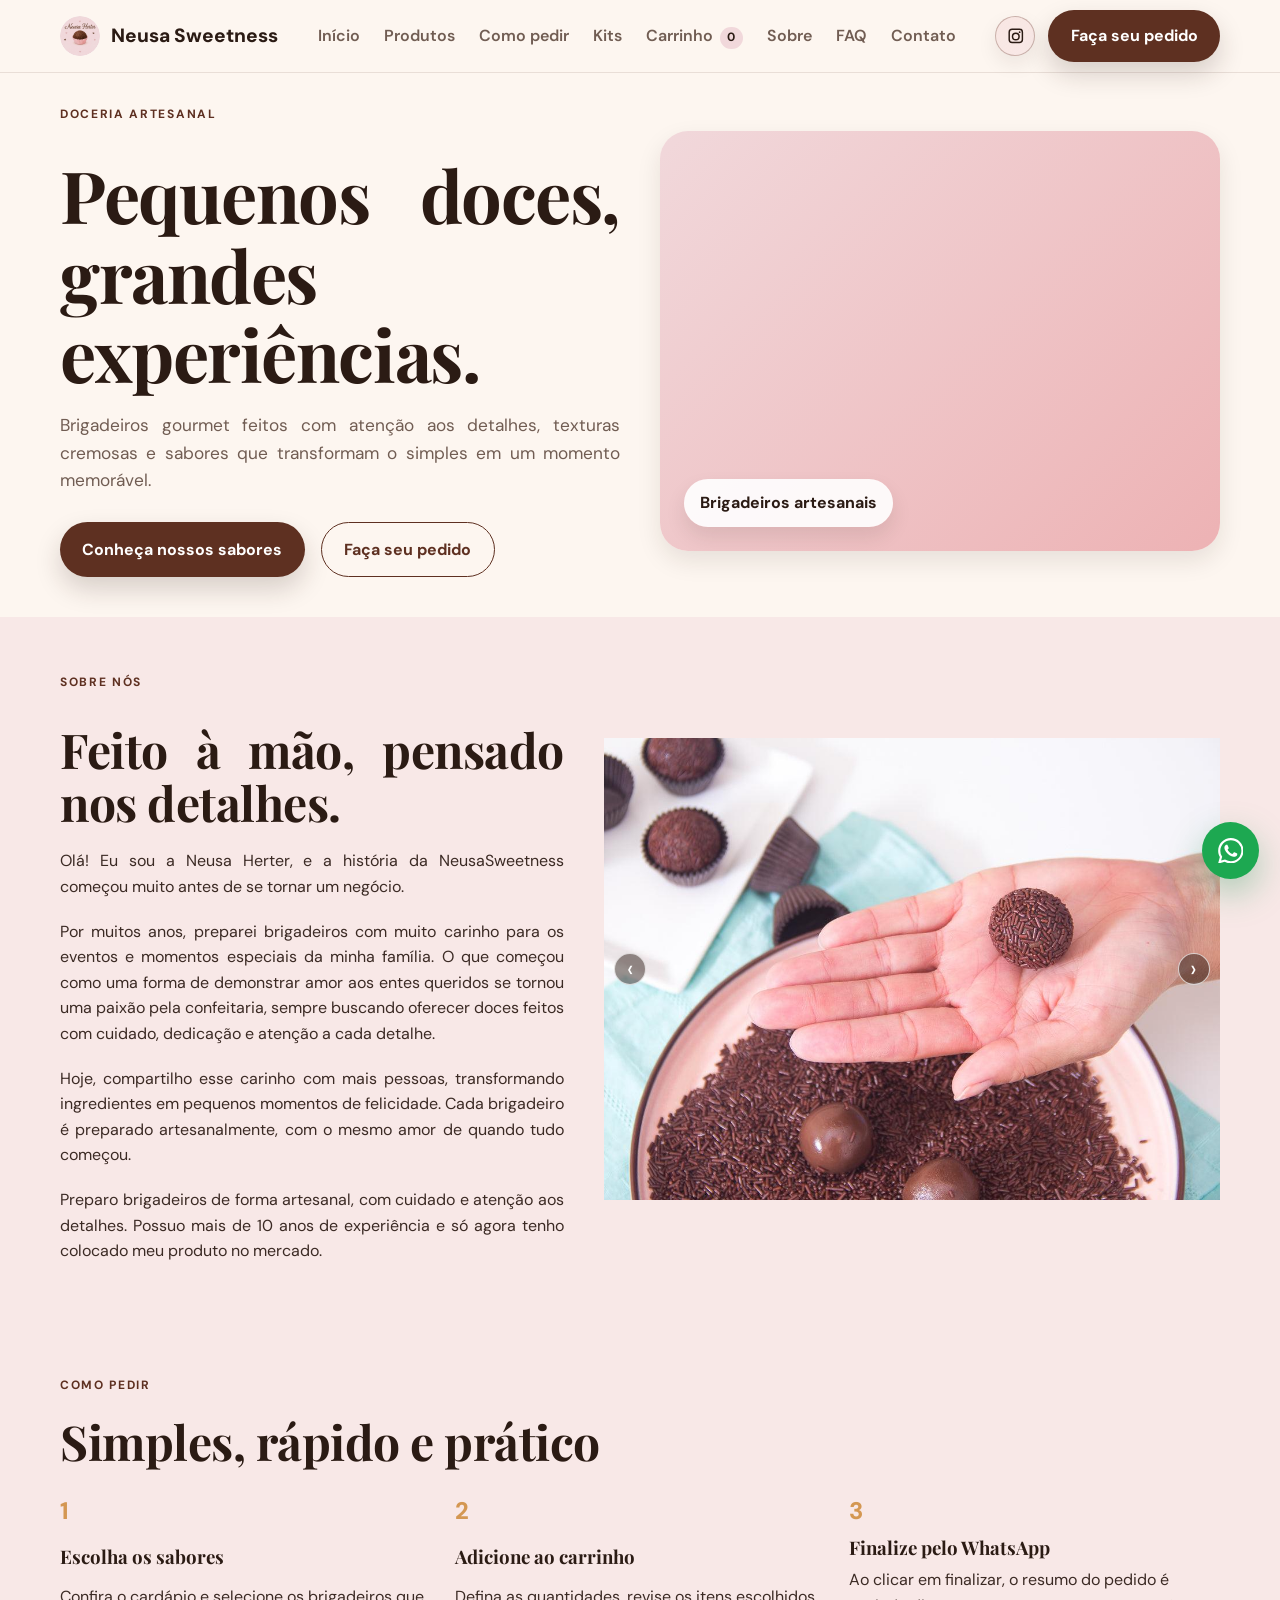
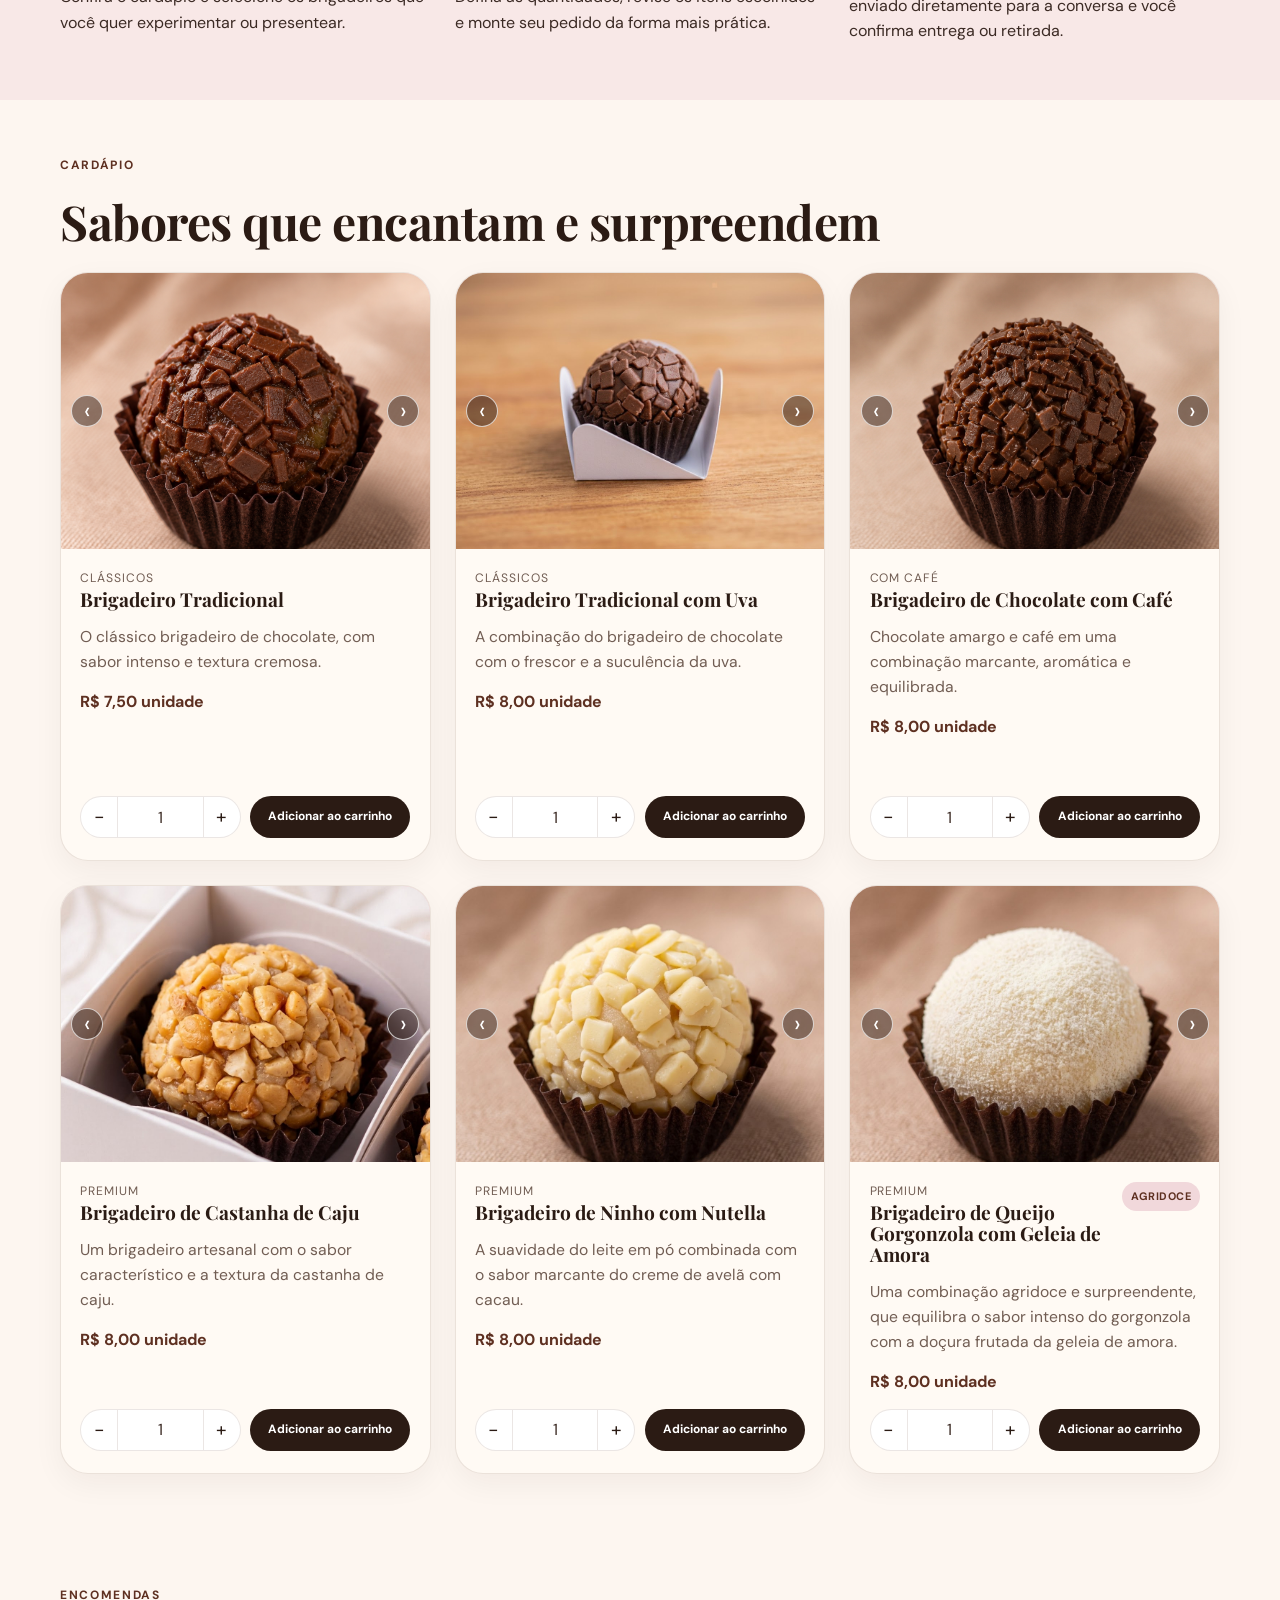
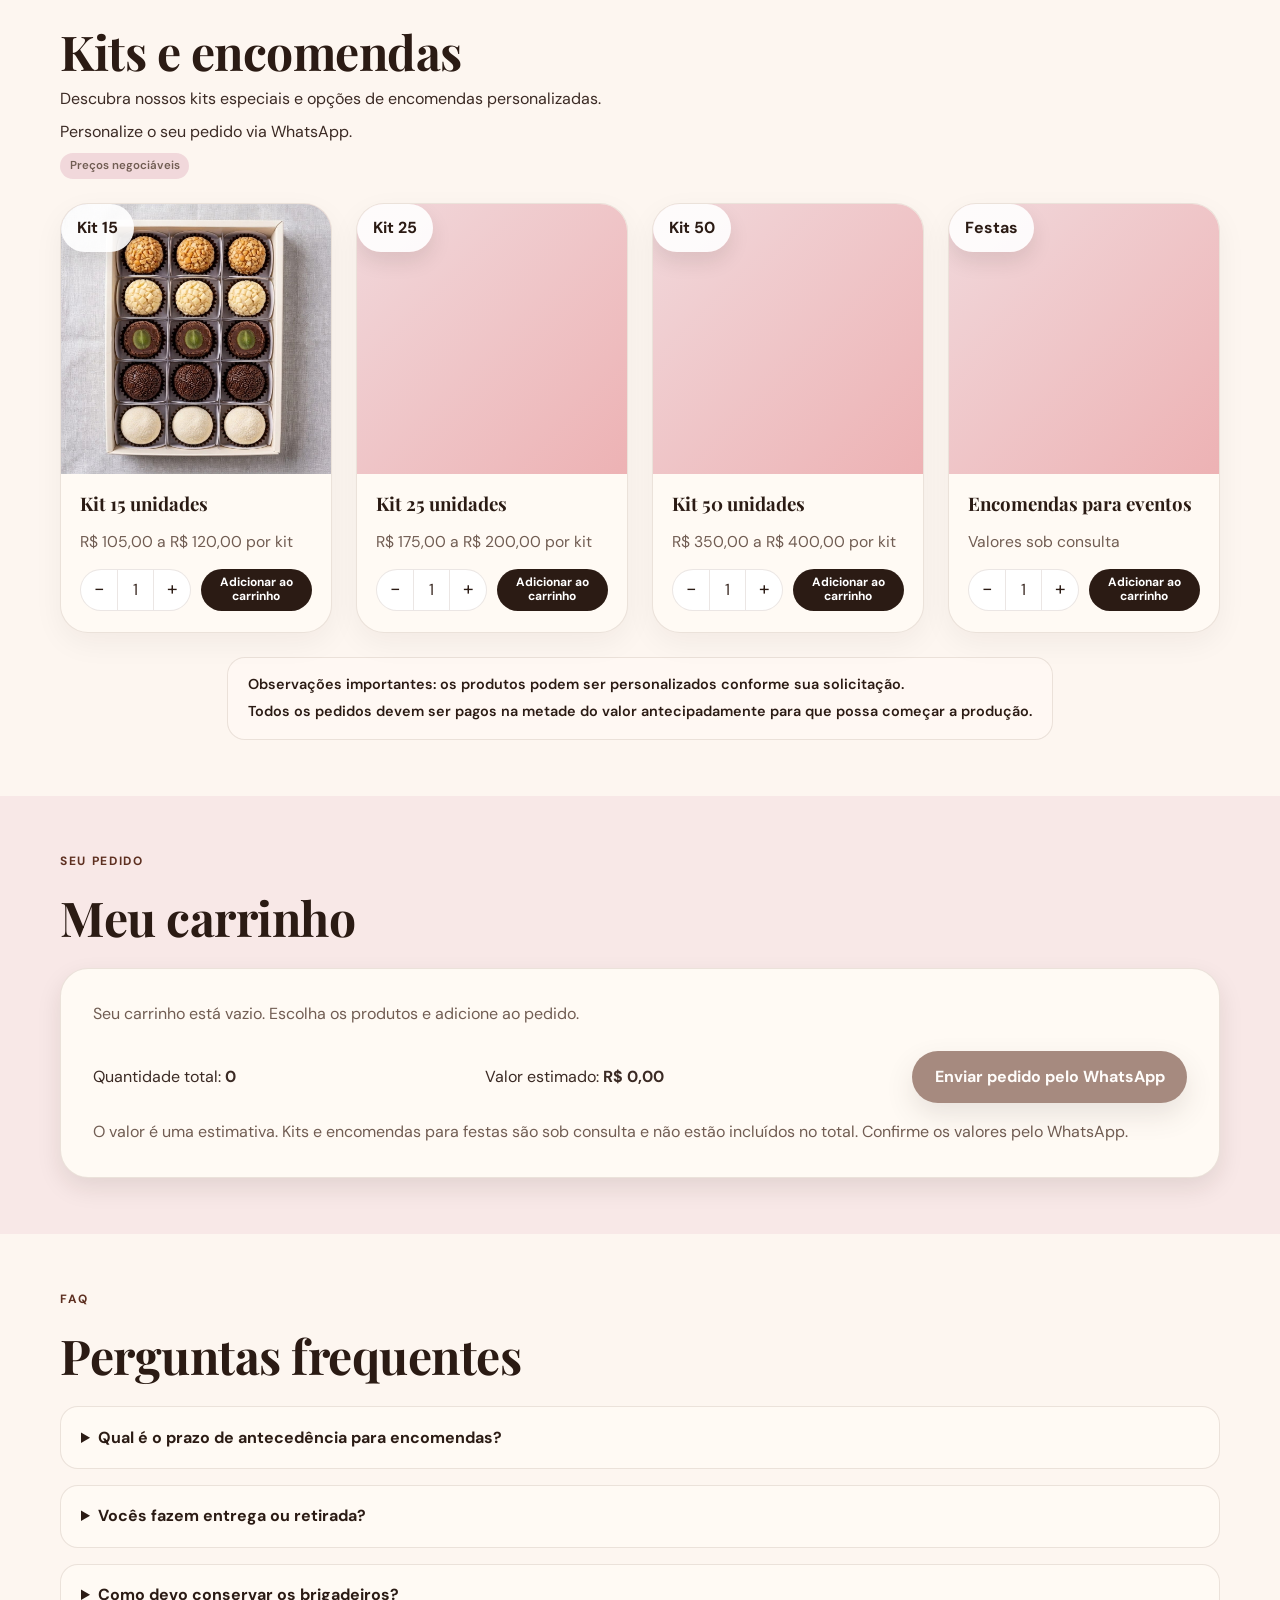
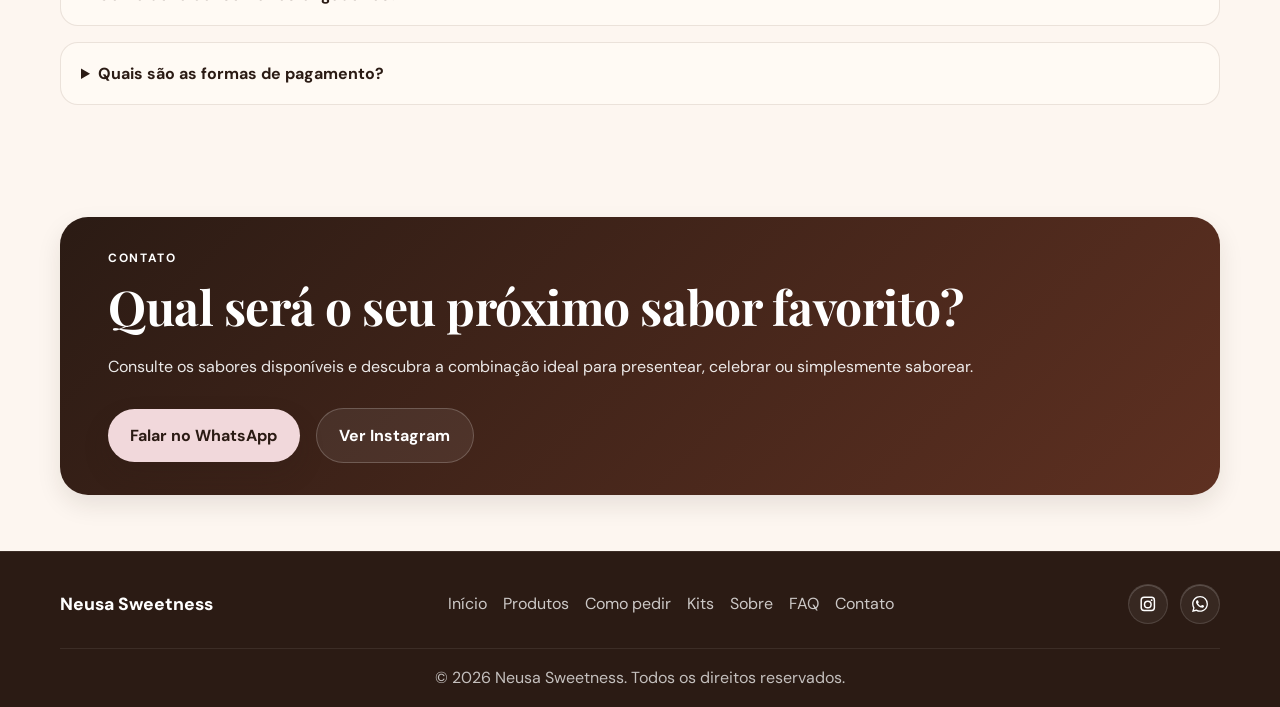
==== commit 063fe39a: "Acabamentos finais Faltam só o restante das imagens agora" ====
--- a/index.html
+++ b/index.html
@@ -102,377 +102,25 @@
         </div>
       </section>
 
-      <section id="como-pedir" class="section-spacing section-tint">
-        <div class="container">
-          <div class="section-heading">
-            <p class="eyebrow">Como pedir</p>
-            <h2>Simples, rápido e prático</h2>
-          </div>
-
-          <ol class="steps">
-            <li>
-              <span class="step-number">1</span>
-              <h3>Escolha os sabores</h3>
-              <p>Confira o cardápio e selecione os brigadeiros que você quer experimentar ou presentear.</p>
-            </li>
-            <li>
-              <span class="step-number">2</span>
-              <h3>Adicione ao carrinho</h3>
-              <p>Defina as quantidades, revise os itens escolhidos e monte seu pedido da forma mais prática.</p>
-            </li>
-            <li>
-              <span class="step-number">3</span>
-              <h3>Finalize pelo WhatsApp</h3>
-              <p>Ao clicar em finalizar, o resumo do pedido é enviado diretamente para a conversa e você confirma entrega ou retirada.</p>
-            </li>
-          </ol>
-
-          
-        </div>
-      </section>
-
-      <section id="produtos" class="products section-spacing">
-        <div class="container">
-          <div class="section-heading">
-            <p class="eyebrow">Cardápio</p>
-            <h2>Sabores que encantam e surpreendem</h2>
-          </div>
-
-          <div class="product-grid">
-            <article class="product-card" data-price-cents="750">
-              <div class="media-carousel">
-                <img src="Imagens/Tradicional.png" alt="Brigadeiro Tradicional" width="600" height="450" loading="lazy" decoding="async" class="is-active">
-                <div class="carousel-info-slide" data-carousel-slide>
-                  <h4>Ingredientes e produtos utilizados</h4>
-                  <p><strong>Ingredientes:</strong> [COMPLETAR]</p>
-                  <p><strong>Produtos utilizados:</strong> [COMPLETAR]</p>
-                </div>
-                <button class="carousel-control carousel-control--previous" type="button" data-carousel-prev aria-label="Imagem anterior: Brigadeiro Tradicional" hidden>&#8249;</button>
-                <button class="carousel-control carousel-control--next" type="button" data-carousel-next aria-label="Próxima imagem: Brigadeiro Tradicional" hidden>&#8250;</button>
-              </div>
-              <div class="product-body">
-                <div class="product-header">
-                  <div>
-                    <p class="product-category">Clássicos</p>
-                    <h3 class="product-name">Brigadeiro Tradicional</h3>
-                  </div>
-                </div>
-                <p class="product-description">O clássico brigadeiro de chocolate, com sabor intenso e textura cremosa.</p>
-                <p class="product-price">R$ 7,50 unidade</p>
-                <div class="cart-add-controls">
-                  <div class="quantity-control" role="group" aria-label="Quantidade">
-                    <span class="visually-hidden">Quantidade de Brigadeiro Tradicional</span>
-                    <button type="button" data-quantity-decrease aria-label="Diminuir quantidade">−</button>
-                    <input type="number" min="1" step="1" value="1" data-item-quantity aria-label="Quantidade de Brigadeiro Tradicional" />
-                    <button type="button" data-quantity-increase aria-label="Aumentar quantidade">+</button>
-                  </div>
-                  <button class="product-action" type="button" data-cart-add>Adicionar ao carrinho</button>
-                </div>
-              </div>
-            </article>
-            <article class="product-card" data-price-cents="800">
-              <div class="media-carousel">
-                <img src="Imagens/uva-1.jpg" alt="Brigadeiro Tradicional com Uva" width="600" height="450" loading="lazy" decoding="async" class="is-active">
-                <img src="Imagens/uva-2.jpg" alt="Brigadeiro Tradicional com Uva" width="600" height="450" loading="lazy" decoding="async" />
-                <div class="carousel-info-slide" data-carousel-slide>
-                  <h4>Ingredientes e produtos utilizados</h4>
-                  <p><strong>Ingredientes:</strong> [COMPLETAR]</p>
-                  <p><strong>Produtos utilizados:</strong> [COMPLETAR]</p>
-                </div>
-                <button class="carousel-control carousel-control--previous" type="button" data-carousel-prev aria-label="Imagem anterior: Brigadeiro Tradicional com Uva">&#8249;</button>
-                <button class="carousel-control carousel-control--next" type="button" data-carousel-next aria-label="Próxima imagem: Brigadeiro Tradicional com Uva">&#8250;</button>
-              </div>
-              <div class="product-body">
-                <div class="product-header">
-                  <div>
-                    <p class="product-category">Clássicos</p>
-                    <h3 class="product-name">Brigadeiro Tradicional com Uva</h3>
-                  </div>
-                </div>
-                <p class="product-description">A combinação do brigadeiro de chocolate com o frescor e a suculência da uva.</p>
-                <p class="product-price">R$ 8,00 unidade</p>
-                <div class="cart-add-controls">
-                  <div class="quantity-control" role="group" aria-label="Quantidade">
-                    <span class="visually-hidden">Quantidade de Brigadeiro Tradicional com Uva</span>
-                    <button type="button" data-quantity-decrease aria-label="Diminuir quantidade">−</button>
-                    <input type="number" min="1" step="1" value="1" data-item-quantity aria-label="Quantidade de Brigadeiro Tradicional com Uva" />
-                    <button type="button" data-quantity-increase aria-label="Aumentar quantidade">+</button>
-                  </div>
-                  <button class="product-action" type="button" data-cart-add>Adicionar ao carrinho</button>
-                </div>
-              </div>
-            </article>
-            <article class="product-card" data-price-cents="800">
-              <div class="media-carousel">
-                <img src="Imagens/cafe.png" alt="Brigadeiro de Chocolate com Café" width="600" height="450" loading="lazy" decoding="async" class="is-active">
-                <div class="carousel-info-slide" data-carousel-slide>
-                  <h4>Ingredientes e produtos utilizados</h4>
-                  <p><strong>Ingredientes:</strong> [COMPLETAR]</p>
-                  <p><strong>Produtos utilizados:</strong> [COMPLETAR]</p>
-                </div>
-                <button class="carousel-control carousel-control--previous" type="button" data-carousel-prev aria-label="Imagem anterior: Brigadeiro de Chocolate com Café" hidden>&#8249;</button>
-                <button class="carousel-control carousel-control--next" type="button" data-carousel-next aria-label="Próxima imagem: Brigadeiro de Chocolate com Café" hidden>&#8250;</button>
-              </div>
-              <div class="product-body">
-                <div class="product-header">
-                  <div>
-                    <p class="product-category">Com café</p>
-                    <h3 class="product-name">Brigadeiro de Chocolate com Café</h3>
-                  </div>
-                </div>
-                <p class="product-description">Chocolate amargo e café em uma combinação marcante, aromática e equilibrada.</p>
-                <p class="product-price">R$ 8,00 unidade</p>
-                <div class="cart-add-controls">
-                  <div class="quantity-control" role="group" aria-label="Quantidade">
-                    <span class="visually-hidden">Quantidade de Brigadeiro de Chocolate com Café</span>
-                    <button type="button" data-quantity-decrease aria-label="Diminuir quantidade">−</button>
-                    <input type="number" min="1" step="1" value="1" data-item-quantity aria-label="Quantidade de Brigadeiro de Chocolate com Café" />
-                    <button type="button" data-quantity-increase aria-label="Aumentar quantidade">+</button>
-                  </div>
-                  <button class="product-action" type="button" data-cart-add>Adicionar ao carrinho</button>
-                </div>
-              </div>
-            </article>
-            <article class="product-card" data-price-cents="800">
-              <div class="media-carousel">
-                <img src="Imagens/Castanha-de-caju-1.jpg" alt="Brigadeiro de Castanha de Caju" width="600" height="450" loading="lazy" decoding="async" class="is-active">
-                <div class="carousel-info-slide" data-carousel-slide>
-                  <h4>Ingredientes e produtos utilizados</h4>
-                  <p><strong>Ingredientes:</strong> [COMPLETAR]</p>
-                  <p><strong>Produtos utilizados:</strong> [COMPLETAR]</p>
-                </div>
-                <button class="carousel-control carousel-control--previous" type="button" data-carousel-prev aria-label="Imagem anterior: Brigadeiro de Castanha de Caju" hidden>&#8249;</button>
-                <button class="carousel-control carousel-control--next" type="button" data-carousel-next aria-label="Próxima imagem: Brigadeiro de Castanha de Caju" hidden>&#8250;</button>
-              </div>
-              <div class="product-body">
-                <div class="product-header">
-                  <div>
-                    <p class="product-category">Premium</p>
-                    <h3 class="product-name">Brigadeiro de Castanha de Caju</h3>
-                  </div>
-                </div>
-                <p class="product-description">Um brigadeiro artesanal com o sabor característico e a textura da castanha de caju.</p>
-                <p class="product-price">R$ 8,00 unidade</p>
-                <div class="cart-add-controls">
-                  <div class="quantity-control" role="group" aria-label="Quantidade">
-                    <span class="visually-hidden">Quantidade de Brigadeiro de Castanha de Caju</span>
-                    <button type="button" data-quantity-decrease aria-label="Diminuir quantidade">−</button>
-                    <input type="number" min="1" step="1" value="1" data-item-quantity aria-label="Quantidade de Brigadeiro de Castanha de Caju" />
-                    <button type="button" data-quantity-increase aria-label="Aumentar quantidade">+</button>
-                  </div>
-                  <button class="product-action" type="button" data-cart-add>Adicionar ao carrinho</button>
-                </div>
-              </div>
-            </article>
-            <article class="product-card" data-price-cents="800">
-              <div class="media-carousel">
-                <img src="Imagens/ninho-com-nutella-1.jpg" alt="Brigadeiro de Ninho com Nutella" width="600" height="450" loading="lazy" decoding="async" class="is-active">
-                <img src="Imagens/ninho-com-nutella-2.jpg" alt="Brigadeiro de Ninho com Nutella" width="600" height="450" loading="lazy" decoding="async" />
-                <div class="carousel-info-slide" data-carousel-slide>
-                  <h4>Ingredientes e produtos utilizados</h4>
-                  <p><strong>Ingredientes:</strong> [COMPLETAR]</p>
-                  <p><strong>Produtos utilizados:</strong> [COMPLETAR]</p>
-                </div>
-                <button class="carousel-control carousel-control--previous" type="button" data-carousel-prev aria-label="Imagem anterior: Brigadeiro de Ninho com Nutella">&#8249;</button>
-                <button class="carousel-control carousel-control--next" type="button" data-carousel-next aria-label="Próxima imagem: Brigadeiro de Ninho com Nutella">&#8250;</button>
-              </div>
-              <div class="product-body">
-                <div class="product-header">
-                  <div>
-                    <p class="product-category">Premium</p>
-                    <h3 class="product-name">Brigadeiro de Ninho com Nutella</h3>
-                  </div>
-                </div>
-                <p class="product-description">A suavidade do leite em pó combinada com o sabor marcante do creme de avelã com cacau.</p>
-                <p class="product-price">R$ 8,00 unidade</p>
-                <div class="cart-add-controls">
-                  <div class="quantity-control" role="group" aria-label="Quantidade">
-                    <span class="visually-hidden">Quantidade de Brigadeiro de Ninho com Nutella</span>
-                    <button type="button" data-quantity-decrease aria-label="Diminuir quantidade">−</button>
-                    <input type="number" min="1" step="1" value="1" data-item-quantity aria-label="Quantidade de Brigadeiro de Ninho com Nutella" />
-                    <button type="button" data-quantity-increase aria-label="Aumentar quantidade">+</button>
-                  </div>
-                  <button class="product-action" type="button" data-cart-add>Adicionar ao carrinho</button>
-                </div>
-              </div>
-            </article>
-            <article class="product-card" data-price-cents="800">
-              <div class="media-carousel">
-                <img src="Imagens/gorgonzola-1.jpg" alt="Brigadeiro de Queijo Gorgonzola com Geleia de Amora" width="600" height="450" loading="lazy" decoding="async" class="is-active">
-                <img src="Imagens/gorgonzola-2.jpg" alt="Brigadeiro de Queijo Gorgonzola com Geleia de Amora" width="600" height="450" loading="lazy" decoding="async" />
-                <div class="carousel-info-slide" data-carousel-slide>
-                  <h4>Ingredientes e produtos utilizados</h4>
-                  <p><strong>Ingredientes:</strong> [COMPLETAR]</p>
-                  <p><strong>Produtos utilizados:</strong> [COMPLETAR]</p>
-                </div>
-                <button class="carousel-control carousel-control--previous" type="button" data-carousel-prev aria-label="Imagem anterior: Brigadeiro de Queijo Gorgonzola com Geleia de Amora">&#8249;</button>
-                <button class="carousel-control carousel-control--next" type="button" data-carousel-next aria-label="Próxima imagem: Brigadeiro de Queijo Gorgonzola com Geleia de Amora">&#8250;</button>
-              </div>
-              <div class="product-body">
-                <div class="product-header">
-                  <div>
-                    <p class="product-category">Premium</p>
-                    <h3 class="product-name">Brigadeiro de Queijo Gorgonzola com Geleia de Amora</h3>
-                  </div>
-                  <span class="chip">Agridoce</span>
-                </div>
-                <p class="product-description">Uma combinação agridoce e surpreendente, que equilibra o sabor intenso do gorgonzola com a doçura frutada da geleia de amora.</p>
-                <p class="product-price">R$ 8,00 unidade</p>
-                <div class="cart-add-controls">
-                  <div class="quantity-control" role="group" aria-label="Quantidade">
-                    <span class="visually-hidden">Quantidade de Brigadeiro de Queijo Gorgonzola com Geleia de Amora</span>
-                    <button type="button" data-quantity-decrease aria-label="Diminuir quantidade">−</button>
-                    <input type="number" min="1" step="1" value="1" data-item-quantity aria-label="Quantidade de Brigadeiro de Queijo Gorgonzola com Geleia de Amora" />
-                    <button type="button" data-quantity-increase aria-label="Aumentar quantidade">+</button>
-                  </div>
-                  <button class="product-action" type="button" data-cart-add>Adicionar ao carrinho</button>
-                </div>
-              </div>
-            </article>
-          </div>
-        </div>
-      </section>
-
-      <section id="kits" class="section-spacing">
-        <div class="container">
-          <div class="section-heading">
-            <p class="eyebrow">Encomendas</p>
-            <h2>Kits e encomendas</h2>
-            <p>Descubra nossos kits especiais e opções de encomendas personalizadas.</p>
-            <p>Personalize o seu pedido via WhatsApp.</p>
-            <span class="chip kits-price-note">Preços negociáveis</span>
-          </div>
-
-          <div class="kits-grid">
-            <article class="product-card" data-price-min-cents="10500" data-price-max-cents="12000">
-              <div class="media-carousel media-carousel--square">
-                <img
-                  src="Imagens/kit-15-unidades.jpg"
-                  alt="Imagem do kit com 15 unidades da Neusa Sweetness"
-                  class="is-active"
-                  width="600"
-                  height="600"
-                  loading="lazy"
-                  decoding="async"
-                />
-                <span class="floating-badge">Kit 15</span>
-              </div>
-              <div class="product-body">
-                <h3>Kit 15 unidades</h3>
-                <p class="product-description">R$ 105,00 a R$ 120,00 por kit</p>
-                <div class="cart-add-controls">
-                  <div class="quantity-control" role="group" aria-label="Quantidade">
-                    <span class="visually-hidden">Quantidade de kits de 15 unidades</span>
-                    <button type="button" data-quantity-decrease aria-label="Diminuir quantidade">−</button>
-                    <input type="number" min="1" step="1" value="1" data-item-quantity aria-label="Quantidade de kits de 15 unidades" />
-                    <button type="button" data-quantity-increase aria-label="Aumentar quantidade">+</button>
-                  </div>
-                  <button class="product-action" type="button" data-cart-add>Adicionar ao carrinho</button>
-                </div>
-              </div>
-            </article>
-            <article class="product-card" data-price-min-cents="17500" data-price-max-cents="20000">
-              <div class="media-carousel media-carousel--square">
-                <span class="floating-badge">Kit 25</span>
-              </div>
-              <div class="product-body">
-                <h3>Kit 25 unidades</h3>
-                <p class="product-description">R$ 175,00 a R$ 200,00 por kit</p>
-                <div class="cart-add-controls">
-                  <div class="quantity-control" role="group" aria-label="Quantidade">
-                    <span class="visually-hidden">Quantidade de kits de 25 unidades</span>
-                    <button type="button" data-quantity-decrease aria-label="Diminuir quantidade">−</button>
-                    <input type="number" min="1" step="1" value="1" data-item-quantity aria-label="Quantidade de kits de 25 unidades" />
-                    <button type="button" data-quantity-increase aria-label="Aumentar quantidade">+</button>
-                  </div>
-                  <button class="product-action" type="button" data-cart-add>Adicionar ao carrinho</button>
-                </div>
-              </div>
-            </article>
-            <article class="product-card" data-price-min-cents="35000" data-price-max-cents="40000">
-              <div class="media-carousel media-carousel--square">
-                <span class="floating-badge">Kit 50</span>
-              </div>
-              <div class="product-body">
-                <h3>Kit 50 unidades</h3>
-                <p class="product-description">R$ 350,00 a R$ 400,00 por kit</p>
-                <div class="cart-add-controls">
-                  <div class="quantity-control" role="group" aria-label="Quantidade">
-                    <span class="visually-hidden">Quantidade de kits de 50 unidades</span>
-                    <button type="button" data-quantity-decrease aria-label="Diminuir quantidade">−</button>
-                    <input type="number" min="1" step="1" value="1" data-item-quantity aria-label="Quantidade de kits de 50 unidades" />
-                    <button type="button" data-quantity-increase aria-label="Aumentar quantidade">+</button>
-                  </div>
-                  <button class="product-action" type="button" data-cart-add>Adicionar ao carrinho</button>
-                </div>
-              </div>
-            </article>
-            <article class="product-card">
-              <div class="media-carousel media-carousel--square">
-                <span class="floating-badge">Festas</span>
-              </div>
-              <div class="product-body">
-                <h3>Encomendas para eventos</h3>
-                <p class="product-description">Valores sob consulta</p>
-                <div class="cart-add-controls">
-                  <div class="quantity-control" role="group" aria-label="Quantidade">
-                    <span class="visually-hidden">Quantidade de encomendas para eventos</span>
-                    <button type="button" data-quantity-decrease aria-label="Diminuir quantidade">−</button>
-                    <input type="number" min="1" step="1" value="1" data-item-quantity aria-label="Quantidade de encomendas para festas" />
-                    <button type="button" data-quantity-increase aria-label="Aumentar quantidade">+</button>
-                  </div>
-                  <button class="product-action" type="button" data-cart-add>Adicionar ao carrinho</button>
-                </div>
-              </div>
-            </article>
-          </div>
-          <div class="esse-aqui">
-            <p>Observações importantes: os produtos podem ser personalizados conforme sua solicitação. </p>
-            <p>Todos os pedidos devem ser pagos na metade do valor antecipadamente para que possa começar a produção.</p>
-          </div>
-        </div>
-      </section>
-
-      <section id="carrinho" class="cart-section section-spacing section-tint">
-        <div class="container">
-          <div class="section-heading">
-            <p class="eyebrow">Seu pedido</p>
-            <h2>Meu carrinho</h2>
-          </div>
-          <div class="cart-panel">
-            <p id="cart-empty" class="cart-empty">Seu carrinho está vazio. Escolha os produtos e adicione ao pedido.</p>
-            <ul id="cart-items" class="cart-items" aria-live="polite"></ul>
-            <div class="cart-summary">
-              <p>Quantidade total: <strong id="cart-total">0</strong></p>
-              <p><span id="cart-price-label">Valor estimado:</span> <strong id="cart-price-total">R$ 0,00</strong></p>
-              <a
-                id="cart-checkout"
-                class="primary-button"
-                href="#"
-                target="_blank"
-                rel="noopener noreferrer"
-                aria-disabled="true"
-                tabindex="-1"
-              >Enviar pedido pelo WhatsApp</a>
-            </div>
-            <p class="cart-note">O valor é uma estimativa. Kits e encomendas para festas são sob consulta e não estão incluídos no total. Confirme os valores pelo WhatsApp.</p>
-          </div>
-        </div>
-      </section>
-
       <section id="sobre" class="about section-spacing section-tint">
         <div class="container about-layout">
           <div class="about-copy">
             <p class="eyebrow">Sobre nós</p>
             <h2>Feito à mão, pensado nos detalhes.</h2>
             <p>
-              Olá! Me chamo Neusa Herter e a história da Neusa Sweetness começou
-              [COMPLETAR: conte sua história].
+              Olá! Eu sou a Neusa Herter, e a história da NeusaSweetness começou muito antes de se tornar um negócio.
             </p>
+              <p>
+                Por muitos anos, preparei brigadeiros com muito carinho para os eventos e momentos especiais da minha família. O que começou como uma forma de demonstrar amor aos entes queridos se tornou uma paixão pela confeitaria, sempre buscando oferecer doces feitos com cuidado, dedicação e atenção a cada detalhe.
+              </p>
+
+              <p>
+                Hoje, compartilho esse carinho com mais pessoas, transformando ingredientes em pequenos momentos de felicidade. Cada brigadeiro é preparado artesanalmente, com o mesmo amor de quando tudo começou.
+              </p>
+
             <p>
               Preparo brigadeiros de forma artesanal, com cuidado e atenção aos detalhes.
-              Possuo mais de 10 anos de experiência e só agora tenho colocado meu produto no mercado. Eu quero oferecer
-              doces com identidade, variedade de texturas e sabores feitos para momentos especiais.
+              Possuo mais de 10 anos de experiência e só agora tenho colocado meu produto no mercado.
             </p>
           </div>
 
@@ -510,6 +158,364 @@
         </div>
       </section>
 
+      <section id="como-pedir" class="section-spacing section-tint">
+        <div class="container">
+          <div class="section-heading">
+            <p class="eyebrow">Como pedir</p>
+            <h2>Simples, rápido e prático</h2>
+          </div>
+
+          <ol class="steps">
+            <li>
+              <span class="step-number">1</span>
+              <h3>Escolha os sabores</h3>
+              <p>Confira o cardápio e selecione os brigadeiros que você quer experimentar ou presentear.</p>
+            </li>
+            <li>
+              <span class="step-number">2</span>
+              <h3>Adicione ao carrinho</h3>
+              <p>Defina as quantidades, revise os itens escolhidos e monte seu pedido da forma mais prática.</p>
+            </li>
+            <li>
+              <span class="step-number">3</span>
+              <h3>Finalize pelo WhatsApp</h3>
+              <p>Ao clicar em finalizar, o resumo do pedido é enviado diretamente para a conversa e você confirma entrega ou retirada.</p>
+            </li>
+          </ol>
+
+          
+        </div>
+      </section>
+
+      <section id="produtos" class="products section-spacing">
+        <div class="container">
+          <div class="section-heading">
+            <p class="eyebrow">Cardápio</p>
+            <h2>Sabores que encantam e surpreendem</h2>
+          </div>
+
+          <div class="product-grid">
+            <article class="product-card" data-price-cents="750">
+              <div class="media-carousel">
+                <img src="Imagens/Tradicional.png" alt="Brigadeiro Tradicional" width="600" height="450" loading="lazy" decoding="async" class="is-active">
+                <div class="carousel-info-slide" data-carousel-slide>
+                  <h4>Ingredientes e produtos utilizados</h4>
+                  <p><strong>Ingredientes:</strong> [COMPLETAR]</p>
+                  <p><strong>Produtos utilizados:</strong> [COMPLETAR]</p>
+                </div>
+                <button class="carousel-control carousel-control--previous" type="button" data-carousel-prev aria-label="Imagem anterior: Brigadeiro Tradicional" hidden>&#8249;</button>
+                <button class="carousel-control carousel-control--next" type="button" data-carousel-next aria-label="Próxima imagem: Brigadeiro Tradicional" hidden>&#8250;</button>
+              </div>
+              <div class="product-body">
+                <div class="product-header">
+                  <div>
+                    <p class="product-category">Clássicos</p>
+                    <h3 class="product-name">Brigadeiro Tradicional</h3>
+                  </div>
+                </div>
+                <p class="product-description">O clássico brigadeiro de chocolate, com sabor intenso e textura cremosa.</p>
+                <p class="product-price">R$ 7,50 unidade</p>
+                <div class="cart-add-controls">
+                  <div class="quantity-control" role="group" aria-label="Quantidade">
+                    <span class="visually-hidden">Quantidade de Brigadeiro Tradicional</span>
+                    <button type="button" data-quantity-decrease aria-label="Diminuir quantidade">−</button>
+                    <input type="number" min="1" step="1" value="1" data-item-quantity aria-label="Quantidade de Brigadeiro Tradicional" />
+                    <button type="button" data-quantity-increase aria-label="Aumentar quantidade">+</button>
+                  </div>
+                  <button class="product-action" type="button" data-cart-add>Adicionar ao carrinho</button>
+                </div>
+              </div>
+            </article>
+            <article class="product-card" data-price-cents="800">
+              <div class="media-carousel">
+                <img src="Imagens/uva-1.jpg" alt="Brigadeiro Tradicional com Uva" width="600" height="450" loading="lazy" decoding="async" class="is-active">
+                <img src="Imagens/uva-2.jpg" alt="Brigadeiro Tradicional com Uva" width="600" height="450" loading="lazy" decoding="async" />
+                <div class="carousel-info-slide" data-carousel-slide>
+                  <h4>Ingredientes e produtos utilizados</h4>
+                  <p><strong>Ingredientes:</strong> [COMPLETAR]</p>
+                  <p><strong>Produtos utilizados:</strong> [COMPLETAR]</p>
+                </div>
+                <button class="carousel-control carousel-control--previous" type="button" data-carousel-prev aria-label="Imagem anterior: Brigadeiro Tradicional com Uva">&#8249;</button>
+                <button class="carousel-control carousel-control--next" type="button" data-carousel-next aria-label="Próxima imagem: Brigadeiro Tradicional com Uva">&#8250;</button>
+              </div>
+              <div class="product-body">
+                <div class="product-header">
+                  <div>
+                    <p class="product-category">Clássicos</p>
+                    <h3 class="product-name">Brigadeiro Tradicional com Uva</h3>
+                  </div>
+                </div>
+                <p class="product-description">A combinação do brigadeiro de chocolate com o frescor e a suculência da uva.</p>
+                <p class="product-price">R$ 8,00 unidade</p>
+                <div class="cart-add-controls">
+                  <div class="quantity-control" role="group" aria-label="Quantidade">
+                    <span class="visually-hidden">Quantidade de Brigadeiro Tradicional com Uva</span>
+                    <button type="button" data-quantity-decrease aria-label="Diminuir quantidade">−</button>
+                    <input type="number" min="1" step="1" value="1" data-item-quantity aria-label="Quantidade de Brigadeiro Tradicional com Uva" />
+                    <button type="button" data-quantity-increase aria-label="Aumentar quantidade">+</button>
+                  </div>
+                  <button class="product-action" type="button" data-cart-add>Adicionar ao carrinho</button>
+                </div>
+              </div>
+            </article>
+            <article class="product-card" data-price-cents="800">
+              <div class="media-carousel">
+                <img src="Imagens/cafe.png" alt="Brigadeiro de Chocolate com Café" width="600" height="450" loading="lazy" decoding="async" class="is-active">
+                <div class="carousel-info-slide" data-carousel-slide>
+                  <h4>Ingredientes e produtos utilizados</h4>
+                  <p><strong>Ingredientes:</strong> [COMPLETAR]</p>
+                  <p><strong>Produtos utilizados:</strong> [COMPLETAR]</p>
+                </div>
+                <button class="carousel-control carousel-control--previous" type="button" data-carousel-prev aria-label="Imagem anterior: Brigadeiro de Chocolate com Café" hidden>&#8249;</button>
+                <button class="carousel-control carousel-control--next" type="button" data-carousel-next aria-label="Próxima imagem: Brigadeiro de Chocolate com Café" hidden>&#8250;</button>
+              </div>
+              <div class="product-body">
+                <div class="product-header">
+                  <div>
+                    <p class="product-category">Com café</p>
+                    <h3 class="product-name">Brigadeiro de Chocolate com Café</h3>
+                  </div>
+                </div>
+                <p class="product-description">Chocolate amargo e café em uma combinação marcante, aromática e equilibrada.</p>
+                <p class="product-price">R$ 8,00 unidade</p>
+                <div class="cart-add-controls">
+                  <div class="quantity-control" role="group" aria-label="Quantidade">
+                    <span class="visually-hidden">Quantidade de Brigadeiro de Chocolate com Café</span>
+                    <button type="button" data-quantity-decrease aria-label="Diminuir quantidade">−</button>
+                    <input type="number" min="1" step="1" value="1" data-item-quantity aria-label="Quantidade de Brigadeiro de Chocolate com Café" />
+                    <button type="button" data-quantity-increase aria-label="Aumentar quantidade">+</button>
+                  </div>
+                  <button class="product-action" type="button" data-cart-add>Adicionar ao carrinho</button>
+                </div>
+              </div>
+            </article>
+            <article class="product-card" data-price-cents="800">
+              <div class="media-carousel">
+                <img src="Imagens/Castanha-de-caju-1.jpg" alt="Brigadeiro de Castanha de Caju" width="600" height="450" loading="lazy" decoding="async" class="is-active">
+                <div class="carousel-info-slide" data-carousel-slide>
+                  <h4>Ingredientes e produtos utilizados</h4>
+                  <p><strong>Ingredientes:</strong> [COMPLETAR]</p>
+                  <p><strong>Produtos utilizados:</strong> [COMPLETAR]</p>
+                </div>
+                <button class="carousel-control carousel-control--previous" type="button" data-carousel-prev aria-label="Imagem anterior: Brigadeiro de Castanha de Caju" hidden>&#8249;</button>
+                <button class="carousel-control carousel-control--next" type="button" data-carousel-next aria-label="Próxima imagem: Brigadeiro de Castanha de Caju" hidden>&#8250;</button>
+              </div>
+              <div class="product-body">
+                <div class="product-header">
+                  <div>
+                    <p class="product-category">Premium</p>
+                    <h3 class="product-name">Brigadeiro de Castanha de Caju</h3>
+                  </div>
+                </div>
+                <p class="product-description">Um brigadeiro artesanal com o sabor característico e a textura da castanha de caju.</p>
+                <p class="product-price">R$ 8,00 unidade</p>
+                <div class="cart-add-controls">
+                  <div class="quantity-control" role="group" aria-label="Quantidade">
+                    <span class="visually-hidden">Quantidade de Brigadeiro de Castanha de Caju</span>
+                    <button type="button" data-quantity-decrease aria-label="Diminuir quantidade">−</button>
+                    <input type="number" min="1" step="1" value="1" data-item-quantity aria-label="Quantidade de Brigadeiro de Castanha de Caju" />
+                    <button type="button" data-quantity-increase aria-label="Aumentar quantidade">+</button>
+                  </div>
+                  <button class="product-action" type="button" data-cart-add>Adicionar ao carrinho</button>
+                </div>
+              </div>
+            </article>
+            <article class="product-card" data-price-cents="800">
+              <div class="media-carousel">
+                <img src="Imagens/ninho-com-nutella-1.jpg" alt="Brigadeiro de Ninho com Nutella" width="600" height="450" loading="lazy" decoding="async" class="is-active">
+                <img src="Imagens/ninho-com-nutella-2.jpg" alt="Brigadeiro de Ninho com Nutella" width="600" height="450" loading="lazy" decoding="async" />
+                <div class="carousel-info-slide" data-carousel-slide>
+                  <h4>Ingredientes e produtos utilizados</h4>
+                  <p><strong>Ingredientes:</strong> [COMPLETAR]</p>
+                  <p><strong>Produtos utilizados:</strong> [COMPLETAR]</p>
+                </div>
+                <button class="carousel-control carousel-control--previous" type="button" data-carousel-prev aria-label="Imagem anterior: Brigadeiro de Ninho com Nutella">&#8249;</button>
+                <button class="carousel-control carousel-control--next" type="button" data-carousel-next aria-label="Próxima imagem: Brigadeiro de Ninho com Nutella">&#8250;</button>
+              </div>
+              <div class="product-body">
+                <div class="product-header">
+                  <div>
+                    <p class="product-category">Premium</p>
+                    <h3 class="product-name">Brigadeiro de Ninho com Nutella</h3>
+                  </div>
+                </div>
+                <p class="product-description">A suavidade do leite em pó combinada com o sabor marcante do creme de avelã com cacau.</p>
+                <p class="product-price">R$ 8,00 unidade</p>
+                <div class="cart-add-controls">
+                  <div class="quantity-control" role="group" aria-label="Quantidade">
+                    <span class="visually-hidden">Quantidade de Brigadeiro de Ninho com Nutella</span>
+                    <button type="button" data-quantity-decrease aria-label="Diminuir quantidade">−</button>
+                    <input type="number" min="1" step="1" value="1" data-item-quantity aria-label="Quantidade de Brigadeiro de Ninho com Nutella" />
+                    <button type="button" data-quantity-increase aria-label="Aumentar quantidade">+</button>
+                  </div>
+                  <button class="product-action" type="button" data-cart-add>Adicionar ao carrinho</button>
+                </div>
+              </div>
+            </article>
+            <article class="product-card" data-price-cents="800">
+              <div class="media-carousel">
+                <img src="Imagens/gorgonzola-1.jpg" alt="Brigadeiro de Queijo Gorgonzola com Geleia de Amora" width="600" height="450" loading="lazy" decoding="async" class="is-active">
+                <img src="Imagens/gorgonzola-2.jpg" alt="Brigadeiro de Queijo Gorgonzola com Geleia de Amora" width="600" height="450" loading="lazy" decoding="async" />
+                <div class="carousel-info-slide" data-carousel-slide>
+                  <h4>Ingredientes e produtos utilizados</h4>
+                  <p><strong>Ingredientes:</strong> [COMPLETAR]</p>
+                  <p><strong>Produtos utilizados:</strong> [COMPLETAR]</p>
+                </div>
+                <button class="carousel-control carousel-control--previous" type="button" data-carousel-prev aria-label="Imagem anterior: Brigadeiro de Queijo Gorgonzola com Geleia de Amora">&#8249;</button>
+                <button class="carousel-control carousel-control--next" type="button" data-carousel-next aria-label="Próxima imagem: Brigadeiro de Queijo Gorgonzola com Geleia de Amora">&#8250;</button>
+              </div>
+              <div class="product-body">
+                <div class="product-header">
+                  <div>
+                    <p class="product-category">Premium</p>
+                    <h3 class="product-name">Brigadeiro de Queijo Gorgonzola com Geleia de Amora</h3>
+                  </div>
+                  <span class="chip">Agridoce</span>
+                </div>
+                <p class="product-description">Uma combinação agridoce e surpreendente, que equilibra o sabor intenso do gorgonzola com a doçura frutada da geleia de amora.</p>
+                <p class="product-price">R$ 8,00 unidade</p>
+                <div class="cart-add-controls">
+                  <div class="quantity-control" role="group" aria-label="Quantidade">
+                    <span class="visually-hidden">Quantidade de Brigadeiro de Queijo Gorgonzola com Geleia de Amora</span>
+                    <button type="button" data-quantity-decrease aria-label="Diminuir quantidade">−</button>
+                    <input type="number" min="1" step="1" value="1" data-item-quantity aria-label="Quantidade de Brigadeiro de Queijo Gorgonzola com Geleia de Amora" />
+                    <button type="button" data-quantity-increase aria-label="Aumentar quantidade">+</button>
+                  </div>
+                  <button class="product-action" type="button" data-cart-add>Adicionar ao carrinho</button>
+                </div>
+              </div>
+            </article>
+          </div>
+        </div>
+      </section>
+
+      <section id="kits" class="section-spacing">
+        <div class="container">
+          <div class="section-heading">
+            <p class="eyebrow">Encomendas</p>
+            <h2>Kits e encomendas</h2>
+            <p>Descubra nossos kits especiais e opções de encomendas personalizadas.</p>
+            <p>Personalize o seu pedido via WhatsApp.</p>
+            <span class="chip kits-price-note">Preços negociáveis</span>
+          </div>
+
+          <div class="kits-grid">
+            <article class="product-card" data-price-min-cents="10500" data-price-max-cents="12000">
+              <div class="media-carousel media-carousel--square">
+                <img
+                  src="Imagens/kit-15-unidades.jpg"
+                  alt="Imagem do kit com 15 unidades da Neusa Sweetness"
+                  class="is-active"
+                  width="600"
+                  height="600"
+                  loading="lazy"
+                  decoding="async"
+                />
+                <span class="floating-badge">Kit 15</span>
+              </div>
+              <div class="product-body">
+                <h3>Kit 15 unidades</h3>
+                <p class="product-description">R$ 105,00 a R$ 120,00 por kit</p>
+                <div class="cart-add-controls">
+                  <div class="quantity-control" role="group" aria-label="Quantidade">
+                    <span class="visually-hidden">Quantidade de kits de 15 unidades</span>
+                    <button type="button" data-quantity-decrease aria-label="Diminuir quantidade">−</button>
+                    <input type="number" min="1" step="1" value="1" data-item-quantity aria-label="Quantidade de kits de 15 unidades" />
+                    <button type="button" data-quantity-increase aria-label="Aumentar quantidade">+</button>
+                  </div>
+                  <button class="product-action" type="button" data-cart-add>Adicionar ao carrinho</button>
+                </div>
+              </div>
+            </article>
+            <article class="product-card" data-price-min-cents="17500" data-price-max-cents="20000">
+              <div class="media-carousel media-carousel--square">
+                <span class="floating-badge">Kit 25</span>
+              </div>
+              <div class="product-body">
+                <h3>Kit 25 unidades</h3>
+                <p class="product-description">R$ 175,00 a R$ 200,00 por kit</p>
+                <div class="cart-add-controls">
+                  <div class="quantity-control" role="group" aria-label="Quantidade">
+                    <span class="visually-hidden">Quantidade de kits de 25 unidades</span>
+                    <button type="button" data-quantity-decrease aria-label="Diminuir quantidade">−</button>
+                    <input type="number" min="1" step="1" value="1" data-item-quantity aria-label="Quantidade de kits de 25 unidades" />
+                    <button type="button" data-quantity-increase aria-label="Aumentar quantidade">+</button>
+                  </div>
+                  <button class="product-action" type="button" data-cart-add>Adicionar ao carrinho</button>
+                </div>
+              </div>
+            </article>
+            <article class="product-card" data-price-min-cents="35000" data-price-max-cents="40000">
+              <div class="media-carousel media-carousel--square">
+                <span class="floating-badge">Kit 50</span>
+              </div>
+              <div class="product-body">
+                <h3>Kit 50 unidades</h3>
+                <p class="product-description">R$ 350,00 a R$ 400,00 por kit</p>
+                <div class="cart-add-controls">
+                  <div class="quantity-control" role="group" aria-label="Quantidade">
+                    <span class="visually-hidden">Quantidade de kits de 50 unidades</span>
+                    <button type="button" data-quantity-decrease aria-label="Diminuir quantidade">−</button>
+                    <input type="number" min="1" step="1" value="1" data-item-quantity aria-label="Quantidade de kits de 50 unidades" />
+                    <button type="button" data-quantity-increase aria-label="Aumentar quantidade">+</button>
+                  </div>
+                  <button class="product-action" type="button" data-cart-add>Adicionar ao carrinho</button>
+                </div>
+              </div>
+            </article>
+            <article class="product-card">
+              <div class="media-carousel media-carousel--square">
+                <span class="floating-badge">Festas</span>
+              </div>
+              <div class="product-body">
+                <h3>Encomendas para eventos</h3>
+                <p class="product-description">Valores sob consulta</p>
+                <div class="cart-add-controls">
+                  <div class="quantity-control" role="group" aria-label="Quantidade">
+                    <span class="visually-hidden">Quantidade de encomendas para eventos</span>
+                    <button type="button" data-quantity-decrease aria-label="Diminuir quantidade">−</button>
+                    <input type="number" min="1" step="1" value="1" data-item-quantity aria-label="Quantidade de encomendas para festas" />
+                    <button type="button" data-quantity-increase aria-label="Aumentar quantidade">+</button>
+                  </div>
+                  <button class="product-action" type="button" data-cart-add>Adicionar ao carrinho</button>
+                </div>
+              </div>
+            </article>
+          </div>
+          <div class="esse-aqui">
+            <p>Observações importantes: os produtos podem ser personalizados conforme sua solicitação. </p>
+            <p>Todos os pedidos devem ser pagos na metade do valor antecipadamente para que possa começar a produção.</p>
+          </div>
+        </div>
+      </section>
+
+      <section id="carrinho" class="cart-section section-spacing section-tint">
+        <div class="container">
+          <div class="section-heading">
+            <p class="eyebrow">Seu pedido</p>
+            <h2>Meu carrinho</h2>
+          </div>
+          <div class="cart-panel">
+            <p id="cart-empty" class="cart-empty">Seu carrinho está vazio. Escolha os produtos e adicione ao pedido.</p>
+            <ul id="cart-items" class="cart-items" aria-live="polite"></ul>
+            <div class="cart-summary">
+              <p>Quantidade total: <strong id="cart-total">0</strong></p>
+              <p><span id="cart-price-label">Valor estimado:</span> <strong id="cart-price-total">R$ 0,00</strong></p>
+              <a
+                id="cart-checkout"
+                class="primary-button"
+                href="#"
+                target="_blank"
+                rel="noopener noreferrer"
+                aria-disabled="true"
+                tabindex="-1"
+              >Enviar pedido pelo WhatsApp</a>
+            </div>
+            <p class="cart-note">O valor é uma estimativa. Kits e encomendas para festas são sob consulta e não estão incluídos no total. Confirme os valores pelo WhatsApp.</p>
+          </div>
+        </div>
+      </section>
+
       <section id="faq" class="section-spacing">
         <div class="container">
           <div class="section-heading">
--- a/style.css
+++ b/style.css
@@ -281,6 +281,7 @@
 .about-copy {
   display: grid;
   gap: 1.2rem;
+  text-align: justify;
 }
 
 .lead {
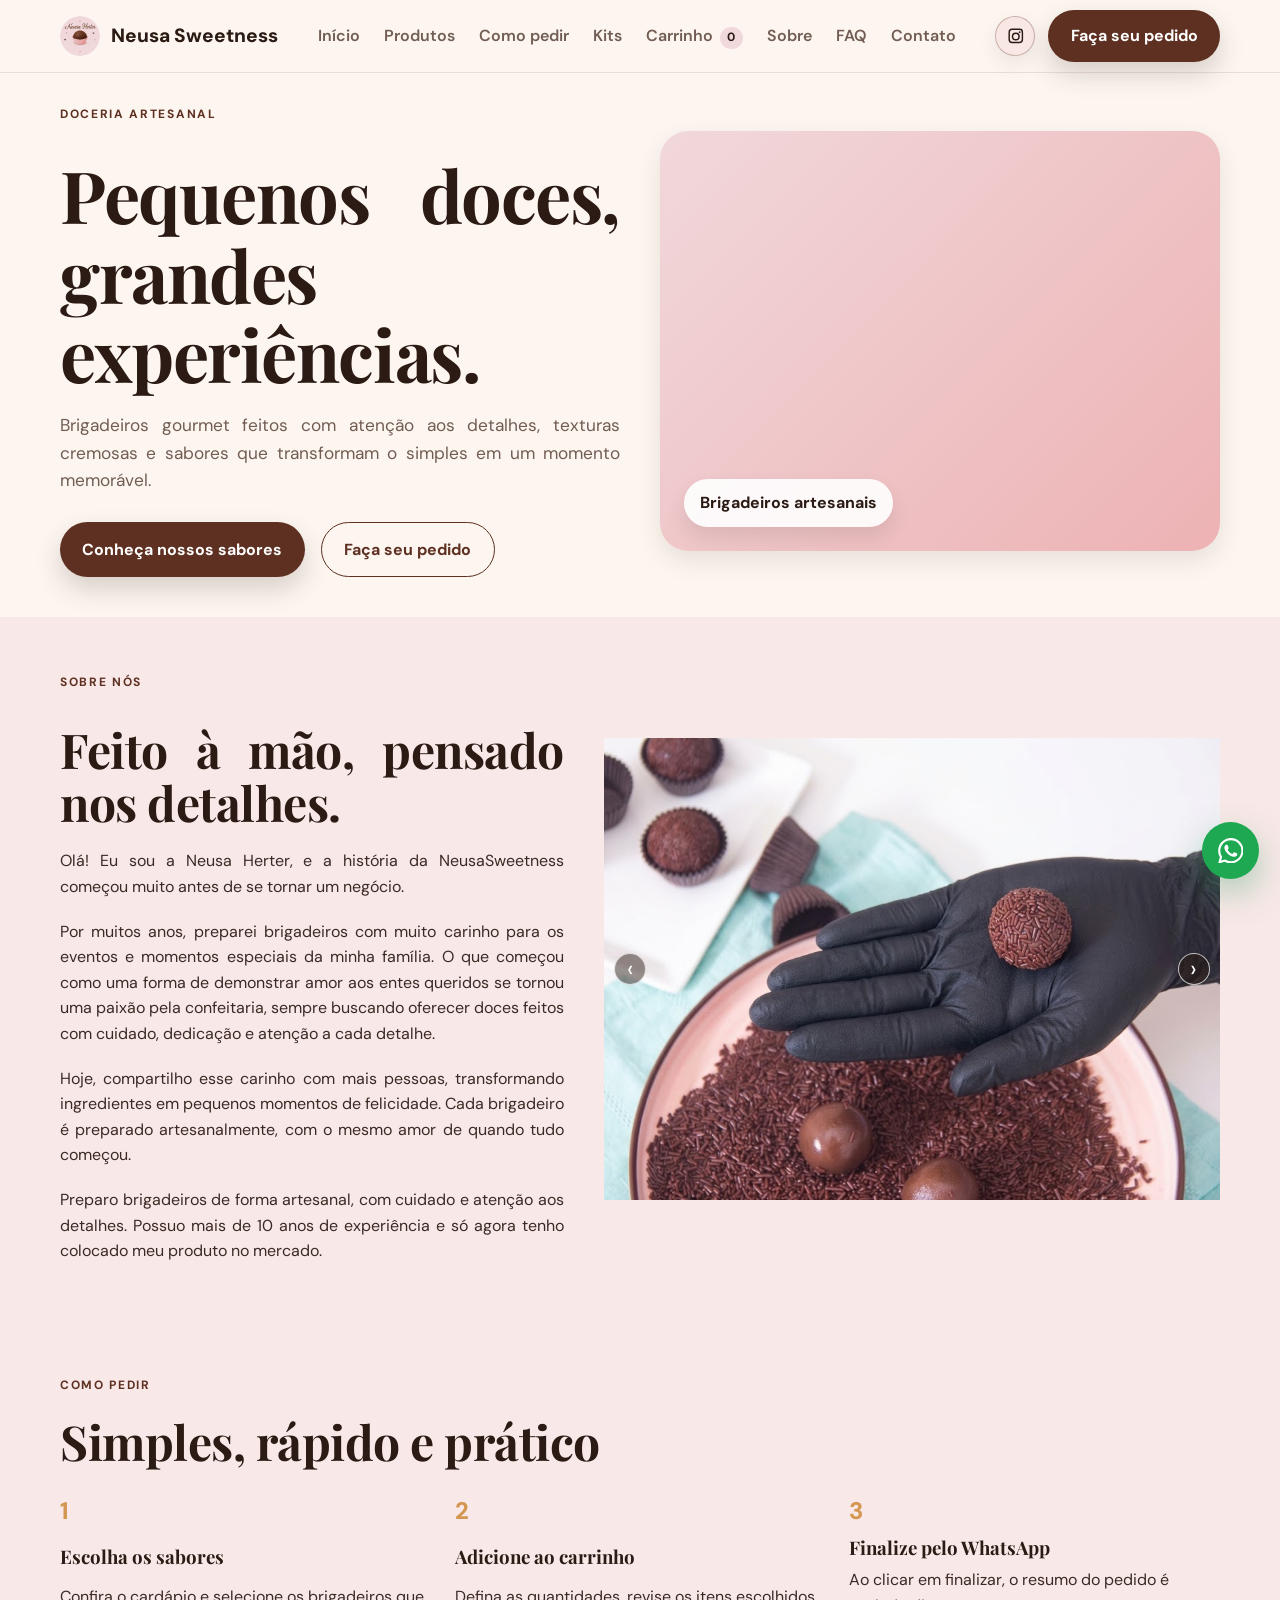
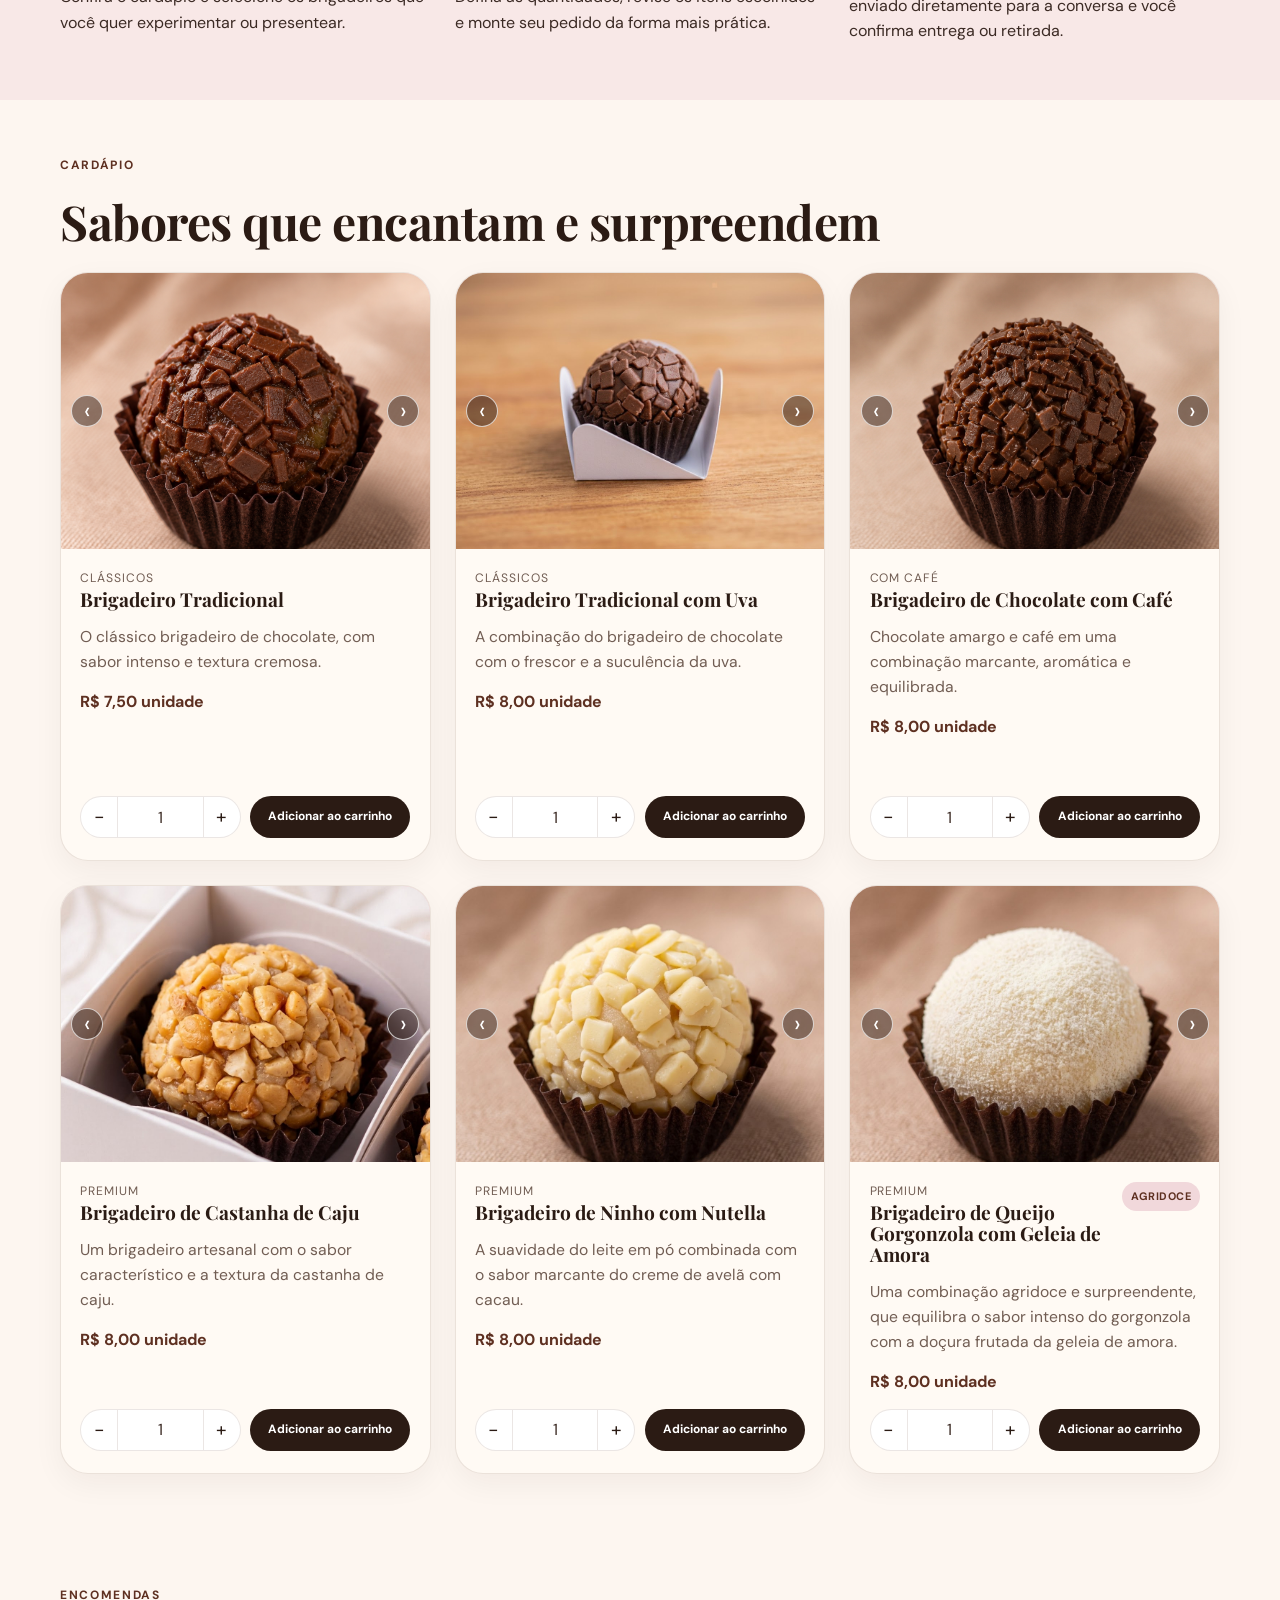
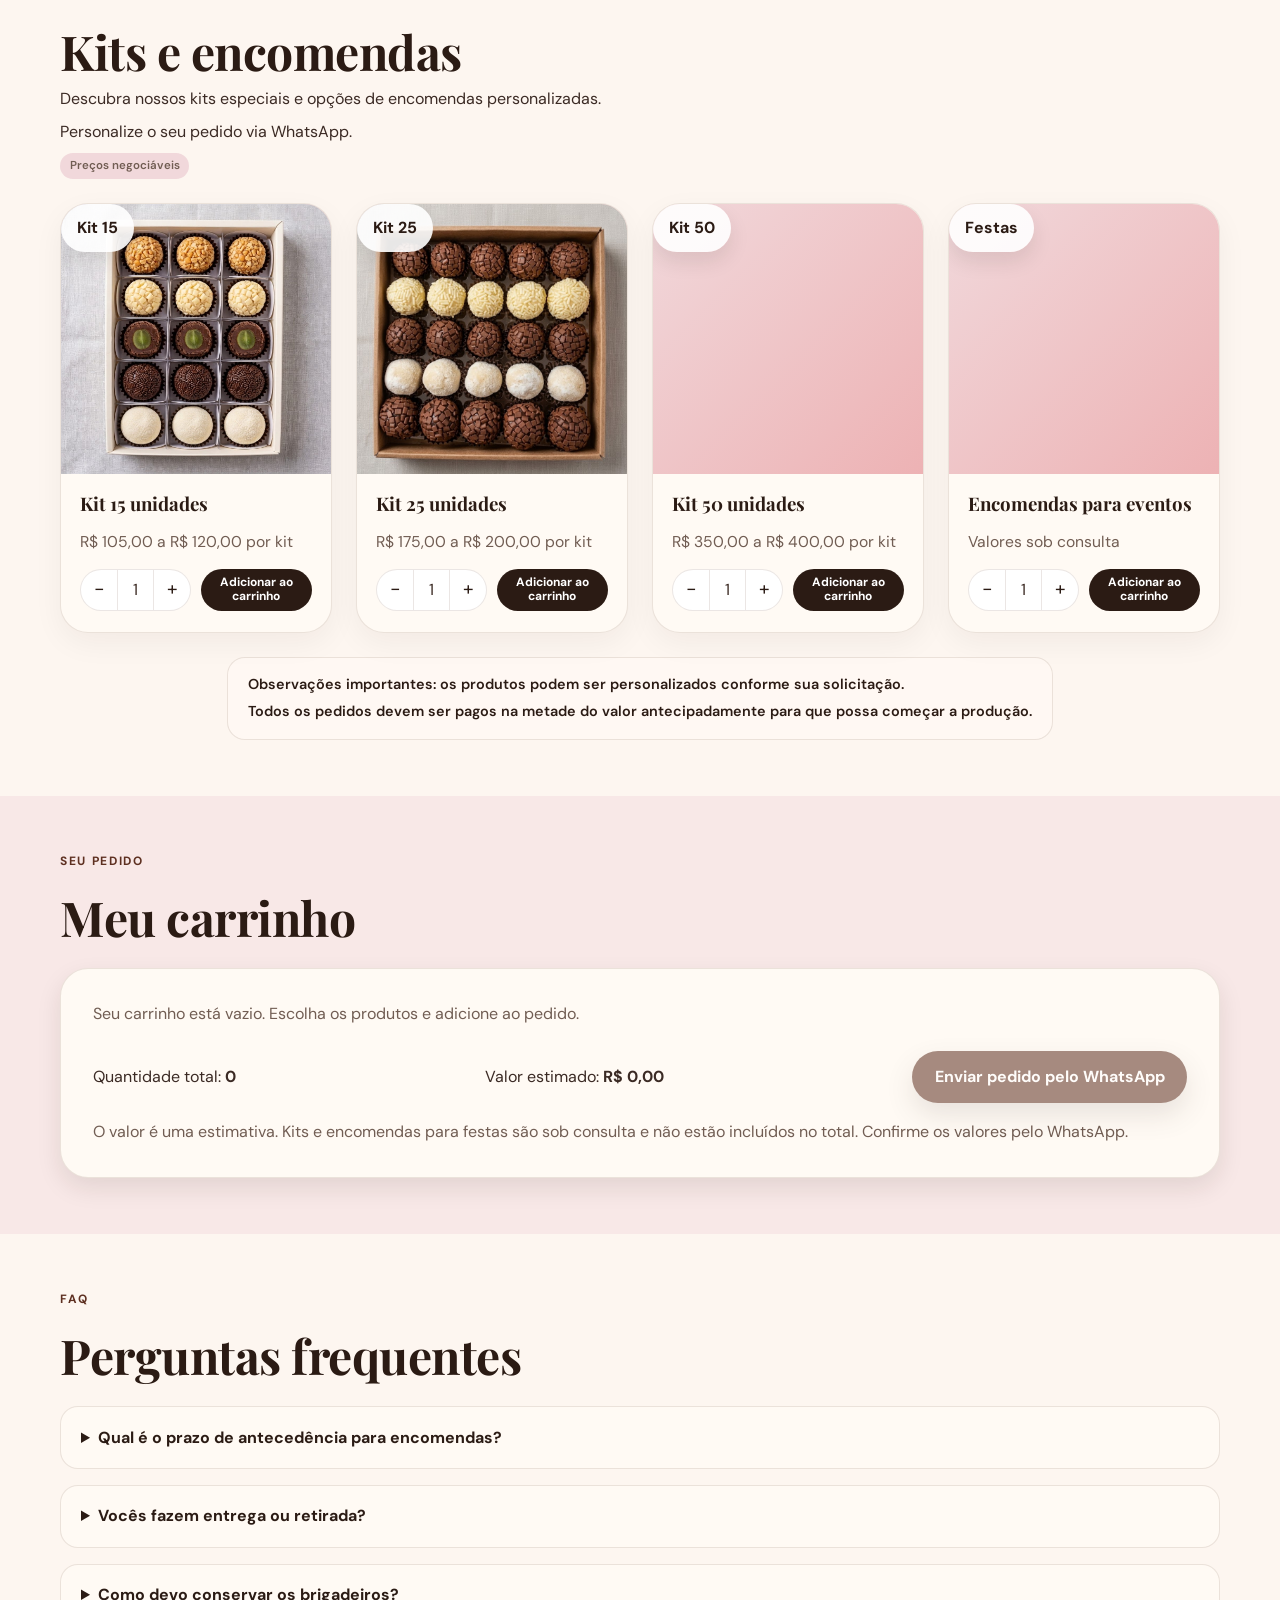
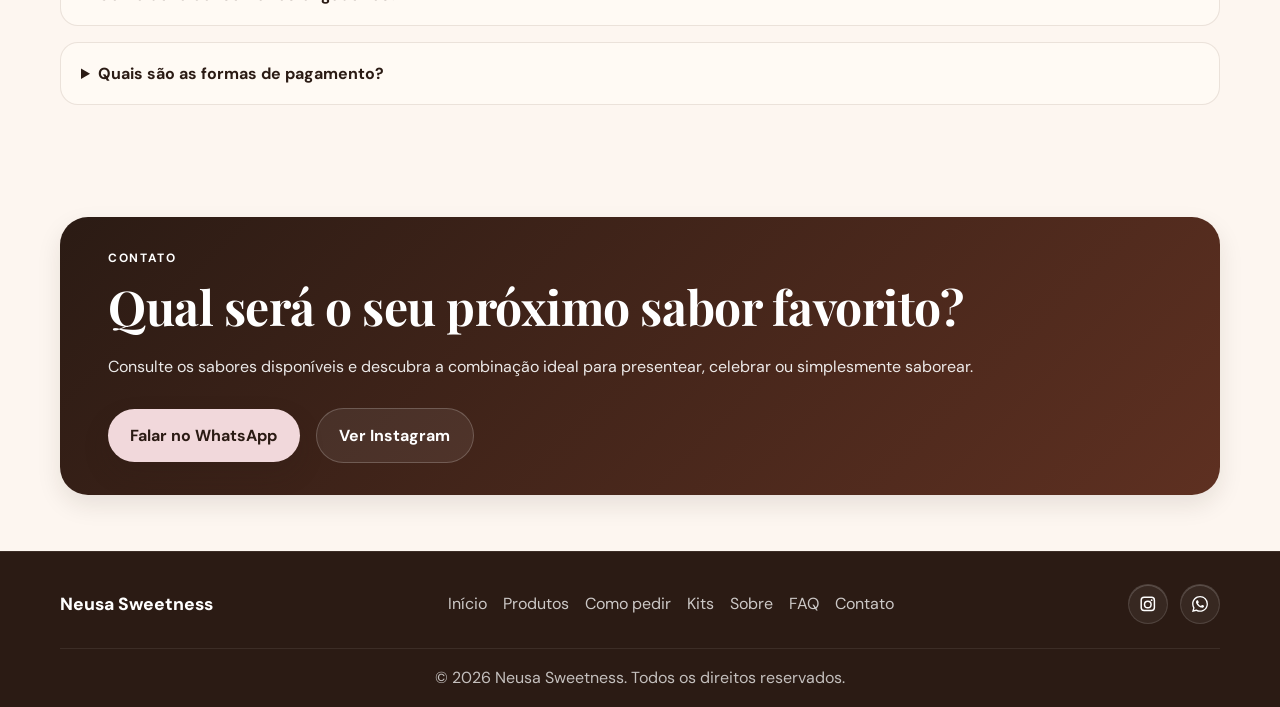
==== commit 61841b5d: "Inserindo mais uma imagem" ====
--- a/index.html
+++ b/index.html
@@ -429,6 +429,15 @@
             </article>
             <article class="product-card" data-price-min-cents="17500" data-price-max-cents="20000">
               <div class="media-carousel media-carousel--square">
+                <img
+                  src="Imagens/kit-25-unidades.jpg"
+                  alt="Imagem do kit com 25 unidades da Neusa Sweetness"
+                  class="is-active"
+                  width="600"
+                  height="600"
+                  loading="lazy"
+                  decoding="async"
+                />
                 <span class="floating-badge">Kit 25</span>
               </div>
               <div class="product-body">
